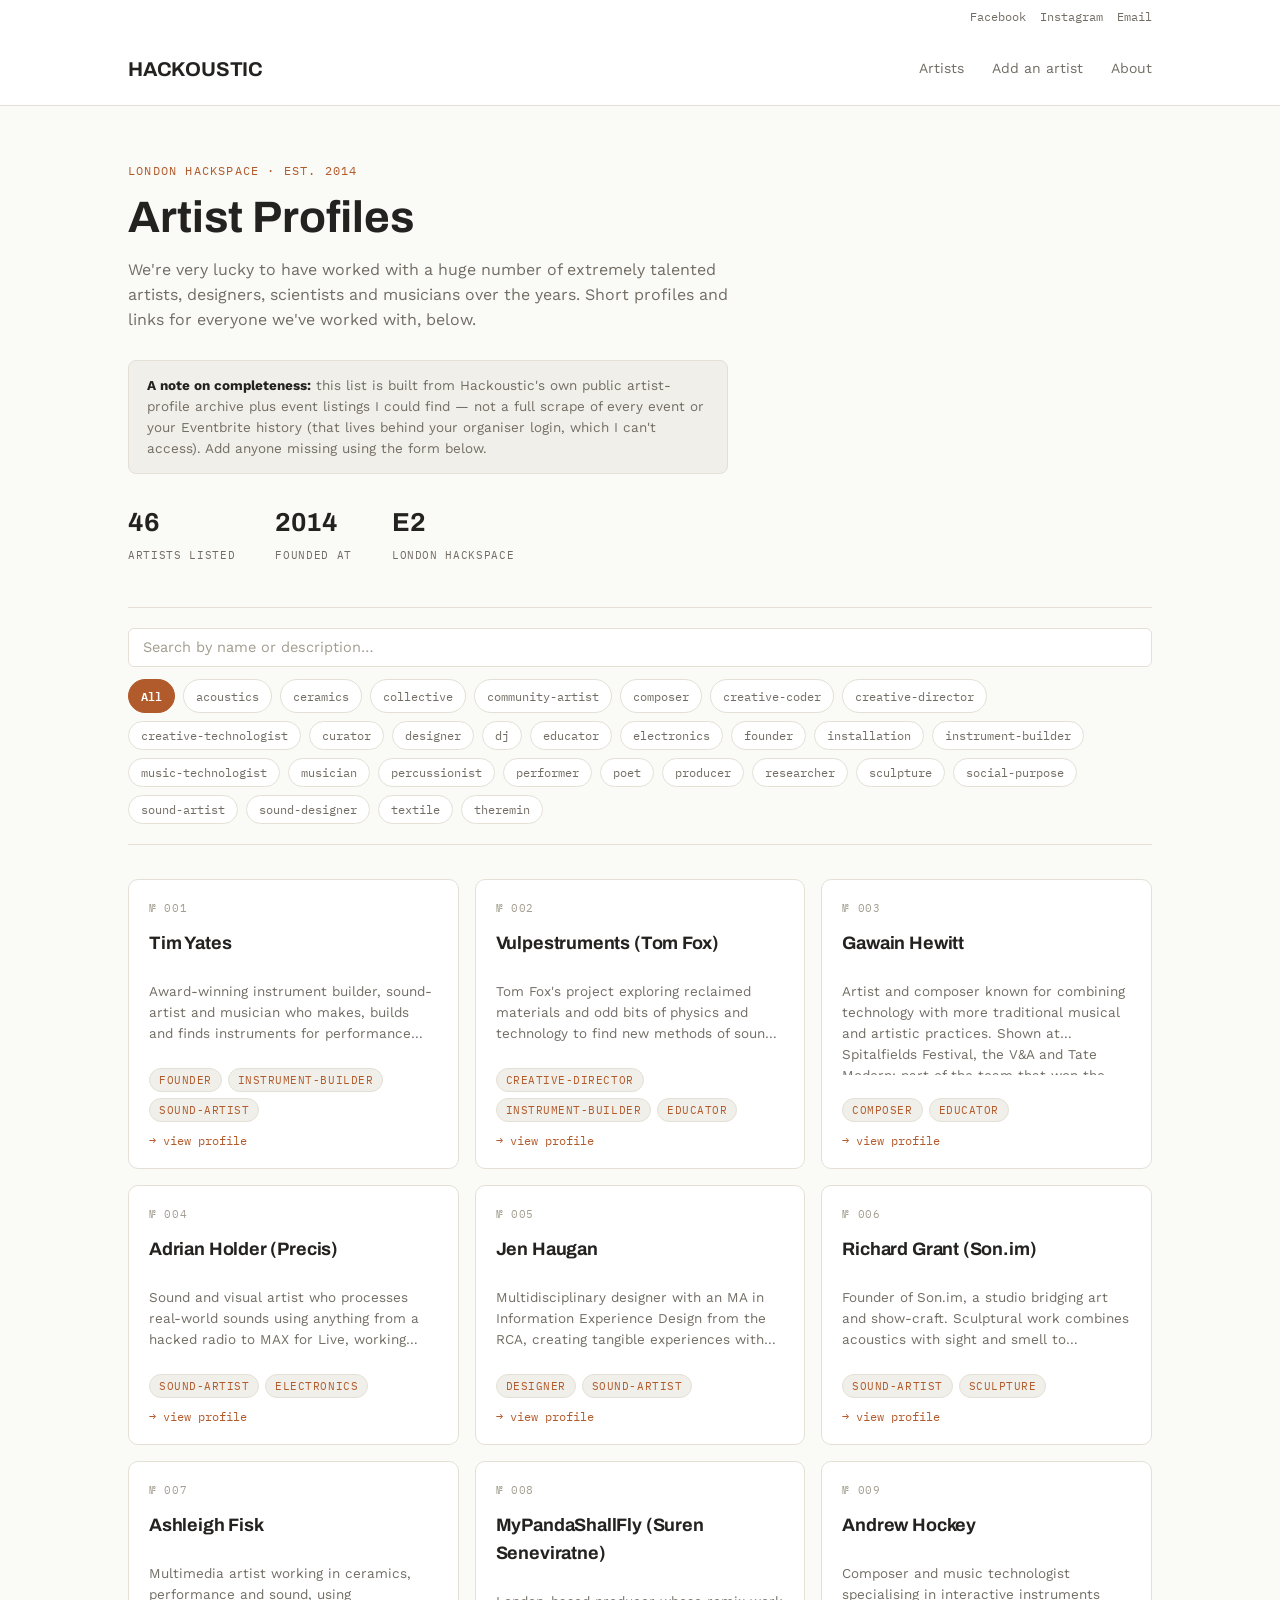
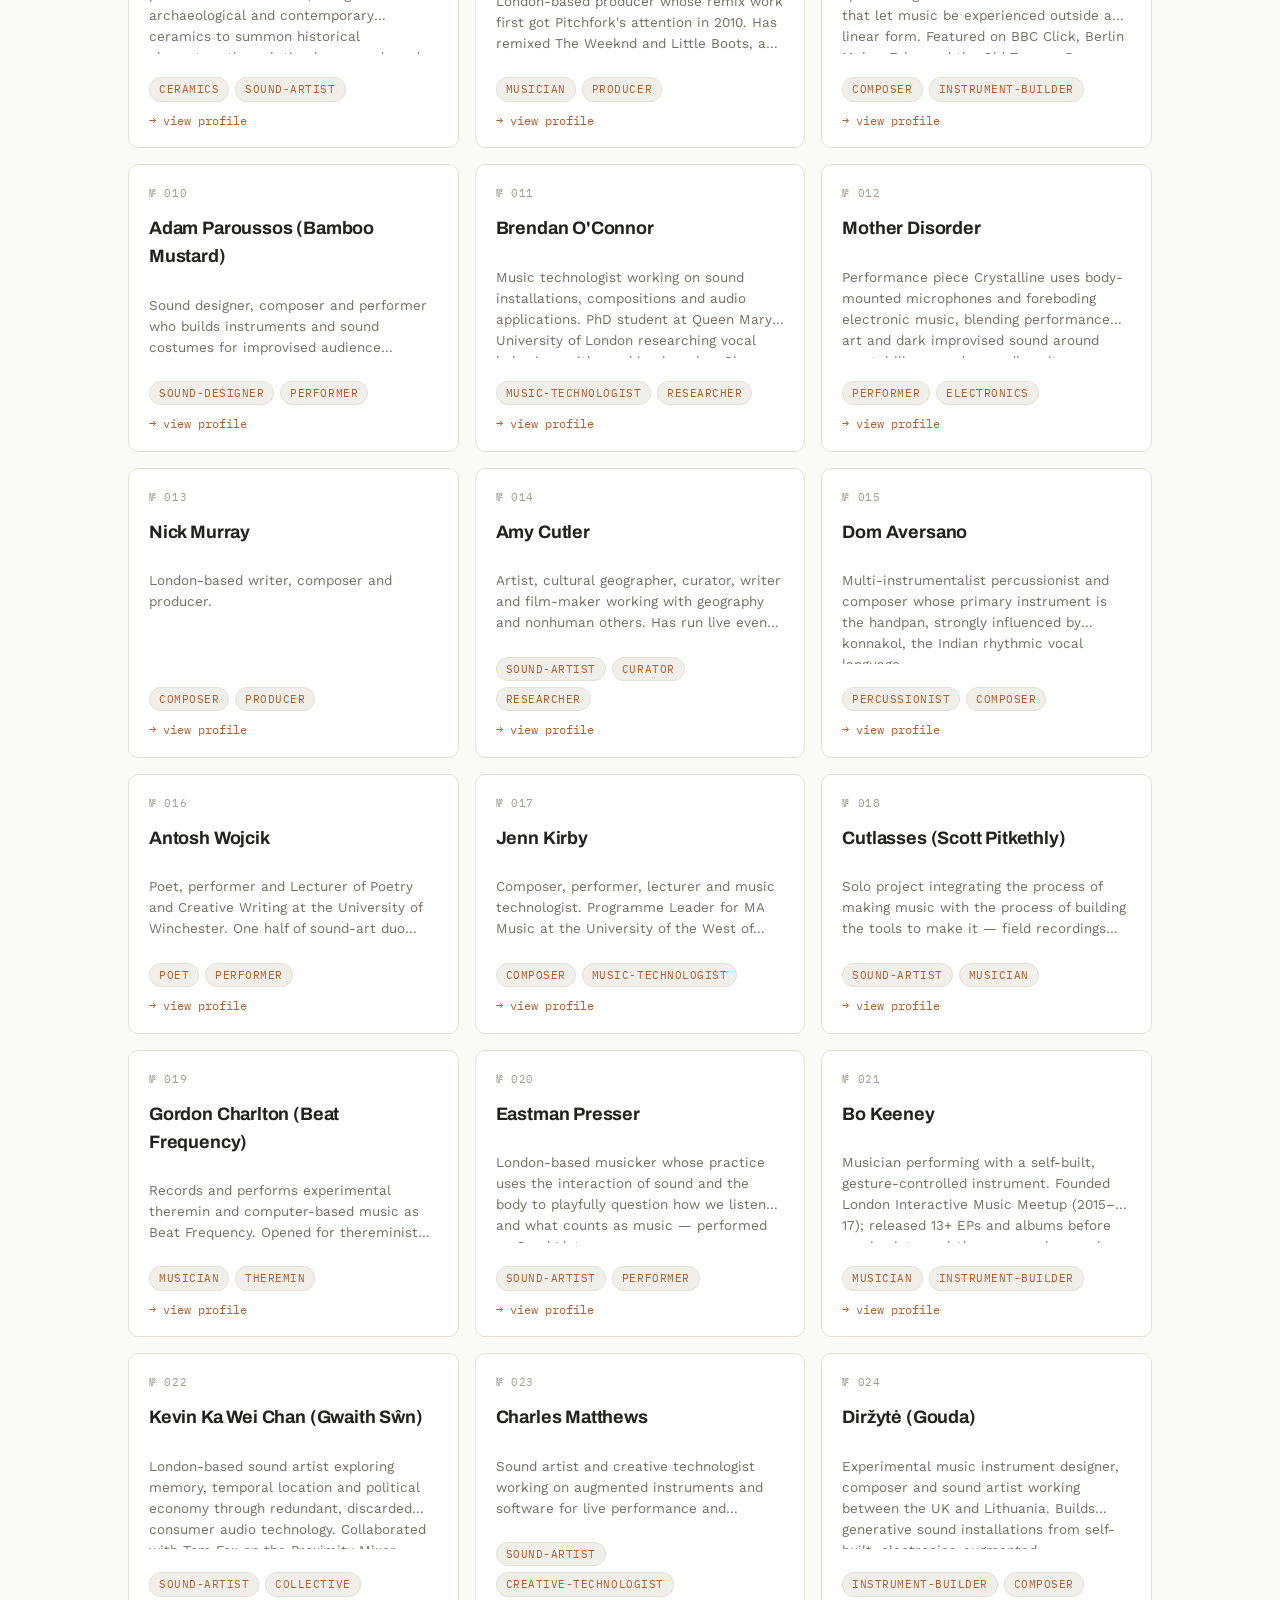
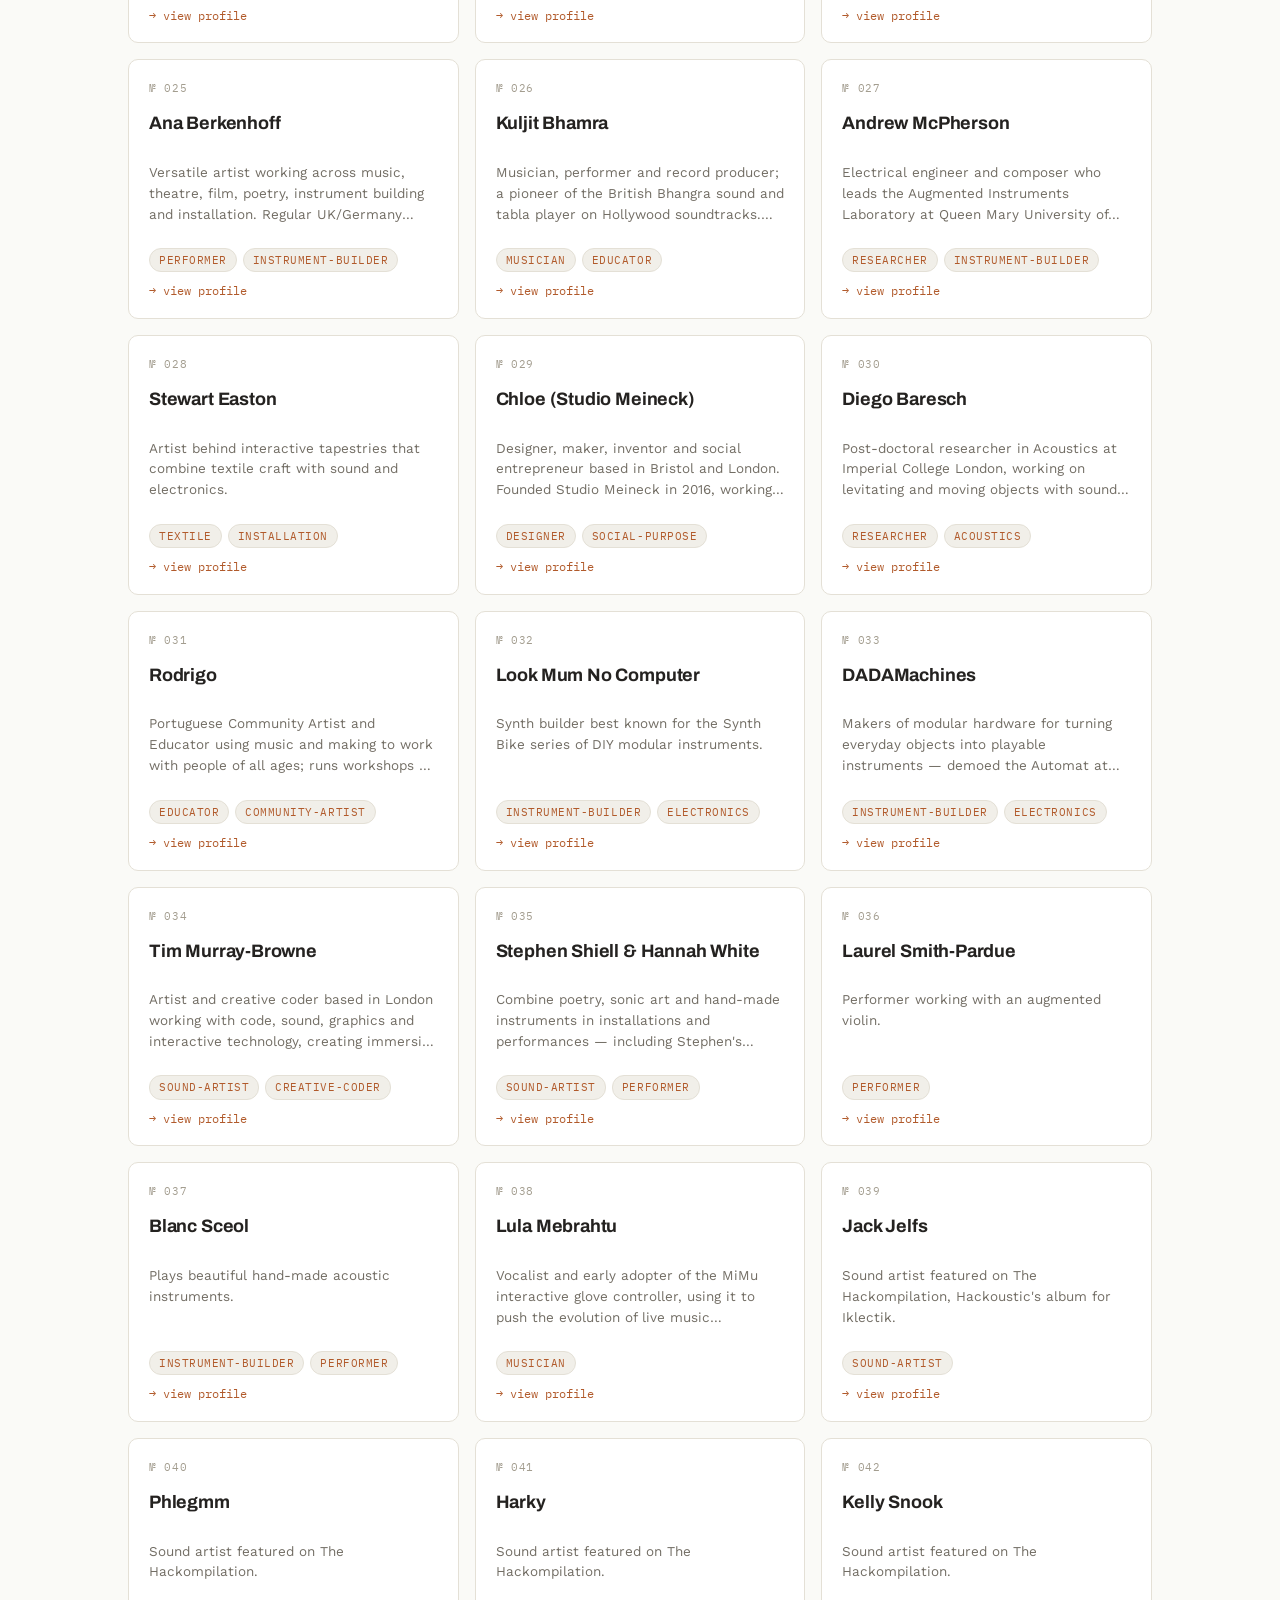
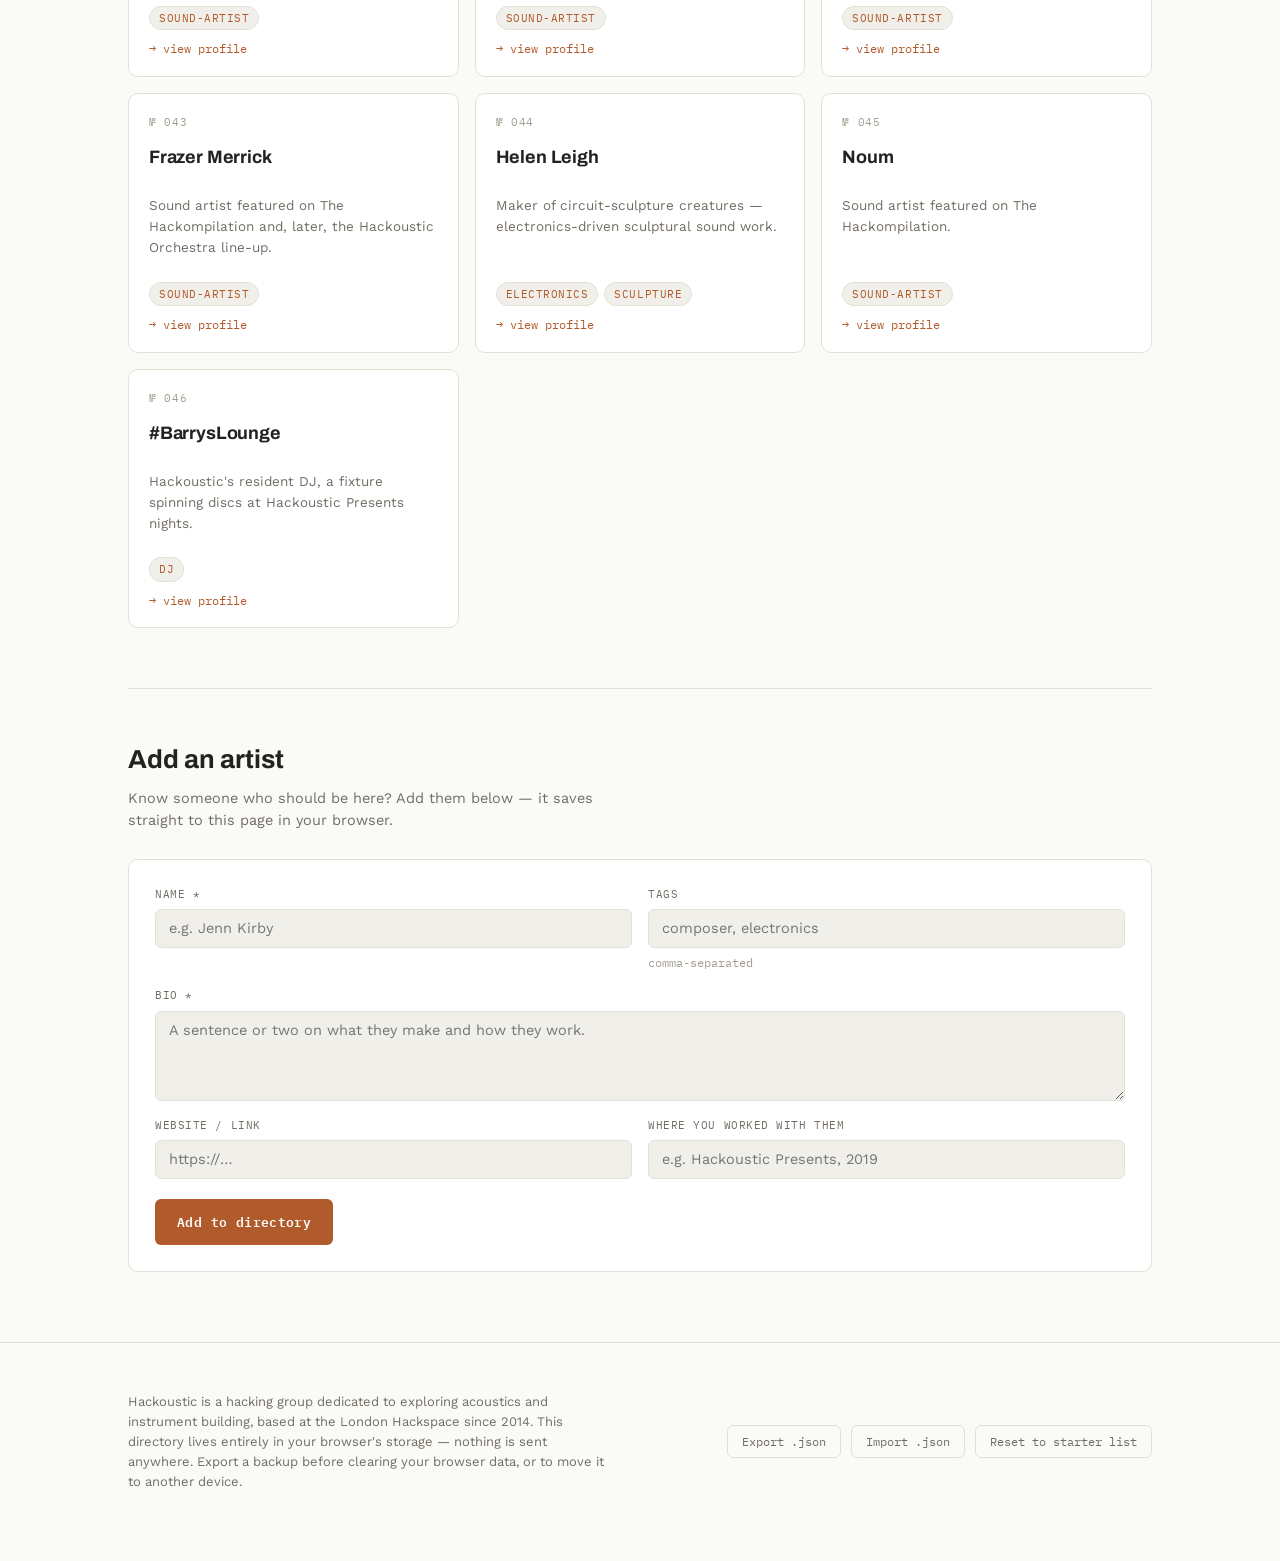
==== index.html @ f9c8cdb5 "Create index.html" ====
<!DOCTYPE html>
<html lang="en">
<head>
<meta charset="UTF-8">
<meta name="viewport" content="width=device-width, initial-scale=1.0">
<title>Hackoustic — Artist Directory</title>
<link rel="preconnect" href="https://fonts.googleapis.com">
<link rel="preconnect" href="https://fonts.gstatic.com" crossorigin>
<link href="https://fonts.googleapis.com/css2?family=Archivo:wght@500;600;700&family=IBM+Plex+Mono:wght@400;500;600&family=Work+Sans:wght@400;500;600&display=swap" rel="stylesheet">
<style>
  :root{
    --bg:#FAFAF7;
    --bg-alt:#F1EFE9;
    --card:#FFFFFF;
    --ink:#242220;
    --grey:#726D64;
    --line:#E4E0D6;
    --accent:#B15A2B;
    --accent-soft:#F1DFC9;
    --sans:'Work Sans', sans-serif;
    --head:'Archivo', sans-serif;
    --mono:'IBM Plex Mono', monospace;
  }
  *{box-sizing:border-box;}
  body{
    margin:0; background:var(--bg); color:var(--ink);
    font-family:var(--sans); line-height:1.55; -webkit-font-smoothing:antialiased;
  }
  a{color:var(--accent);}
  ::selection{background:var(--accent-soft);}
  :focus-visible{outline:2px solid var(--accent); outline-offset:2px;}
  .wrap{max-width:1080px; margin:0 auto; padding:0 28px;}

  /* ---- header, echoing hackoustic.org's plain top bar + nav ---- */
  header.site{border-bottom:1px solid var(--line); background:var(--card);}
  .nav{display:flex; align-items:center; justify-content:space-between; padding:20px 28px; max-width:1080px; margin:0 auto;}
  .wordmark{font-family:var(--head); font-weight:700; font-size:20px; letter-spacing:-0.01em; text-decoration:none; color:var(--ink);}
  .nav-links{display:flex; gap:28px; font-family:var(--sans); font-size:14px; color:var(--grey);}
  .nav-links a{color:var(--grey); text-decoration:none;}
  .nav-links a:hover{color:var(--accent);}
  .socials{display:flex; gap:14px; font-size:12.5px; font-family:var(--mono); color:var(--grey);}
  .socials a{color:var(--grey); text-decoration:none;}
  .socials a:hover{color:var(--accent);}
  .header-top{display:flex; justify-content:flex-end; gap:14px; padding:8px 28px; max-width:1080px; margin:0 auto; font-family:var(--mono); font-size:11.5px; color:var(--grey);}
  .header-top a{color:var(--grey); text-decoration:none;}
  .header-top a:hover{color:var(--accent);}

  /* ---- hero ---- */
  .hero{padding:56px 0 40px; border-bottom:1px solid var(--line);}
  .eyebrow{font-family:var(--mono); font-size:12px; letter-spacing:0.1em; text-transform:uppercase; color:var(--accent); margin:0 0 14px;}
  h1{font-family:var(--head); font-weight:700; font-size:clamp(30px,4.4vw,44px); line-height:1.08; margin:0 0 16px; max-width:680px;}
  .sub{max-width:600px; color:var(--grey); font-size:16px; margin:0 0 28px;}
  .note{
    background:var(--bg-alt); border:1px solid var(--line); border-radius:8px;
    padding:14px 18px; font-size:13.5px; color:var(--grey); max-width:600px;
  }
  .note b{color:var(--ink);}
  .stats{display:flex; gap:40px; margin-top:28px; flex-wrap:wrap;}
  .stat b{display:block; font-family:var(--head); font-size:26px; font-weight:700;}
  .stat span{font-family:var(--mono); font-size:11px; color:var(--grey); text-transform:uppercase; letter-spacing:.06em;}

  /* ---- controls ---- */
  .controls{
    display:flex; gap:12px; flex-wrap:wrap; align-items:center;
    padding:20px 0; position:sticky; top:0; background:var(--bg); z-index:30; border-bottom:1px solid var(--line);
  }
  input[type="search"]{
    flex:1 1 220px; background:var(--card); border:1px solid var(--line); color:var(--ink);
    padding:10px 14px; border-radius:6px; font-family:var(--sans); font-size:14.5px;
  }
  input[type="search"]::placeholder{color:#A39D8F;}
  .tagbar{display:flex; gap:8px; flex-wrap:wrap;}
  .tag-pill{
    font-family:var(--mono); font-size:12px; padding:6px 12px; border-radius:20px;
    background:var(--card); border:1px solid var(--line); color:var(--grey);
    cursor:pointer; transition:all .15s; white-space:nowrap;
  }
  .tag-pill:hover{border-color:var(--accent); color:var(--ink);}
  .tag-pill.active{background:var(--accent); border-color:var(--accent); color:#fff; font-weight:600;}

  /* ---- grid ---- */
  section.directory{padding:34px 0 60px;}
  .grid{display:grid; grid-template-columns:repeat(auto-fill,minmax(250px,1fr)); gap:16px;}
  .card{
    position:relative; background:var(--card); border:1px solid var(--line); border-radius:10px;
    padding:20px 20px 18px; display:flex; flex-direction:column; gap:10px; cursor:pointer;
    transition:border-color .15s, transform .15s;
    text-align:left;
  }
  .card:hover{border-color:var(--accent); transform:translateY(-2px);}
  .card .top-row{display:flex; justify-content:space-between; align-items:flex-start; gap:8px;}
  .card .socket{font-family:var(--mono); font-size:10.5px; color:#A39D8F; letter-spacing:.06em;}
  .card .del{
    background:none; border:none; color:#A39D8F; cursor:pointer; font-size:16px; line-height:1;
    padding:2px 6px; border-radius:4px; opacity:0; transition:opacity .15s, color .15s;
  }
  .card:hover .del{opacity:1;}
  .card .del:hover{color:#B0392F;}
  .card h3{font-family:var(--head); font-weight:700; font-size:18px; margin:0; letter-spacing:-0.01em;}
  .card .bio{color:var(--grey); font-size:13.5px; flex:1; overflow:hidden; display:-webkit-box; -webkit-line-clamp:3; -webkit-box-orient:vertical;}
  .card .tags{display:flex; flex-wrap:wrap; gap:6px;}
  .chip{
    font-family:var(--mono); font-size:10.5px; padding:3px 9px; border-radius:12px;
    background:var(--bg-alt); color:var(--accent); border:1px solid var(--line);
    text-transform:uppercase; letter-spacing:.05em;
  }
  .card .cta{font-family:var(--mono); font-size:11.5px; color:var(--accent);}
  .empty{
    grid-column:1/-1; text-align:center; padding:60px 20px; color:var(--grey);
    font-family:var(--mono); font-size:13.5px; border:1px dashed var(--line); border-radius:8px;
  }

  /* ---- modal ---- */
  .modal-backdrop{
    position:fixed; inset:0; background:rgba(36,34,32,0.55); display:none;
    align-items:flex-start; justify-content:center; padding:6vh 20px; z-index:100; overflow-y:auto;
  }
  .modal-backdrop.open{display:flex;}
  .modal{
    background:var(--card); border-radius:12px; max-width:560px; width:100%;
    padding:34px 34px 30px; position:relative; box-shadow:0 20px 60px rgba(0,0,0,0.25);
  }
  .modal-close{
    position:absolute; top:18px; right:18px; background:var(--bg-alt); border:1px solid var(--line);
    width:32px; height:32px; border-radius:50%; font-size:16px; cursor:pointer; color:var(--grey);
  }
  .modal-close:hover{color:var(--accent); border-color:var(--accent);}
  .modal .socket{font-family:var(--mono); font-size:11px; color:#A39D8F; letter-spacing:.06em;}
  .modal h2{font-family:var(--head); font-size:28px; margin:6px 0 4px;}
  .modal .event-line{font-family:var(--mono); font-size:12.5px; color:var(--accent); margin-bottom:14px;}
  .modal .tags{display:flex; flex-wrap:wrap; gap:6px; margin-bottom:16px;}
  .modal .bio-full{font-size:15px; color:#3C3934; margin-bottom:20px; white-space:pre-line;}
  .modal .links{display:flex; flex-direction:column; gap:8px;}
  .modal .links a{
    display:inline-flex; align-items:center; gap:8px; font-family:var(--mono); font-size:13px;
    color:var(--ink); text-decoration:none; padding:9px 12px; background:var(--bg-alt);
    border:1px solid var(--line); border-radius:6px;
  }
  .modal .links a:hover{border-color:var(--accent); color:var(--accent);}
  .modal .no-link{font-family:var(--mono); font-size:12.5px; color:#A39D8F;}

  /* ---- add form ---- */
  section.add{padding:50px 0 70px; border-top:1px solid var(--line);}
  h2.section-title{font-family:var(--head); font-weight:700; font-size:26px; margin:0 0 8px;}
  .section-sub{color:var(--grey); font-size:14.5px; margin:0 0 26px; max-width:520px;}
  form#add-form{
    display:grid; grid-template-columns:1fr 1fr; gap:16px; background:var(--card);
    border:1px solid var(--line); border-radius:10px; padding:26px;
  }
  .field{display:flex; flex-direction:column; gap:6px;}
  .field.full{grid-column:1/-1;}
  label{font-family:var(--mono); font-size:11px; letter-spacing:.05em; text-transform:uppercase; color:var(--grey);}
  input[type="text"], input[type="url"], textarea{
    background:var(--bg-alt); border:1px solid var(--line); color:var(--ink);
    padding:10px 13px; border-radius:6px; font-family:var(--sans); font-size:14.5px; resize:vertical;
  }
  textarea{min-height:90px;}
  .hint{font-size:11.5px; color:#A39D8F; font-family:var(--mono);}
  .actions{grid-column:1/-1; display:flex; gap:12px; align-items:center; margin-top:4px; flex-wrap:wrap;}
  button.primary{
    font-family:var(--mono); font-size:13px; font-weight:600; letter-spacing:.03em;
    background:var(--accent); color:#fff; border:none; padding:12px 22px; border-radius:6px; cursor:pointer;
  }
  button.primary:hover{background:#96491F;}
  #form-msg{font-family:var(--mono); font-size:12.5px; color:var(--accent);}

  footer{border-top:1px solid var(--line); padding:36px 0 56px;}
  .footer-row{display:flex; justify-content:space-between; align-items:center; gap:20px; flex-wrap:wrap;}
  .footer-about{max-width:480px; color:var(--grey); font-size:13px;}
  .footer-tools{display:flex; gap:10px; flex-wrap:wrap;}
  button.ghost{
    font-family:var(--mono); font-size:12px; background:transparent; color:var(--grey);
    border:1px solid var(--line); padding:8px 14px; border-radius:6px; cursor:pointer;
  }
  button.ghost:hover{color:var(--accent); border-color:var(--accent);}

  @media (max-width:640px){
    .nav-links, .header-top{display:none;}
    form#add-form{grid-template-columns:1fr;}
    .controls{position:static;}
  }
</style>
</head>
<body>

<header class="site">
  <div class="header-top">
    <a href="https://www.facebook.com/hackoustic/" target="_blank" rel="noopener">Facebook</a>
    <a href="https://www.instagram.com/hackoustic/" target="_blank" rel="noopener">Instagram</a>
    <a href="mailto:info@hackoustic.org">Email</a>
  </div>
  <div class="nav">
    <a class="wordmark" href="#top">HACKOUSTIC</a>
    <nav class="nav-links">
      <a href="#directory">Artists</a>
      <a href="#add">Add an artist</a>
      <a href="#about">About</a>
    </nav>
  </div>
</header>

<div class="wrap" id="top">
  <section class="hero">
    <p class="eyebrow">London Hackspace · Est. 2014</p>
    <h1>Artist Profiles</h1>
    <p class="sub">We're very lucky to have worked with a huge number of extremely talented artists, designers, scientists and musicians over the years. Short profiles and links for everyone we've worked with, below.</p>
    <div class="note"><b>A note on completeness:</b> this list is built from Hackoustic's own public artist-profile archive plus event listings I could find — not a full scrape of every event or your Eventbrite history (that lives behind your organiser login, which I can't access). Add anyone missing using the form below.</div>
    <div class="stats">
      <div class="stat"><b id="stat-count">0</b><span>Artists listed</span></div>
      <div class="stat"><b>2014</b><span>Founded at</span></div>
      <div class="stat"><b>E2</b><span>London Hackspace</span></div>
    </div>
  </section>

  <section class="controls">
    <input type="search" id="search" placeholder="Search by name or description…" aria-label="Search artists">
    <div class="tagbar" id="tagbar"></div>
  </section>

  <section class="directory" id="directory">
    <div class="grid" id="grid"></div>
  </section>

  <section class="add" id="add">
    <h2 class="section-title">Add an artist</h2>
    <p class="section-sub">Know someone who should be here? Add them below — it saves straight to this page in your browser.</p>
    <form id="add-form">
      <div class="field">
        <label for="f-name">Name *</label>
        <input type="text" id="f-name" required placeholder="e.g. Jenn Kirby">
      </div>
      <div class="field">
        <label for="f-tags">Tags</label>
        <input type="text" id="f-tags" placeholder="composer, electronics">
        <span class="hint">comma-separated</span>
      </div>
      <div class="field full">
        <label for="f-bio">Bio *</label>
        <textarea id="f-bio" required placeholder="A sentence or two on what they make and how they work."></textarea>
      </div>
      <div class="field">
        <label for="f-link">Website / link</label>
        <input type="url" id="f-link" placeholder="https://…">
      </div>
      <div class="field">
        <label for="f-event">Where you worked with them</label>
        <input type="text" id="f-event" placeholder="e.g. Hackoustic Presents, 2019">
      </div>
      <div class="actions">
        <button type="submit" class="primary">Add to directory</button>
        <span id="form-msg"></span>
      </div>
    </form>
  </section>
</div>

<footer id="about">
  <div class="wrap footer-row">
    <p class="footer-about">Hackoustic is a hacking group dedicated to exploring acoustics and instrument building, based at the London Hackspace since 2014. This directory lives entirely in your browser's storage — nothing is sent anywhere. Export a backup before clearing your browser data, or to move it to another device.</p>
    <div class="footer-tools">
      <button class="ghost" id="export-btn">Export .json</button>
      <button class="ghost" id="import-btn">Import .json</button>
      <input type="file" id="import-file" accept="application/json" style="display:none">
      <button class="ghost" id="reset-btn">Reset to starter list</button>
    </div>
  </div>
</footer>

<div class="modal-backdrop" id="modal-backdrop">
  <div class="modal" id="modal" role="dialog" aria-modal="true">
    <button class="modal-close" id="modal-close" aria-label="Close">&times;</button>
    <div id="modal-body"></div>
  </div>
</div>

<script>
  // ---------- seed data ----------
  // Primary source: hackoustic.org's own "Artist Profile" archive (23 profiles, with
  // links exactly as published there). Secondary: named artists from Hackoustic event
  // pages, the Hackompilation (Bandcamp), and public Eventbrite/Iklectik listings that
  // don't have a full hackoustic.org profile — bios kept short since no full profile exists.
  const SEED = [
    {name:"Tim Yates", tags:["founder","instrument-builder","sound-artist"], event:"Founder & Director, ongoing",
      bio:"Award-winning instrument builder, sound-artist and musician who makes, builds and finds instruments for performance and installation. Shown work at the Tate Modern, the V&A and Xi'an International Maker Faire. Runs the R&D programme at Drake Music and produces for Music Tech Fest.",
      links:[{label:"Website", url:"http://timyates.net/"},{label:"Twitter", url:"https://twitter.com/TimYatesSounds"}]},
    {name:"Vulpestruments (Tom Fox)", tags:["creative-director","instrument-builder","educator"], event:"Creative Director, ongoing",
      bio:"Tom Fox's project exploring reclaimed materials and odd bits of physics and technology to find new methods of sound creation and interaction. Shown at the Tate Modern, the V&A, the Royal College of Music and Art; runs workshops at UCA, LCC and Brighton University.",
      links:[{label:"Website", url:"https://vulpestruments.com/"},{label:"Twitter", url:"https://twitter.com/Vulpestruments"},{label:"Instagram", url:"https://www.instagram.com/vulpestruments/"}]},
    {name:"Gawain Hewitt", tags:["composer","educator"], event:"Hackoustic Presents, 2018",
      bio:"Artist and composer known for combining technology with more traditional musical and artistic practices. Shown at Spitalfields Festival, the V&A and Tate Modern; part of the team that won the European Space Agency prize at Music Tech Fest 2018 for a satellite-data sonification piece.",
      links:[{label:"Website", url:"http://gawainhewitt.co.uk/"},{label:"Twitter", url:"https://twitter.com/GawainHewitt"},{label:"Instagram", url:"https://www.instagram.com/gawainhewitt/"}]},
    {name:"Adrian Holder (Precis)", tags:["sound-artist","electronics"], event:"Artist Profile archive",
      bio:"Sound and visual artist who processes real-world sounds using anything from a hacked radio to MAX for Live, working across genres to convey the balance between audio and visual perception.",
      links:[]},
    {name:"Jen Haugan", tags:["designer","sound-artist"], event:"Artist Profile archive",
      bio:"Multidisciplinary designer with an MA in Information Experience Design from the RCA, creating tangible experiences with light and sound. Exhibited at Sónar+D and IRCAM. Runs design collective Studio Strohm.",
      links:[{label:"Website", url:"http://jenhaugan.com/"},{label:"Studio Strohm", url:"http://www.studiostrohm.com/"}]},
    {name:"Richard Grant (Son.im)", tags:["sound-artist","sculpture"], event:"Artist Profile archive",
      bio:"Founder of Son.im, a studio bridging art and show-craft. Sculptural work combines acoustics with sight and smell to encourage audience participation. Has worked with NASA, Disney and Abbey Road Studios.",
      links:[{label:"Website", url:"https://son.im/"}]},
    {name:"Ashleigh Fisk", tags:["ceramics","sound-artist"], event:"Hackoustic Presents, Nov 2018",
      bio:"Multimedia artist working in ceramics, performance and sound, using archaeological and contemporary ceramics to summon historical characters through timeless sounds and folkloric narrative.",
      links:[]},
    {name:"MyPandaShallFly (Suren Seneviratne)", tags:["musician","producer"], event:"Artist Profile archive",
      bio:"London-based producer whose remix work first got Pitchfork's attention in 2010. Has remixed The Weeknd and Little Boots, and played BBC Hackney Weekender, Outlook and Glade.",
      links:[{label:"Facebook", url:"https://www.facebook.com/mypandashallfly"},{label:"Twitter", url:"https://twitter.com/mypandashallfly"},{label:"Instagram", url:"https://www.instagram.com/mypandashallfly/"}]},
    {name:"Andrew Hockey", tags:["composer","instrument-builder"], event:"Artist Profile archive",
      bio:"Composer and music technologist specialising in interactive instruments that let music be experienced outside a linear form. Featured on BBC Click, Berlin Maker Faire and the Old Truman Brewery.",
      links:[{label:"Website", url:"https://www.andrewhockey.com/"},{label:"Instagram", url:"https://www.instagram.com/andrewrhockey/"}]},
    {name:"Adam Paroussos (Bamboo Mustard)", tags:["sound-designer","performer"], event:"Artist Profile archive",
      bio:"Sound designer, composer and performer who builds instruments and sound costumes for improvised audience performance. Runs multi-disciplinary event series Crossspace.",
      links:[{label:"Website", url:"https://adammk25.wixsite.com/adamparoussos/"},{label:"Instagram", url:"https://www.instagram.com/bamboo_mustard/"},{label:"YouTube", url:"https://www.youtube.com/channel/UCv9xaXYGZaypHWRJG5wNwIQ"}]},
    {name:"Brendan O'Connor", tags:["music-technologist","researcher"], event:"Artist Profile archive",
      bio:"Music technologist working on sound installations, compositions and audio applications. PhD student at Queen Mary University of London researching vocal behaviour with machine learning. Shown at Ars Electronica and We Are Robots.",
      links:[{label:"Website", url:"http://www.brendanoconnormusic.com/"}]},
    {name:"Mother Disorder", tags:["performer","electronics"], event:"Hackoustic Presents, June 2018",
      bio:"Performance piece Crystalline uses body-mounted microphones and foreboding electronic music, blending performance art and dark improvised sound around mental illness and neurodiversity.",
      links:[{label:"Website", url:"http://www.motherdisorder.co.uk/"},{label:"SoundCloud", url:"https://soundcloud.com/motherdisorder"},{label:"Facebook", url:"https://www.facebook.com/MotherDisorder/"}]},
    {name:"Nick Murray", tags:["composer","producer"], event:"Hackoustic Village, 2017",
      bio:"London-based writer, composer and producer.",
      links:[{label:"Website", url:"http://www.nickmurray.horse/"}]},
    {name:"Amy Cutler", tags:["sound-artist","curator","researcher"], event:"Artist Profile archive",
      bio:"Artist, cultural geographer, curator, writer and film-maker working with geography and nonhuman others. Has run live events with the BBC, Somerset House, Sheffield Doc/Fest, the Wellcome Trust, the Horniman Museum and Tate Modern.",
      links:[]},
    {name:"Dom Aversano", tags:["percussionist","composer"], event:"Hackoustic Village, 2017",
      bio:"Multi-instrumentalist percussionist and composer whose primary instrument is the handpan, strongly influenced by konnakol, the Indian rhythmic vocal language.",
      links:[{label:"Website", url:"https://www.domaversano.com/"}]},
    {name:"Antosh Wojcik", tags:["poet","performer"], event:"We Are Robots, 2017",
      bio:"Poet, performer and Lecturer of Poetry and Creative Writing at the University of Winchester. One half of sound-art duo Post Everything.",
      links:[]},
    {name:"Jenn Kirby", tags:["composer","music-technologist"], event:"Hackoustic Village, 2017",
      bio:"Composer, performer, lecturer and music technologist. Programme Leader for MA Music at the University of the West of Scotland; founder of the Swansea Laptop Orchestra and Vice-President of the Irish Sound, Science and Technology Association.",
      links:[{label:"Website", url:"http://www.jennkirby.com/"}]},
    {name:"Cutlasses (Scott Pitkethly)", tags:["sound-artist","musician"], event:"The Hackompilation, 2020",
      bio:"Solo project integrating the process of making music with the process of building the tools to make it — field recordings manipulated by DIY electronics, live guitar drones and cinematic melody.",
      links:[]},
    {name:"Gordon Charlton (Beat Frequency)", tags:["musician","theremin"], event:"Artist Profile archive",
      bio:"Records and performs experimental theremin and computer-based music as Beat Frequency. Opened for thereminist Lydia Kavina at the 2010 Ether Festival, Royal Festival Hall.",
      links:[]},
    {name:"Eastman Presser", tags:["sound-artist","performer"], event:"We Are Robots, 2017",
      bio:"London-based musicker whose practice uses the interaction of sound and the body to playfully question how we listen and what counts as music — performed as Good Listener.",
      links:[{label:"Blog", url:"https://goodlistenershow.wordpress.com/"}]},
    {name:"Bo Keeney", tags:["musician","instrument-builder"], event:"Hackoustic Village at We Are Robots",
      bio:"Musician performing with a self-built, gesture-controlled instrument. Founded London Interactive Music Meetup (2015–17); released 13+ EPs and albums before moving into real-time responsive music research.",
      links:[{label:"SoundCloud", url:"https://soundcloud.com/bokeeney"}]},
    {name:"Kevin Ka Wei Chan (Gwaith Sŵn)", tags:["sound-artist","collective"], event:"Hackoustic Presents, 2017",
      bio:"London-based sound artist exploring memory, temporal location and political economy through redundant, discarded consumer audio technology. Collaborated with Tom Fox on the Proximity Mixer installation as part of collective Gwaith Sŵn. Exhibited at LCC, Universität der Künste Berlin and Science Gallery London.",
      links:[{label:"Website", url:"https://kevinkaweichan.com/"}]},
    {name:"Charles Matthews", tags:["sound-artist","creative-technologist"], event:"Artist Profile archive",
      bio:"Sound artist and creative technologist working on augmented instruments and software for live performance and accessibility. Works with Drake Music and Hackoustic; teaches sonic arts at City Lit.",
      links:[{label:"Website", url:"http://ardisson.net/"},{label:"Instagram", url:"https://www.instagram.com/lightrecorders/"},{label:"Twitter", url:"https://twitter.com/matthewscharles"}]},
    {name:"Diržytė (Gouda)", tags:["instrument-builder","composer"], event:"Hackoustic Presents, April 2018",
      bio:"Experimental music instrument designer, composer and sound artist working between the UK and Lithuania. Builds generative sound installations from self-built, electronics-augmented instrumentation, examining Eurocentrism in musical culture.",
      links:[{label:"Performance video", url:"https://vimeo.com/233489258"}]},
    {name:"Ana Berkenhoff", tags:["performer","instrument-builder"], event:"Hackoustic Presents, April 2018",
      bio:"Versatile artist working across music, theatre, film, poetry, instrument building and installation. Regular UK/Germany performer, featured on Radio 3's Late Junction, BBC Introducing and Radiophrenia Glasgow.",
      links:[]},
    {name:"Kuljit Bhamra", tags:["musician","educator"], event:"Hackoustic Village, 2017",
      bio:"Musician, performer and record producer; a pioneer of the British Bhangra sound and tabla player on Hollywood soundtracks. Runs Keda Music, developing tools to make Indian drumming more accessible.",
      links:[]},
    {name:"Andrew McPherson", tags:["researcher","instrument-builder"], event:"Hackoustic Village, 2017",
      bio:"Electrical engineer and composer who leads the Augmented Instruments Laboratory at Queen Mary University of London, and created Bela, an open-source platform for ultra-low-latency audio and sensor processing.",
      links:[]},
    {name:"Stewart Easton", tags:["textile","installation"], event:"Hackoustic Village, 2017",
      bio:"Artist behind interactive tapestries that combine textile craft with sound and electronics.",
      links:[]},
    {name:"Chloe (Studio Meineck)", tags:["designer","social-purpose"], event:"Hackoustic Presents, May 2017",
      bio:"Designer, maker, inventor and social entrepreneur based in Bristol and London. Founded Studio Meineck in 2016, working at the intersection of technology, craft and design with a focus on inclusive design.",
      links:[]},
    {name:"Diego Baresch", tags:["researcher","acoustics"], event:"Hackoustic Presents, May 2017",
      bio:"Post-doctoral researcher in Acoustics at Imperial College London, working on levitating and moving objects with sound waves, with a view to potential new cancer treatments.",
      links:[]},
    {name:"Rodrigo", tags:["educator","community-artist"], event:"Hackoustic Presents, May 2017",
      bio:"Portuguese Community Artist and Educator using music and making to work with people of all ages; runs workshops on didgeridoo-making from upcycled materials.",
      links:[]},
    {name:"Look Mum No Computer", tags:["instrument-builder","electronics"], event:"Hackoustic Village, 2017",
      bio:"Synth builder best known for the Synth Bike series of DIY modular instruments.",
      links:[]},
    {name:"DADAMachines", tags:["instrument-builder","electronics"], event:"We Are Robots, 2017",
      bio:"Makers of modular hardware for turning everyday objects into playable instruments — demoed the Automat at Hackoustic's V&A appearance.",
      links:[]},
    {name:"Tim Murray-Browne", tags:["sound-artist","creative-coder"], event:"Hackoustic Presents, June 2018",
      bio:"Artist and creative coder based in London working with code, sound, graphics and interactive technology, creating immersive spaces for installation and live performance that respond to the movement of the body.",
      links:[]},
    {name:"Stephen Shiell & Hannah White", tags:["sound-artist","performer"], event:"Hackoustic Presents, June 2018",
      bio:"Combine poetry, sonic art and hand-made instruments in installations and performances — including Stephen's Ship's Opera, a live operatic concerto of ships' steam whistles, bells, horns and sirens.",
      links:[]},
    {name:"Laurel Smith-Pardue", tags:["performer"], event:"Hackoustic Presents, June 2018",
      bio:"Performer working with an augmented violin.",
      links:[]},
    {name:"Blanc Sceol", tags:["instrument-builder","performer"], event:"Hackoustic Presents, June 2018",
      bio:"Plays beautiful hand-made acoustic instruments.",
      links:[]},
    {name:"Lula Mebrahtu", tags:["musician"], event:"Hackoustic Presents, EFG London Jazz Festival 2021",
      bio:"Vocalist and early adopter of the MiMu interactive glove controller, using it to push the evolution of live music performance.",
      links:[{label:"Website", url:"https://www.lulamebrahtu.com/"}]},
    {name:"Jack Jelfs", tags:["sound-artist"], event:"The Hackompilation, 2020", bio:"Sound artist featured on The Hackompilation, Hackoustic's album for Iklectik.", links:[]},
    {name:"Phlegmm", tags:["sound-artist"], event:"The Hackompilation, 2020", bio:"Sound artist featured on The Hackompilation.", links:[]},
    {name:"Harky", tags:["sound-artist"], event:"The Hackompilation, 2020", bio:"Sound artist featured on The Hackompilation.", links:[]},
    {name:"Kelly Snook", tags:["sound-artist"], event:"The Hackompilation, 2020", bio:"Sound artist featured on The Hackompilation.", links:[]},
    {name:"Frazer Merrick", tags:["sound-artist"], event:"The Hackompilation, 2020 / Hackoustic Orchestra, 2024", bio:"Sound artist featured on The Hackompilation and, later, the Hackoustic Orchestra line-up.", links:[]},
    {name:"Helen Leigh", tags:["electronics","sculpture"], event:"The Hackompilation, 2020", bio:"Maker of circuit-sculpture creatures — electronics-driven sculptural sound work.", links:[]},
    {name:"Noum", tags:["sound-artist"], event:"The Hackompilation, 2020", bio:"Sound artist featured on The Hackompilation.", links:[]},
    {name:"#BarrysLounge", tags:["dj"], event:"Resident DJ, ongoing", bio:"Hackoustic's resident DJ, a fixture spinning discs at Hackoustic Presents nights.", links:[]}
  ];

  const STORAGE_KEY = "hackoustic-directory-v2";
  let artists = [];
  let activeTag = "all";

  function loadData(){
    try{
      const raw = localStorage.getItem(STORAGE_KEY);
      if(raw){ artists = JSON.parse(raw); return; }
    }catch(e){ /* fall through to seed */ }
    artists = SEED.map((a,i)=>({...a, id:"seed-"+i}));
    saveData();
  }
  function saveData(){
    try{ localStorage.setItem(STORAGE_KEY, JSON.stringify(artists)); }
    catch(e){ console.warn("Could not save to localStorage:", e); }
  }

  function allTags(){
    const s = new Set();
    artists.forEach(a=> (a.tags||[]).forEach(t=>s.add(t)));
    return [...s].sort();
  }

  function renderTagbar(){
    const bar = document.getElementById('tagbar');
    bar.innerHTML = "";
    const mk = (label, val)=>{
      const b = document.createElement('button');
      b.className = 'tag-pill' + (activeTag===val ? ' active':'');
      b.textContent = label; b.type = 'button';
      b.addEventListener('click', ()=>{ activeTag = val; render(); });
      return b;
    };
    bar.appendChild(mk('All', 'all'));
    allTags().forEach(t=> bar.appendChild(mk(t, t)));
  }

  function socketNo(i){ return "№ " + String(i+1).padStart(3,'0'); }

  function renderGrid(){
    const grid = document.getElementById('grid');
    const q = document.getElementById('search').value.trim().toLowerCase();
    const filtered = artists.filter(a=>{
      const matchesTag = activeTag==='all' || (a.tags||[]).includes(activeTag);
      const hay = (a.name+' '+a.bio+' '+(a.tags||[]).join(' ')).toLowerCase();
      const matchesQ = !q || hay.includes(q);
      return matchesTag && matchesQ;
    });

    grid.innerHTML = "";
    document.getElementById('stat-count').textContent = artists.length;

    if(filtered.length===0){
      const empty = document.createElement('div');
      empty.className = 'empty';
      empty.textContent = "No signals found. Try clearing filters, or add this artist yourself below.";
      grid.appendChild(empty);
      return;
    }

    filtered.forEach((a)=>{
      const idxInAll = artists.indexOf(a);
      const card = document.createElement('article');
      card.className = 'card';
      card.tabIndex = 0;
      card.setAttribute('role','button');
      card.setAttribute('aria-label', 'View profile for '+a.name);

      const top = document.createElement('div');
      top.className = 'top-row';
      const socket = document.createElement('span');
      socket.className = 'socket';
      socket.textContent = socketNo(idxInAll);
      const del = document.createElement('button');
      del.className = 'del';
      del.setAttribute('aria-label', 'Remove '+a.name);
      del.innerHTML = '&times;';
      del.addEventListener('click', (e)=>{
        e.stopPropagation();
        if(confirm('Remove "'+a.name+'" from the directory?')){
          artists = artists.filter(x=>x.id!==a.id);
          saveData(); render();
        }
      });
      top.appendChild(socket); top.appendChild(del);

      const h3 = document.createElement('h3');
      h3.textContent = a.name;

      const bio = document.createElement('p');
      bio.className = 'bio';
      bio.textContent = a.bio;

      const tagsWrap = document.createElement('div');
      tagsWrap.className = 'tags';
      (a.tags||[]).forEach(t=>{
        const chip = document.createElement('span');
        chip.className = 'chip'; chip.textContent = t;
        tagsWrap.appendChild(chip);
      });

      const cta = document.createElement('span');
      cta.className = 'cta';
      cta.textContent = '→ view profile';

      card.appendChild(top);
      card.appendChild(h3);
      card.appendChild(bio);
      card.appendChild(tagsWrap);
      card.appendChild(cta);

      const openHandler = ()=> openModal(a, idxInAll);
      card.addEventListener('click', openHandler);
      card.addEventListener('keydown', (e)=>{ if(e.key==='Enter' || e.key===' '){ e.preventDefault(); openHandler(); } });

      grid.appendChild(card);
    });
  }

  function openModal(a, idx){
    const body = document.getElementById('modal-body');
    body.innerHTML = "";

    const socket = document.createElement('div');
    socket.className = 'socket';
    socket.textContent = socketNo(idx);

    const h2 = document.createElement('h2');
    h2.textContent = a.name;

    body.appendChild(socket);
    body.appendChild(h2);

    if(a.event){
      const ev = document.createElement('div');
      ev.className = 'event-line';
      ev.textContent = a.event;
      body.appendChild(ev);
    }

    const tagsWrap = document.createElement('div');
    tagsWrap.className = 'tags';
    (a.tags||[]).forEach(t=>{
      const chip = document.createElement('span');
      chip.className = 'chip'; chip.textContent = t;
      tagsWrap.appendChild(chip);
    });
    body.appendChild(tagsWrap);

    const bio = document.createElement('p');
    bio.className = 'bio-full';
    bio.textContent = a.bio;
    body.appendChild(bio);

    const linksWrap = document.createElement('div');
    linksWrap.className = 'links';
    const links = a.links || (a.link ? [{label:'Website', url:a.link}] : []);
    if(links.length){
      links.forEach(l=>{
        const link = document.createElement('a');
        link.href = l.url; link.target = '_blank'; link.rel = 'noopener noreferrer';
        link.textContent = '→ ' + l.label;
        linksWrap.appendChild(link);
      });
    }else{
      const none = document.createElement('span');
      none.className = 'no-link';
      none.textContent = "No link on file yet — edit this artist to add one.";
      linksWrap.appendChild(none);
    }
    body.appendChild(linksWrap);

    document.getElementById('modal-backdrop').classList.add('open');
    document.getElementById('modal-close').focus();
  }

  function closeModal(){
    document.getElementById('modal-backdrop').classList.remove('open');
  }
  document.getElementById('modal-close').addEventListener('click', closeModal);
  document.getElementById('modal-backdrop').addEventListener('click', (e)=>{
    if(e.target.id === 'modal-backdrop') closeModal();
  });
  document.addEventListener('keydown', (e)=>{
    if(e.key === 'Escape') closeModal();
  });

  function render(){
    renderTagbar();
    renderGrid();
  }

  document.getElementById('search').addEventListener('input', render);

  document.getElementById('add-form').addEventListener('submit', (e)=>{
    e.preventDefault();
    const name = document.getElementById('f-name').value.trim();
    const bio = document.getElementById('f-bio').value.trim();
    const tagsRaw = document.getElementById('f-tags').value.trim();
    const link = document.getElementById('f-link').value.trim();
    const event = document.getElementById('f-event').value.trim();
    if(!name || !bio) return;

    const tags = tagsRaw ? tagsRaw.split(',').map(t=>t.trim().toLowerCase().replace(/\s+/g,'-')).filter(Boolean) : [];
    const links = link ? [{label:'Website', url: link}] : [];

    artists.push({ id: 'a-' + Date.now(), name, bio, tags, links, event });
    saveData(); render();

    e.target.reset();
    const msg = document.getElementById('form-msg');
    msg.textContent = "Added \"" + name + "\" to the directory.";
    setTimeout(()=> msg.textContent = "", 3500);
  });

  document.getElementById('export-btn').addEventListener('click', ()=>{
    const blob = new Blob([JSON.stringify(artists, null, 2)], {type:'application/json'});
    const url = URL.createObjectURL(blob);
    const a = document.createElement('a');
    a.href = url; a.download = 'hackoustic-directory.json';
    a.click();
    URL.revokeObjectURL(url);
  });

  document.getElementById('import-btn').addEventListener('click', ()=>{
    document.getElementById('import-file').click();
  });
  document.getElementById('import-file').addEventListener('change', (e)=>{
    const file = e.target.files[0];
    if(!file) return;
    const reader = new FileReader();
    reader.onload = (ev)=>{
      try{
        const data = JSON.parse(ev.target.result);
        if(Array.isArray(data)){
          artists = data.map((a,i)=>({ id: a.id || ('i-'+Date.now()+'-'+i), ...a }));
          saveData(); render();
          alert('Imported ' + artists.length + ' artists.');
        }else{
          alert("That file doesn't look like a directory export.");
        }
      }catch(err){
        alert('Could not read that file: ' + err.message);
      }
    };
    reader.readAsText(file);
    e.target.value = '';
  });

  document.getElementById('reset-btn').addEventListener('click', ()=>{
    if(confirm('Reset to the starter list? This replaces everything currently in the directory.')){
      artists = SEED.map((a,i)=>({...a, id:"seed-"+i}));
      saveData(); render();
    }
  });

  loadData();
  render();
</script>
</body>
</html>
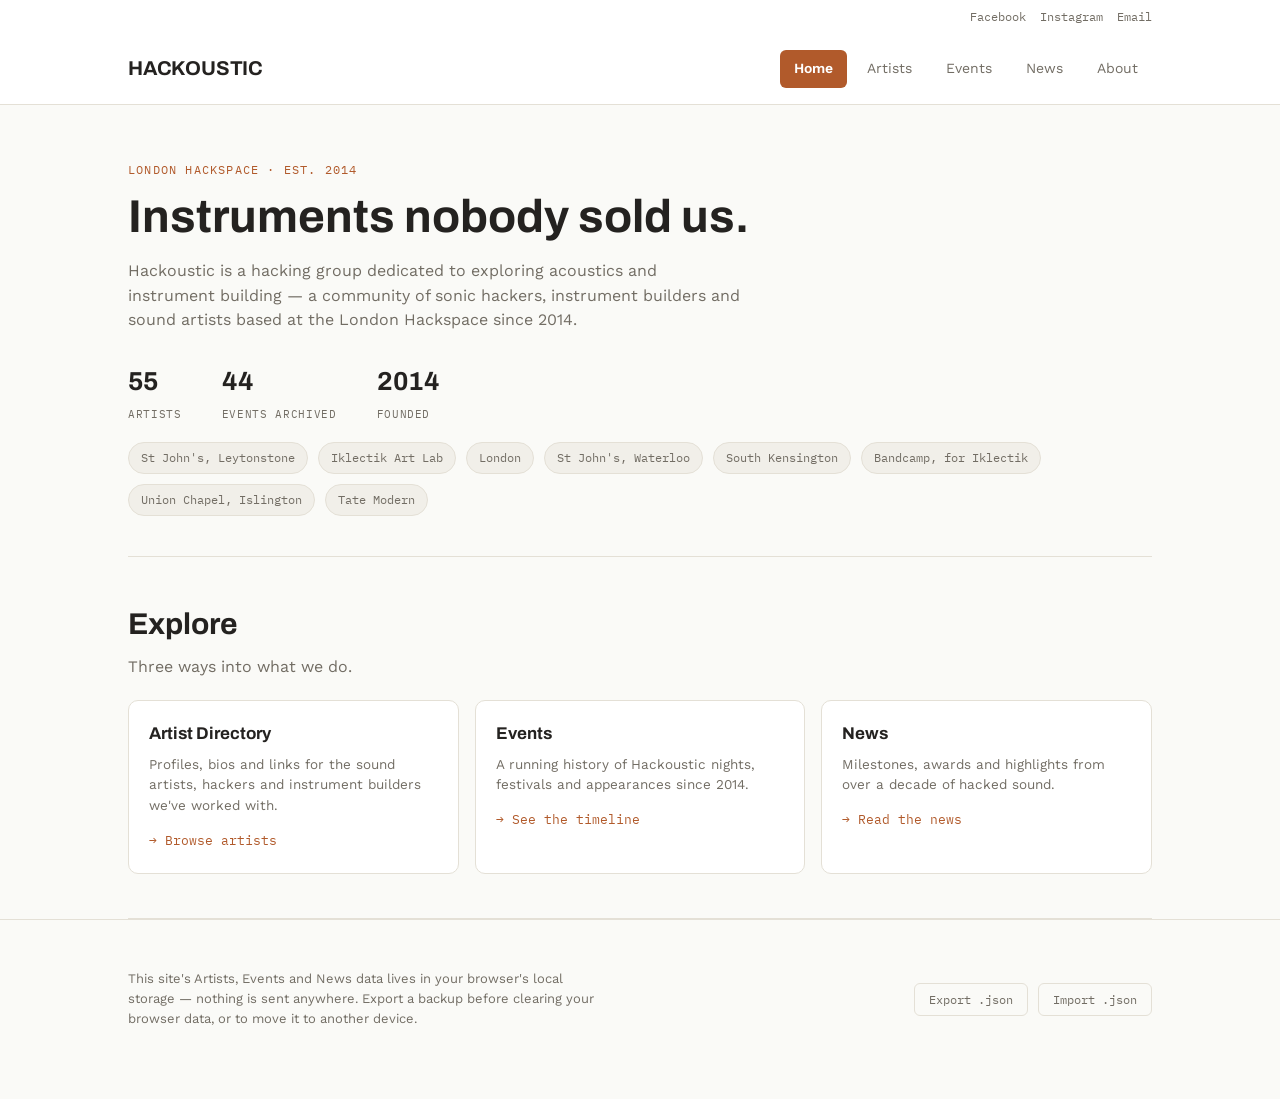
==== commit f3470f3d: "Update index.html" ====
--- a/index.html
+++ b/index.html
@@ -3,180 +3,180 @@
 <head>
 <meta charset="UTF-8">
 <meta name="viewport" content="width=device-width, initial-scale=1.0">
-<title>Hackoustic — Artist Directory</title>
+<title>Hackoustic — Sound, Hacked Open</title>
 <link rel="preconnect" href="https://fonts.googleapis.com">
 <link rel="preconnect" href="https://fonts.gstatic.com" crossorigin>
 <link href="https://fonts.googleapis.com/css2?family=Archivo:wght@500;600;700&family=IBM+Plex+Mono:wght@400;500;600&family=Work+Sans:wght@400;500;600&display=swap" rel="stylesheet">
 <style>
   :root{
-    --bg:#FAFAF7;
-    --bg-alt:#F1EFE9;
-    --card:#FFFFFF;
-    --ink:#242220;
-    --grey:#726D64;
-    --line:#E4E0D6;
-    --accent:#B15A2B;
-    --accent-soft:#F1DFC9;
-    --sans:'Work Sans', sans-serif;
-    --head:'Archivo', sans-serif;
-    --mono:'IBM Plex Mono', monospace;
+    --bg:#FAFAF7; --bg-alt:#F1EFE9; --card:#FFFFFF; --ink:#242220; --grey:#726D64;
+    --line:#E4E0D6; --accent:#B15A2B; --accent-soft:#F1DFC9; --muted2:#A39D8F;
+    --danger:#B0392F;
+    --sans:'Work Sans', sans-serif; --head:'Archivo', sans-serif; --mono:'IBM Plex Mono', monospace;
   }
   *{box-sizing:border-box;}
-  body{
-    margin:0; background:var(--bg); color:var(--ink);
-    font-family:var(--sans); line-height:1.55; -webkit-font-smoothing:antialiased;
-  }
+  body{margin:0; background:var(--bg); color:var(--ink); font-family:var(--sans); line-height:1.55; -webkit-font-smoothing:antialiased;}
   a{color:var(--accent);}
   ::selection{background:var(--accent-soft);}
   :focus-visible{outline:2px solid var(--accent); outline-offset:2px;}
   .wrap{max-width:1080px; margin:0 auto; padding:0 28px;}
-
-  /* ---- header, echoing hackoustic.org's plain top bar + nav ---- */
-  header.site{border-bottom:1px solid var(--line); background:var(--card);}
-  .nav{display:flex; align-items:center; justify-content:space-between; padding:20px 28px; max-width:1080px; margin:0 auto;}
-  .wordmark{font-family:var(--head); font-weight:700; font-size:20px; letter-spacing:-0.01em; text-decoration:none; color:var(--ink);}
-  .nav-links{display:flex; gap:28px; font-family:var(--sans); font-size:14px; color:var(--grey);}
-  .nav-links a{color:var(--grey); text-decoration:none;}
-  .nav-links a:hover{color:var(--accent);}
-  .socials{display:flex; gap:14px; font-size:12.5px; font-family:var(--mono); color:var(--grey);}
-  .socials a{color:var(--grey); text-decoration:none;}
-  .socials a:hover{color:var(--accent);}
+  img{max-width:100%; display:block;}
+  button{font-family:inherit;}
+
+  /* header */
+  header.site{border-bottom:1px solid var(--line); background:var(--card); position:sticky; top:0; z-index:50;}
   .header-top{display:flex; justify-content:flex-end; gap:14px; padding:8px 28px; max-width:1080px; margin:0 auto; font-family:var(--mono); font-size:11.5px; color:var(--grey);}
   .header-top a{color:var(--grey); text-decoration:none;}
   .header-top a:hover{color:var(--accent);}
-
-  /* ---- hero ---- */
+  .nav{display:flex; align-items:center; justify-content:space-between; padding:16px 28px; max-width:1080px; margin:0 auto; flex-wrap:wrap; gap:12px;}
+  .wordmark{font-family:var(--head); font-weight:700; font-size:20px; letter-spacing:-0.01em; text-decoration:none; color:var(--ink);}
+  .tabs{display:flex; gap:6px; flex-wrap:wrap;}
+  .tab-btn{
+    font-family:var(--sans); font-size:14px; color:var(--grey); background:none; border:none;
+    padding:8px 14px; border-radius:6px; cursor:pointer; text-decoration:none;
+  }
+  .tab-btn:hover{color:var(--ink); background:var(--bg-alt);}
+  .tab-btn.active{color:#fff; background:var(--accent); font-weight:600;}
+
+  main{min-height:60vh;}
+  section.tab-panel{display:none;}
+  section.tab-panel.active{display:block;}
+
+  /* hero / home */
   .hero{padding:56px 0 40px; border-bottom:1px solid var(--line);}
   .eyebrow{font-family:var(--mono); font-size:12px; letter-spacing:0.1em; text-transform:uppercase; color:var(--accent); margin:0 0 14px;}
-  h1{font-family:var(--head); font-weight:700; font-size:clamp(30px,4.4vw,44px); line-height:1.08; margin:0 0 16px; max-width:680px;}
-  .sub{max-width:600px; color:var(--grey); font-size:16px; margin:0 0 28px;}
-  .note{
-    background:var(--bg-alt); border:1px solid var(--line); border-radius:8px;
-    padding:14px 18px; font-size:13.5px; color:var(--grey); max-width:600px;
-  }
+  h1{font-family:var(--head); font-weight:700; font-size:clamp(30px,4.4vw,46px); line-height:1.08; margin:0 0 16px; max-width:700px;}
+  h2{font-family:var(--head); font-weight:700; font-size:clamp(24px,3vw,30px); margin:0 0 8px;}
+  .sub{max-width:620px; color:var(--grey); font-size:16px; margin:0 0 28px;}
+  .note{background:var(--bg-alt); border:1px solid var(--line); border-radius:8px; padding:14px 18px; font-size:13.5px; color:var(--grey); max-width:620px;}
   .note b{color:var(--ink);}
   .stats{display:flex; gap:40px; margin-top:28px; flex-wrap:wrap;}
   .stat b{display:block; font-family:var(--head); font-size:26px; font-weight:700;}
   .stat span{font-family:var(--mono); font-size:11px; color:var(--grey); text-transform:uppercase; letter-spacing:.06em;}
 
-  /* ---- controls ---- */
-  .controls{
-    display:flex; gap:12px; flex-wrap:wrap; align-items:center;
-    padding:20px 0; position:sticky; top:0; background:var(--bg); z-index:30; border-bottom:1px solid var(--line);
+  .home-section{padding:44px 0; border-bottom:1px solid var(--line);}
+  .home-grid{display:grid; grid-template-columns:repeat(3,1fr); gap:16px; margin-top:20px;}
+  .home-card{background:var(--card); border:1px solid var(--line); border-radius:10px; padding:20px;}
+  .home-card h3{font-family:var(--head); font-size:17px; margin:0 0 6px;}
+  .home-card p{font-size:13.5px; color:var(--grey); margin:0 0 12px;}
+  .home-card a.cta-link{font-family:var(--mono); font-size:12.5px; text-decoration:none;}
+  .venue-row{display:flex; gap:10px; flex-wrap:wrap; margin-top:16px;}
+  .venue-chip{font-family:var(--mono); font-size:11.5px; padding:6px 12px; border-radius:20px; background:var(--bg-alt); border:1px solid var(--line); color:var(--grey);}
+
+  /* controls (search/filter) shared */
+  .controls{display:flex; gap:12px; flex-wrap:wrap; align-items:center; padding:20px 0; position:sticky; top:57px; background:var(--bg); z-index:30; border-bottom:1px solid var(--line);}
+  input[type="search"], input[type="text"], input[type="url"], input[type="date"], input[type="password"], textarea, select{
+    background:var(--card); border:1px solid var(--line); color:var(--ink);
+    padding:10px 13px; border-radius:6px; font-family:var(--sans); font-size:14.5px; resize:vertical;
   }
-  input[type="search"]{
-    flex:1 1 220px; background:var(--card); border:1px solid var(--line); color:var(--ink);
-    padding:10px 14px; border-radius:6px; font-family:var(--sans); font-size:14.5px;
-  }
-  input[type="search"]::placeholder{color:#A39D8F;}
+  input[type="search"]{flex:1 1 220px;}
+  input::placeholder, textarea::placeholder{color:var(--muted2);}
   .tagbar{display:flex; gap:8px; flex-wrap:wrap;}
-  .tag-pill{
-    font-family:var(--mono); font-size:12px; padding:6px 12px; border-radius:20px;
-    background:var(--card); border:1px solid var(--line); color:var(--grey);
-    cursor:pointer; transition:all .15s; white-space:nowrap;
-  }
+  .tag-pill{font-family:var(--mono); font-size:12px; padding:6px 12px; border-radius:20px; background:var(--card); border:1px solid var(--line); color:var(--grey); cursor:pointer; transition:all .15s; white-space:nowrap;}
   .tag-pill:hover{border-color:var(--accent); color:var(--ink);}
   .tag-pill.active{background:var(--accent); border-color:var(--accent); color:#fff; font-weight:600;}
 
-  /* ---- grid ---- */
+  /* artist grid */
   section.directory{padding:34px 0 60px;}
   .grid{display:grid; grid-template-columns:repeat(auto-fill,minmax(250px,1fr)); gap:16px;}
-  .card{
-    position:relative; background:var(--card); border:1px solid var(--line); border-radius:10px;
-    padding:20px 20px 18px; display:flex; flex-direction:column; gap:10px; cursor:pointer;
-    transition:border-color .15s, transform .15s;
-    text-align:left;
-  }
+  .card{position:relative; background:var(--card); border:1px solid var(--line); border-radius:10px; overflow:hidden; display:flex; flex-direction:column; cursor:pointer; transition:border-color .15s, transform .15s; text-align:left;}
   .card:hover{border-color:var(--accent); transform:translateY(-2px);}
-  .card .top-row{display:flex; justify-content:space-between; align-items:flex-start; gap:8px;}
-  .card .socket{font-family:var(--mono); font-size:10.5px; color:#A39D8F; letter-spacing:.06em;}
-  .card .del{
-    background:none; border:none; color:#A39D8F; cursor:pointer; font-size:16px; line-height:1;
-    padding:2px 6px; border-radius:4px; opacity:0; transition:opacity .15s, color .15s;
-  }
-  .card:hover .del{opacity:1;}
-  .card .del:hover{color:#B0392F;}
-  .card h3{font-family:var(--head); font-weight:700; font-size:18px; margin:0; letter-spacing:-0.01em;}
-  .card .bio{color:var(--grey); font-size:13.5px; flex:1; overflow:hidden; display:-webkit-box; -webkit-line-clamp:3; -webkit-box-orient:vertical;}
-  .card .tags{display:flex; flex-wrap:wrap; gap:6px;}
-  .chip{
-    font-family:var(--mono); font-size:10.5px; padding:3px 9px; border-radius:12px;
-    background:var(--bg-alt); color:var(--accent); border:1px solid var(--line);
-    text-transform:uppercase; letter-spacing:.05em;
-  }
+  .card .thumb{width:100%; aspect-ratio:4/3; object-fit:cover; background:var(--bg-alt);}
+  .card .thumb-fallback{width:100%; aspect-ratio:4/3; background:var(--bg-alt); display:flex; align-items:center; justify-content:center; font-family:var(--head); font-size:32px; font-weight:700; color:var(--muted2);}
+  .card .body{padding:16px 18px 16px;}
+  .card .top-row{display:flex; justify-content:space-between; align-items:flex-start; gap:8px; margin-bottom:6px;}
+  .card .socket{font-family:var(--mono); font-size:10.5px; color:var(--muted2); letter-spacing:.06em;}
+  .card h3{font-family:var(--head); font-weight:700; font-size:17px; margin:0 0 8px; letter-spacing:-0.01em;}
+  .card .bio{color:var(--grey); font-size:13.5px; overflow:hidden; display:-webkit-box; -webkit-line-clamp:3; -webkit-box-orient:vertical; margin:0 0 10px;}
+  .card .tags{display:flex; flex-wrap:wrap; gap:6px; margin-bottom:8px;}
+  .chip{font-family:var(--mono); font-size:10.5px; padding:3px 9px; border-radius:12px; background:var(--bg-alt); color:var(--accent); border:1px solid var(--line); text-transform:uppercase; letter-spacing:.05em;}
   .card .cta{font-family:var(--mono); font-size:11.5px; color:var(--accent);}
-  .empty{
-    grid-column:1/-1; text-align:center; padding:60px 20px; color:var(--grey);
-    font-family:var(--mono); font-size:13.5px; border:1px dashed var(--line); border-radius:8px;
-  }
-
-  /* ---- modal ---- */
-  .modal-backdrop{
-    position:fixed; inset:0; background:rgba(36,34,32,0.55); display:none;
-    align-items:flex-start; justify-content:center; padding:6vh 20px; z-index:100; overflow-y:auto;
-  }
+  .empty{grid-column:1/-1; text-align:center; padding:60px 20px; color:var(--grey); font-family:var(--mono); font-size:13.5px; border:1px dashed var(--line); border-radius:8px;}
+
+  /* events + news lists */
+  .timeline{display:flex; flex-direction:column; gap:0; margin-top:10px;}
+  .tl-item{display:grid; grid-template-columns:120px 1fr; gap:20px; padding:20px 0; border-bottom:1px solid var(--line);}
+  .tl-date{font-family:var(--mono); font-size:12.5px; color:var(--accent); padding-top:2px;}
+  .tl-title{font-family:var(--head); font-weight:700; font-size:17px; margin:0 0 4px;}
+  .tl-venue{font-family:var(--mono); font-size:11.5px; color:var(--muted2); margin-bottom:6px;}
+  .tl-desc{font-size:14px; color:var(--grey); margin:0;}
+  .tl-link{font-family:var(--mono); font-size:12px; margin-top:6px; display:inline-block;}
+  @media(max-width:600px){ .tl-item{grid-template-columns:1fr;} }
+
+  .news-grid{display:grid; grid-template-columns:1fr 1fr; gap:16px; margin-top:10px;}
+  .news-card{background:var(--card); border:1px solid var(--line); border-radius:10px; padding:22px;}
+  .news-card .tl-date{margin-bottom:8px;}
+  .news-card h3{font-family:var(--head); font-size:18px; margin:0 0 8px;}
+  .news-card p{font-size:14px; color:var(--grey); margin:0 0 10px;}
+  @media(max-width:640px){ .news-grid{grid-template-columns:1fr;} }
+
+  /* modal (artist detail) */
+  .modal-backdrop{position:fixed; inset:0; background:rgba(36,34,32,0.55); display:none; align-items:flex-start; justify-content:center; padding:6vh 20px; z-index:100; overflow-y:auto;}
   .modal-backdrop.open{display:flex;}
-  .modal{
-    background:var(--card); border-radius:12px; max-width:560px; width:100%;
-    padding:34px 34px 30px; position:relative; box-shadow:0 20px 60px rgba(0,0,0,0.25);
-  }
-  .modal-close{
-    position:absolute; top:18px; right:18px; background:var(--bg-alt); border:1px solid var(--line);
-    width:32px; height:32px; border-radius:50%; font-size:16px; cursor:pointer; color:var(--grey);
-  }
+  .modal{background:var(--card); border-radius:12px; max-width:580px; width:100%; padding:0 0 30px; position:relative; box-shadow:0 20px 60px rgba(0,0,0,0.25); overflow:hidden;}
+  .modal-img{width:100%; aspect-ratio:16/9; object-fit:cover; background:var(--bg-alt);}
+  .modal-inner{padding:28px 34px 0;}
+  .modal-close{position:absolute; top:14px; right:14px; background:rgba(255,255,255,0.9); border:1px solid var(--line); width:32px; height:32px; border-radius:50%; font-size:16px; cursor:pointer; color:var(--grey); z-index:2;}
   .modal-close:hover{color:var(--accent); border-color:var(--accent);}
-  .modal .socket{font-family:var(--mono); font-size:11px; color:#A39D8F; letter-spacing:.06em;}
-  .modal h2{font-family:var(--head); font-size:28px; margin:6px 0 4px;}
+  .modal .socket{font-family:var(--mono); font-size:11px; color:var(--muted2); letter-spacing:.06em;}
+  .modal h2{font-family:var(--head); font-size:26px; margin:6px 0 4px;}
   .modal .event-line{font-family:var(--mono); font-size:12.5px; color:var(--accent); margin-bottom:14px;}
   .modal .tags{display:flex; flex-wrap:wrap; gap:6px; margin-bottom:16px;}
   .modal .bio-full{font-size:15px; color:#3C3934; margin-bottom:20px; white-space:pre-line;}
   .modal .links{display:flex; flex-direction:column; gap:8px;}
-  .modal .links a{
-    display:inline-flex; align-items:center; gap:8px; font-family:var(--mono); font-size:13px;
-    color:var(--ink); text-decoration:none; padding:9px 12px; background:var(--bg-alt);
-    border:1px solid var(--line); border-radius:6px;
-  }
+  .modal .links a{display:inline-flex; align-items:center; gap:8px; font-family:var(--mono); font-size:13px; color:var(--ink); text-decoration:none; padding:9px 12px; background:var(--bg-alt); border:1px solid var(--line); border-radius:6px;}
   .modal .links a:hover{border-color:var(--accent); color:var(--accent);}
-  .modal .no-link{font-family:var(--mono); font-size:12.5px; color:#A39D8F;}
-
-  /* ---- add form ---- */
-  section.add{padding:50px 0 70px; border-top:1px solid var(--line);}
-  h2.section-title{font-family:var(--head); font-weight:700; font-size:26px; margin:0 0 8px;}
-  .section-sub{color:var(--grey); font-size:14.5px; margin:0 0 26px; max-width:520px;}
-  form#add-form{
-    display:grid; grid-template-columns:1fr 1fr; gap:16px; background:var(--card);
-    border:1px solid var(--line); border-radius:10px; padding:26px;
-  }
-  .field{display:flex; flex-direction:column; gap:6px;}
-  .field.full{grid-column:1/-1;}
-  label{font-family:var(--mono); font-size:11px; letter-spacing:.05em; text-transform:uppercase; color:var(--grey);}
-  input[type="text"], input[type="url"], textarea{
-    background:var(--bg-alt); border:1px solid var(--line); color:var(--ink);
-    padding:10px 13px; border-radius:6px; font-family:var(--sans); font-size:14.5px; resize:vertical;
-  }
-  textarea{min-height:90px;}
-  .hint{font-size:11.5px; color:#A39D8F; font-family:var(--mono);}
-  .actions{grid-column:1/-1; display:flex; gap:12px; align-items:center; margin-top:4px; flex-wrap:wrap;}
-  button.primary{
-    font-family:var(--mono); font-size:13px; font-weight:600; letter-spacing:.03em;
-    background:var(--accent); color:#fff; border:none; padding:12px 22px; border-radius:6px; cursor:pointer;
-  }
-  button.primary:hover{background:#96491F;}
-  #form-msg{font-family:var(--mono); font-size:12.5px; color:var(--accent);}
+  .modal .no-link{font-family:var(--mono); font-size:12.5px; color:var(--muted2);}
+
+  /* about */
+  .about-body{max-width:680px; padding:44px 0 70px;}
+  .about-body p{font-size:15.5px; color:#3C3934;}
+  .founders{font-family:var(--mono); font-size:13px; color:var(--grey); margin-top:24px; padding-top:20px; border-top:1px solid var(--line);}
 
   footer{border-top:1px solid var(--line); padding:36px 0 56px;}
   .footer-row{display:flex; justify-content:space-between; align-items:center; gap:20px; flex-wrap:wrap;}
   .footer-about{max-width:480px; color:var(--grey); font-size:13px;}
   .footer-tools{display:flex; gap:10px; flex-wrap:wrap;}
-  button.ghost{
-    font-family:var(--mono); font-size:12px; background:transparent; color:var(--grey);
-    border:1px solid var(--line); padding:8px 14px; border-radius:6px; cursor:pointer;
-  }
+  button.ghost{font-family:var(--mono); font-size:12px; background:transparent; color:var(--grey); border:1px solid var(--line); padding:8px 14px; border-radius:6px; cursor:pointer;}
   button.ghost:hover{color:var(--accent); border-color:var(--accent);}
+  button.primary{font-family:var(--mono); font-size:13px; font-weight:600; letter-spacing:.03em; background:var(--accent); color:#fff; border:none; padding:12px 22px; border-radius:6px; cursor:pointer;}
+  button.primary:hover{background:#96491F;}
+  button.small-danger{font-family:var(--mono); font-size:11.5px; background:none; border:1px solid var(--line); color:var(--danger); padding:5px 10px; border-radius:5px; cursor:pointer;}
+  button.small-danger:hover{border-color:var(--danger); background:#FBEAE7;}
+  button.small{font-family:var(--mono); font-size:11.5px; background:none; border:1px solid var(--line); color:var(--grey); padding:5px 10px; border-radius:5px; cursor:pointer;}
+  button.small:hover{border-color:var(--accent); color:var(--accent);}
+
+  /* admin */
+  .admin-gate{max-width:420px; margin:80px auto; text-align:center; padding:40px; background:var(--card); border:1px solid var(--line); border-radius:12px;}
+  .admin-gate p{color:var(--grey); font-size:13.5px;}
+  .admin-gate input{width:100%; margin:16px 0; text-align:center;}
+  .admin-warning{background:#FBEAE7; border:1px solid #E9C4BC; color:#7A3327; border-radius:8px; padding:12px 16px; font-size:12.5px; margin-bottom:24px; font-family:var(--mono);}
+  .admin-tabs{display:flex; gap:8px; margin:24px 0; border-bottom:1px solid var(--line); padding-bottom:0;}
+  .admin-tab-btn{font-family:var(--mono); font-size:12.5px; padding:10px 16px; background:none; border:none; border-bottom:2px solid transparent; color:var(--grey); cursor:pointer;}
+  .admin-tab-btn.active{color:var(--accent); border-bottom-color:var(--accent); font-weight:600;}
+  .admin-panel{display:none;}
+  .admin-panel.active{display:block;}
+  form.admin-form{display:grid; grid-template-columns:1fr 1fr; gap:14px; background:var(--card); border:1px solid var(--line); border-radius:10px; padding:24px; margin-bottom:30px;}
+  .field{display:flex; flex-direction:column; gap:6px;}
+  .field.full{grid-column:1/-1;}
+  label{font-family:var(--mono); font-size:11px; letter-spacing:.05em; text-transform:uppercase; color:var(--grey);}
+  textarea{min-height:80px;}
+  .hint{font-size:11.5px; color:var(--muted2); font-family:var(--mono);}
+  .actions{grid-column:1/-1; display:flex; gap:12px; align-items:center; margin-top:4px; flex-wrap:wrap;}
+  #form-msg, .form-msg{font-family:var(--mono); font-size:12.5px; color:var(--accent);}
+  .image-input-row{display:flex; gap:10px; align-items:center; flex-wrap:wrap;}
+  .image-preview{width:90px; height:68px; object-fit:cover; border-radius:6px; border:1px solid var(--line); background:var(--bg-alt);}
+  .admin-list{display:flex; flex-direction:column; gap:10px;}
+  .admin-row{display:flex; justify-content:space-between; align-items:center; gap:14px; background:var(--card); border:1px solid var(--line); border-radius:8px; padding:12px 16px;}
+  .admin-row .info{font-size:13.5px;}
+  .admin-row .info b{font-family:var(--head);}
+  .admin-row .info span{display:block; font-family:var(--mono); font-size:11px; color:var(--muted2); margin-top:2px;}
+  .admin-row .row-actions{display:flex; gap:8px; flex-shrink:0;}
 
   @media (max-width:640px){
-    .nav-links, .header-top{display:none;}
-    form#add-form{grid-template-columns:1fr;}
+    .header-top{display:none;}
+    .home-grid{grid-template-columns:1fr;}
+    form.admin-form{grid-template-columns:1fr;}
     .controls{position:static;}
   }
 </style>
@@ -190,78 +190,120 @@
     <a href="mailto:info@hackoustic.org">Email</a>
   </div>
   <div class="nav">
-    <a class="wordmark" href="#top">HACKOUSTIC</a>
-    <nav class="nav-links">
-      <a href="#directory">Artists</a>
-      <a href="#add">Add an artist</a>
-      <a href="#about">About</a>
+    <a class="wordmark" href="#home">HACKOUSTIC</a>
+    <nav class="tabs">
+      <a class="tab-btn" data-tab="home" href="#home">Home</a>
+      <a class="tab-btn" data-tab="artists" href="#artists">Artists</a>
+      <a class="tab-btn" data-tab="events" href="#events">Events</a>
+      <a class="tab-btn" data-tab="news" href="#news">News</a>
+      <a class="tab-btn" data-tab="about" href="#about">About</a>
     </nav>
   </div>
 </header>
 
-<div class="wrap" id="top">
-  <section class="hero">
-    <p class="eyebrow">London Hackspace · Est. 2014</p>
-    <h1>Artist Profiles</h1>
-    <p class="sub">We're very lucky to have worked with a huge number of extremely talented artists, designers, scientists and musicians over the years. Short profiles and links for everyone we've worked with, below.</p>
-    <div class="note"><b>A note on completeness:</b> this list is built from Hackoustic's own public artist-profile archive plus event listings I could find — not a full scrape of every event or your Eventbrite history (that lives behind your organiser login, which I can't access). Add anyone missing using the form below.</div>
-    <div class="stats">
-      <div class="stat"><b id="stat-count">0</b><span>Artists listed</span></div>
-      <div class="stat"><b>2014</b><span>Founded at</span></div>
-      <div class="stat"><b>E2</b><span>London Hackspace</span></div>
+<main class="wrap">
+
+  <!-- HOME -->
+  <section class="tab-panel" id="panel-home">
+    <div class="hero">
+      <p class="eyebrow">London Hackspace · Est. 2014</p>
+      <h1>Instruments nobody sold us.</h1>
+      <p class="sub">Hackoustic is a hacking group dedicated to exploring acoustics and instrument building — a community of sonic hackers, instrument builders and sound artists based at the London Hackspace since 2014.</p>
+      <div class="stats">
+        <div class="stat"><b id="home-stat-artists">0</b><span>Artists</span></div>
+        <div class="stat"><b id="home-stat-events">0</b><span>Events archived</span></div>
+        <div class="stat"><b>2014</b><span>Founded</span></div>
+      </div>
+      <div class="venue-row" id="home-venues"></div>
+    </div>
+
+    <div class="home-section">
+      <h2>Explore</h2>
+      <p class="sub" style="margin-bottom:0;">Three ways into what we do.</p>
+      <div class="home-grid">
+        <div class="home-card">
+          <h3>Artist Directory</h3>
+          <p>Profiles, bios and links for the sound artists, hackers and instrument builders we've worked with.</p>
+          <a class="tab-btn cta-link" data-tab="artists" href="#artists" style="padding:0; color:var(--accent);">→ Browse artists</a>
+        </div>
+        <div class="home-card">
+          <h3>Events</h3>
+          <p>A running history of Hackoustic nights, festivals and appearances since 2014.</p>
+          <a class="tab-btn cta-link" data-tab="events" href="#events" style="padding:0; color:var(--accent);">→ See the timeline</a>
+        </div>
+        <div class="home-card">
+          <h3>News</h3>
+          <p>Milestones, awards and highlights from over a decade of hacked sound.</p>
+          <a class="tab-btn cta-link" data-tab="news" href="#news" style="padding:0; color:var(--accent);">→ Read the news</a>
+        </div>
+      </div>
     </div>
   </section>
 
-  <section class="controls">
-    <input type="search" id="search" placeholder="Search by name or description…" aria-label="Search artists">
-    <div class="tagbar" id="tagbar"></div>
+  <!-- ARTISTS -->
+  <section class="tab-panel" id="panel-artists">
+    <div class="hero" style="padding-top:40px;">
+      <p class="eyebrow">Artist Profiles</p>
+      <h1 style="font-size:clamp(28px,4vw,38px);">Who we've worked with</h1>
+      <p class="sub">We're very lucky to have worked with a huge number of extremely talented artists, designers, scientists and musicians over the years. Short profiles and links for everyone we've worked with, below.</p>
+      <div class="note"><b>A note on completeness:</b> compiled from Hackoustic's own artist archive plus public event listings — not a full scrape of every event or our Eventbrite history. Missing someone? It's added from the backend.</div>
+    </div>
+    <div class="controls">
+      <input type="search" id="artist-search" placeholder="Search by name or description…" aria-label="Search artists">
+      <div class="tagbar" id="artist-tagbar"></div>
+    </div>
+    <section class="directory"><div class="grid" id="artist-grid"></div></section>
   </section>
 
-  <section class="directory" id="directory">
-    <div class="grid" id="grid"></div>
+  <!-- EVENTS -->
+  <section class="tab-panel" id="panel-events">
+    <div class="hero" style="padding-top:40px;">
+      <p class="eyebrow">Since 2014</p>
+      <h1 style="font-size:clamp(28px,4vw,38px);">Event history</h1>
+      <p class="sub">Hackoustic Presents nights, festivals, Tate Modern and V&A appearances, and everything in between — newest first.</p>
+      <div class="note"><b>A note on sources:</b> built from Hackoustic's own published event posts. Full Eventbrite order history lives behind your organiser login, which I can't access — add anything missing from the backend.</div>
+    </div>
+    <div class="controls">
+      <input type="search" id="event-search" placeholder="Search events by title or venue…" aria-label="Search events">
+    </div>
+    <section class="directory"><div class="timeline" id="event-list"></div></section>
   </section>
 
-  <section class="add" id="add">
-    <h2 class="section-title">Add an artist</h2>
-    <p class="section-sub">Know someone who should be here? Add them below — it saves straight to this page in your browser.</p>
-    <form id="add-form">
-      <div class="field">
-        <label for="f-name">Name *</label>
-        <input type="text" id="f-name" required placeholder="e.g. Jenn Kirby">
-      </div>
-      <div class="field">
-        <label for="f-tags">Tags</label>
-        <input type="text" id="f-tags" placeholder="composer, electronics">
-        <span class="hint">comma-separated</span>
-      </div>
-      <div class="field full">
-        <label for="f-bio">Bio *</label>
-        <textarea id="f-bio" required placeholder="A sentence or two on what they make and how they work."></textarea>
-      </div>
-      <div class="field">
-        <label for="f-link">Website / link</label>
-        <input type="url" id="f-link" placeholder="https://…">
-      </div>
-      <div class="field">
-        <label for="f-event">Where you worked with them</label>
-        <input type="text" id="f-event" placeholder="e.g. Hackoustic Presents, 2019">
-      </div>
-      <div class="actions">
-        <button type="submit" class="primary">Add to directory</button>
-        <span id="form-msg"></span>
-      </div>
-    </form>
+  <!-- NEWS -->
+  <section class="tab-panel" id="panel-news">
+    <div class="hero" style="padding-top:40px;">
+      <p class="eyebrow">Milestones</p>
+      <h1 style="font-size:clamp(28px,4vw,38px);">News</h1>
+      <p class="sub">Awards, press mentions and moments worth remembering from over a decade of Hackoustic.</p>
+    </div>
+    <section class="directory"><div class="news-grid" id="news-grid"></div></section>
   </section>
-</div>
-
-<footer id="about">
+
+  <!-- ABOUT -->
+  <section class="tab-panel" id="panel-about">
+    <div class="about-body">
+      <p class="eyebrow">About</p>
+      <h1 style="font-size:clamp(28px,4vw,38px);">About Hackoustic</h1>
+      <p>Hackoustic is a hacking group dedicated to exploring acoustics and instrument building. We were formed in 2014 at the London Hackspace as a place to experiment with acoustic sound, physical interfaces and instrument building — anything involving more than a laptop, modular synth and speakers.</p>
+      <p>We run a host of different types of events related to acoustic hacking, including festivals, workshops and talks. We also appear as part of larger events and venues such as the Tate Modern, the V&A and Abbey Road Studios, as well as at our spiritual home, Iklectik.</p>
+      <p>Our goal is to provide a platform for sonic-hackers of all kinds, from musical instrument builders to sound-artists, to present their work to the public — as well as providing workshops and educational opportunities for anyone interested in learning more, from newbie hobbyist to seasoned professional.</p>
+      <p>Our group welcomes anyone, from any background, with any level of experience. If you have an idea for a brand new instrument but don't know where to start, you may find the ideal person to point you in the right direction. Get in touch and let us know what you're up to.</p>
+      <p class="founders">Hackoustic was founded by Tim Yates and Saif Bunni, and is now run by Tim Yates and Tom &amp; Steph Fox.</p>
+    </div>
+  </section>
+
+  <!-- ADMIN (unlinked from nav) -->
+  <section class="tab-panel" id="panel-admin"></section>
+
+</main>
+
+<footer id="site-footer">
   <div class="wrap footer-row">
-    <p class="footer-about">Hackoustic is a hacking group dedicated to exploring acoustics and instrument building, based at the London Hackspace since 2014. This directory lives entirely in your browser's storage — nothing is sent anywhere. Export a backup before clearing your browser data, or to move it to another device.</p>
+    <p class="footer-about">This site's Artists, Events and News data lives in your browser's local storage — nothing is sent anywhere. Export a backup before clearing your browser data, or to move it to another device.</p>
     <div class="footer-tools">
       <button class="ghost" id="export-btn">Export .json</button>
       <button class="ghost" id="import-btn">Import .json</button>
       <input type="file" id="import-file" accept="application/json" style="display:none">
-      <button class="ghost" id="reset-btn">Reset to starter list</button>
     </div>
   </div>
 </footer>
@@ -274,394 +316,850 @@
 </div>
 
 <script>
-  // ---------- seed data ----------
-  // Primary source: hackoustic.org's own "Artist Profile" archive (23 profiles, with
-  // links exactly as published there). Secondary: named artists from Hackoustic event
-  // pages, the Hackompilation (Bandcamp), and public Eventbrite/Iklectik listings that
-  // don't have a full hackoustic.org profile — bios kept short since no full profile exists.
-  const SEED = [
-    {name:"Tim Yates", tags:["founder","instrument-builder","sound-artist"], event:"Founder & Director, ongoing",
-      bio:"Award-winning instrument builder, sound-artist and musician who makes, builds and finds instruments for performance and installation. Shown work at the Tate Modern, the V&A and Xi'an International Maker Faire. Runs the R&D programme at Drake Music and produces for Music Tech Fest.",
-      links:[{label:"Website", url:"http://timyates.net/"},{label:"Twitter", url:"https://twitter.com/TimYatesSounds"}]},
-    {name:"Vulpestruments (Tom Fox)", tags:["creative-director","instrument-builder","educator"], event:"Creative Director, ongoing",
-      bio:"Tom Fox's project exploring reclaimed materials and odd bits of physics and technology to find new methods of sound creation and interaction. Shown at the Tate Modern, the V&A, the Royal College of Music and Art; runs workshops at UCA, LCC and Brighton University.",
-      links:[{label:"Website", url:"https://vulpestruments.com/"},{label:"Twitter", url:"https://twitter.com/Vulpestruments"},{label:"Instagram", url:"https://www.instagram.com/vulpestruments/"}]},
-    {name:"Gawain Hewitt", tags:["composer","educator"], event:"Hackoustic Presents, 2018",
-      bio:"Artist and composer known for combining technology with more traditional musical and artistic practices. Shown at Spitalfields Festival, the V&A and Tate Modern; part of the team that won the European Space Agency prize at Music Tech Fest 2018 for a satellite-data sonification piece.",
-      links:[{label:"Website", url:"http://gawainhewitt.co.uk/"},{label:"Twitter", url:"https://twitter.com/GawainHewitt"},{label:"Instagram", url:"https://www.instagram.com/gawainhewitt/"}]},
-    {name:"Adrian Holder (Precis)", tags:["sound-artist","electronics"], event:"Artist Profile archive",
-      bio:"Sound and visual artist who processes real-world sounds using anything from a hacked radio to MAX for Live, working across genres to convey the balance between audio and visual perception.",
-      links:[]},
-    {name:"Jen Haugan", tags:["designer","sound-artist"], event:"Artist Profile archive",
-      bio:"Multidisciplinary designer with an MA in Information Experience Design from the RCA, creating tangible experiences with light and sound. Exhibited at Sónar+D and IRCAM. Runs design collective Studio Strohm.",
-      links:[{label:"Website", url:"http://jenhaugan.com/"},{label:"Studio Strohm", url:"http://www.studiostrohm.com/"}]},
-    {name:"Richard Grant (Son.im)", tags:["sound-artist","sculpture"], event:"Artist Profile archive",
-      bio:"Founder of Son.im, a studio bridging art and show-craft. Sculptural work combines acoustics with sight and smell to encourage audience participation. Has worked with NASA, Disney and Abbey Road Studios.",
-      links:[{label:"Website", url:"https://son.im/"}]},
-    {name:"Ashleigh Fisk", tags:["ceramics","sound-artist"], event:"Hackoustic Presents, Nov 2018",
-      bio:"Multimedia artist working in ceramics, performance and sound, using archaeological and contemporary ceramics to summon historical characters through timeless sounds and folkloric narrative.",
-      links:[]},
-    {name:"MyPandaShallFly (Suren Seneviratne)", tags:["musician","producer"], event:"Artist Profile archive",
-      bio:"London-based producer whose remix work first got Pitchfork's attention in 2010. Has remixed The Weeknd and Little Boots, and played BBC Hackney Weekender, Outlook and Glade.",
-      links:[{label:"Facebook", url:"https://www.facebook.com/mypandashallfly"},{label:"Twitter", url:"https://twitter.com/mypandashallfly"},{label:"Instagram", url:"https://www.instagram.com/mypandashallfly/"}]},
-    {name:"Andrew Hockey", tags:["composer","instrument-builder"], event:"Artist Profile archive",
-      bio:"Composer and music technologist specialising in interactive instruments that let music be experienced outside a linear form. Featured on BBC Click, Berlin Maker Faire and the Old Truman Brewery.",
-      links:[{label:"Website", url:"https://www.andrewhockey.com/"},{label:"Instagram", url:"https://www.instagram.com/andrewrhockey/"}]},
-    {name:"Adam Paroussos (Bamboo Mustard)", tags:["sound-designer","performer"], event:"Artist Profile archive",
-      bio:"Sound designer, composer and performer who builds instruments and sound costumes for improvised audience performance. Runs multi-disciplinary event series Crossspace.",
-      links:[{label:"Website", url:"https://adammk25.wixsite.com/adamparoussos/"},{label:"Instagram", url:"https://www.instagram.com/bamboo_mustard/"},{label:"YouTube", url:"https://www.youtube.com/channel/UCv9xaXYGZaypHWRJG5wNwIQ"}]},
-    {name:"Brendan O'Connor", tags:["music-technologist","researcher"], event:"Artist Profile archive",
-      bio:"Music technologist working on sound installations, compositions and audio applications. PhD student at Queen Mary University of London researching vocal behaviour with machine learning. Shown at Ars Electronica and We Are Robots.",
-      links:[{label:"Website", url:"http://www.brendanoconnormusic.com/"}]},
-    {name:"Mother Disorder", tags:["performer","electronics"], event:"Hackoustic Presents, June 2018",
-      bio:"Performance piece Crystalline uses body-mounted microphones and foreboding electronic music, blending performance art and dark improvised sound around mental illness and neurodiversity.",
-      links:[{label:"Website", url:"http://www.motherdisorder.co.uk/"},{label:"SoundCloud", url:"https://soundcloud.com/motherdisorder"},{label:"Facebook", url:"https://www.facebook.com/MotherDisorder/"}]},
-    {name:"Nick Murray", tags:["composer","producer"], event:"Hackoustic Village, 2017",
-      bio:"London-based writer, composer and producer.",
-      links:[{label:"Website", url:"http://www.nickmurray.horse/"}]},
-    {name:"Amy Cutler", tags:["sound-artist","curator","researcher"], event:"Artist Profile archive",
-      bio:"Artist, cultural geographer, curator, writer and film-maker working with geography and nonhuman others. Has run live events with the BBC, Somerset House, Sheffield Doc/Fest, the Wellcome Trust, the Horniman Museum and Tate Modern.",
-      links:[]},
-    {name:"Dom Aversano", tags:["percussionist","composer"], event:"Hackoustic Village, 2017",
-      bio:"Multi-instrumentalist percussionist and composer whose primary instrument is the handpan, strongly influenced by konnakol, the Indian rhythmic vocal language.",
-      links:[{label:"Website", url:"https://www.domaversano.com/"}]},
-    {name:"Antosh Wojcik", tags:["poet","performer"], event:"We Are Robots, 2017",
-      bio:"Poet, performer and Lecturer of Poetry and Creative Writing at the University of Winchester. One half of sound-art duo Post Everything.",
-      links:[]},
-    {name:"Jenn Kirby", tags:["composer","music-technologist"], event:"Hackoustic Village, 2017",
-      bio:"Composer, performer, lecturer and music technologist. Programme Leader for MA Music at the University of the West of Scotland; founder of the Swansea Laptop Orchestra and Vice-President of the Irish Sound, Science and Technology Association.",
-      links:[{label:"Website", url:"http://www.jennkirby.com/"}]},
-    {name:"Cutlasses (Scott Pitkethly)", tags:["sound-artist","musician"], event:"The Hackompilation, 2020",
-      bio:"Solo project integrating the process of making music with the process of building the tools to make it — field recordings manipulated by DIY electronics, live guitar drones and cinematic melody.",
-      links:[]},
-    {name:"Gordon Charlton (Beat Frequency)", tags:["musician","theremin"], event:"Artist Profile archive",
-      bio:"Records and performs experimental theremin and computer-based music as Beat Frequency. Opened for thereminist Lydia Kavina at the 2010 Ether Festival, Royal Festival Hall.",
-      links:[]},
-    {name:"Eastman Presser", tags:["sound-artist","performer"], event:"We Are Robots, 2017",
-      bio:"London-based musicker whose practice uses the interaction of sound and the body to playfully question how we listen and what counts as music — performed as Good Listener.",
-      links:[{label:"Blog", url:"https://goodlistenershow.wordpress.com/"}]},
-    {name:"Bo Keeney", tags:["musician","instrument-builder"], event:"Hackoustic Village at We Are Robots",
-      bio:"Musician performing with a self-built, gesture-controlled instrument. Founded London Interactive Music Meetup (2015–17); released 13+ EPs and albums before moving into real-time responsive music research.",
-      links:[{label:"SoundCloud", url:"https://soundcloud.com/bokeeney"}]},
-    {name:"Kevin Ka Wei Chan (Gwaith Sŵn)", tags:["sound-artist","collective"], event:"Hackoustic Presents, 2017",
-      bio:"London-based sound artist exploring memory, temporal location and political economy through redundant, discarded consumer audio technology. Collaborated with Tom Fox on the Proximity Mixer installation as part of collective Gwaith Sŵn. Exhibited at LCC, Universität der Künste Berlin and Science Gallery London.",
-      links:[{label:"Website", url:"https://kevinkaweichan.com/"}]},
-    {name:"Charles Matthews", tags:["sound-artist","creative-technologist"], event:"Artist Profile archive",
-      bio:"Sound artist and creative technologist working on augmented instruments and software for live performance and accessibility. Works with Drake Music and Hackoustic; teaches sonic arts at City Lit.",
-      links:[{label:"Website", url:"http://ardisson.net/"},{label:"Instagram", url:"https://www.instagram.com/lightrecorders/"},{label:"Twitter", url:"https://twitter.com/matthewscharles"}]},
-    {name:"Diržytė (Gouda)", tags:["instrument-builder","composer"], event:"Hackoustic Presents, April 2018",
-      bio:"Experimental music instrument designer, composer and sound artist working between the UK and Lithuania. Builds generative sound installations from self-built, electronics-augmented instrumentation, examining Eurocentrism in musical culture.",
-      links:[{label:"Performance video", url:"https://vimeo.com/233489258"}]},
-    {name:"Ana Berkenhoff", tags:["performer","instrument-builder"], event:"Hackoustic Presents, April 2018",
-      bio:"Versatile artist working across music, theatre, film, poetry, instrument building and installation. Regular UK/Germany performer, featured on Radio 3's Late Junction, BBC Introducing and Radiophrenia Glasgow.",
-      links:[]},
-    {name:"Kuljit Bhamra", tags:["musician","educator"], event:"Hackoustic Village, 2017",
-      bio:"Musician, performer and record producer; a pioneer of the British Bhangra sound and tabla player on Hollywood soundtracks. Runs Keda Music, developing tools to make Indian drumming more accessible.",
-      links:[]},
-    {name:"Andrew McPherson", tags:["researcher","instrument-builder"], event:"Hackoustic Village, 2017",
-      bio:"Electrical engineer and composer who leads the Augmented Instruments Laboratory at Queen Mary University of London, and created Bela, an open-source platform for ultra-low-latency audio and sensor processing.",
-      links:[]},
-    {name:"Stewart Easton", tags:["textile","installation"], event:"Hackoustic Village, 2017",
-      bio:"Artist behind interactive tapestries that combine textile craft with sound and electronics.",
-      links:[]},
-    {name:"Chloe (Studio Meineck)", tags:["designer","social-purpose"], event:"Hackoustic Presents, May 2017",
-      bio:"Designer, maker, inventor and social entrepreneur based in Bristol and London. Founded Studio Meineck in 2016, working at the intersection of technology, craft and design with a focus on inclusive design.",
-      links:[]},
-    {name:"Diego Baresch", tags:["researcher","acoustics"], event:"Hackoustic Presents, May 2017",
-      bio:"Post-doctoral researcher in Acoustics at Imperial College London, working on levitating and moving objects with sound waves, with a view to potential new cancer treatments.",
-      links:[]},
-    {name:"Rodrigo", tags:["educator","community-artist"], event:"Hackoustic Presents, May 2017",
-      bio:"Portuguese Community Artist and Educator using music and making to work with people of all ages; runs workshops on didgeridoo-making from upcycled materials.",
-      links:[]},
-    {name:"Look Mum No Computer", tags:["instrument-builder","electronics"], event:"Hackoustic Village, 2017",
-      bio:"Synth builder best known for the Synth Bike series of DIY modular instruments.",
-      links:[]},
-    {name:"DADAMachines", tags:["instrument-builder","electronics"], event:"We Are Robots, 2017",
-      bio:"Makers of modular hardware for turning everyday objects into playable instruments — demoed the Automat at Hackoustic's V&A appearance.",
-      links:[]},
-    {name:"Tim Murray-Browne", tags:["sound-artist","creative-coder"], event:"Hackoustic Presents, June 2018",
-      bio:"Artist and creative coder based in London working with code, sound, graphics and interactive technology, creating immersive spaces for installation and live performance that respond to the movement of the body.",
-      links:[]},
-    {name:"Stephen Shiell & Hannah White", tags:["sound-artist","performer"], event:"Hackoustic Presents, June 2018",
-      bio:"Combine poetry, sonic art and hand-made instruments in installations and performances — including Stephen's Ship's Opera, a live operatic concerto of ships' steam whistles, bells, horns and sirens.",
-      links:[]},
-    {name:"Laurel Smith-Pardue", tags:["performer"], event:"Hackoustic Presents, June 2018",
-      bio:"Performer working with an augmented violin.",
-      links:[]},
-    {name:"Blanc Sceol", tags:["instrument-builder","performer"], event:"Hackoustic Presents, June 2018",
-      bio:"Plays beautiful hand-made acoustic instruments.",
-      links:[]},
-    {name:"Lula Mebrahtu", tags:["musician"], event:"Hackoustic Presents, EFG London Jazz Festival 2021",
-      bio:"Vocalist and early adopter of the MiMu interactive glove controller, using it to push the evolution of live music performance.",
-      links:[{label:"Website", url:"https://www.lulamebrahtu.com/"}]},
-    {name:"Jack Jelfs", tags:["sound-artist"], event:"The Hackompilation, 2020", bio:"Sound artist featured on The Hackompilation, Hackoustic's album for Iklectik.", links:[]},
-    {name:"Phlegmm", tags:["sound-artist"], event:"The Hackompilation, 2020", bio:"Sound artist featured on The Hackompilation.", links:[]},
-    {name:"Harky", tags:["sound-artist"], event:"The Hackompilation, 2020", bio:"Sound artist featured on The Hackompilation.", links:[]},
-    {name:"Kelly Snook", tags:["sound-artist"], event:"The Hackompilation, 2020", bio:"Sound artist featured on The Hackompilation.", links:[]},
-    {name:"Frazer Merrick", tags:["sound-artist"], event:"The Hackompilation, 2020 / Hackoustic Orchestra, 2024", bio:"Sound artist featured on The Hackompilation and, later, the Hackoustic Orchestra line-up.", links:[]},
-    {name:"Helen Leigh", tags:["electronics","sculpture"], event:"The Hackompilation, 2020", bio:"Maker of circuit-sculpture creatures — electronics-driven sculptural sound work.", links:[]},
-    {name:"Noum", tags:["sound-artist"], event:"The Hackompilation, 2020", bio:"Sound artist featured on The Hackompilation.", links:[]},
-    {name:"#BarrysLounge", tags:["dj"], event:"Resident DJ, ongoing", bio:"Hackoustic's resident DJ, a fixture spinning discs at Hackoustic Presents nights.", links:[]}
-  ];
-
-  const STORAGE_KEY = "hackoustic-directory-v2";
-  let artists = [];
-  let activeTag = "all";
-
-  function loadData(){
+/* =========================================================================
+   DATA
+   ========================================================================= */
+
+const ARTISTS_SEED = [
+  {name:"Tim Yates", tags:["founder","instrument-builder","sound-artist"], event:"Founder & Director, ongoing", image:"",
+    bio:"Award-winning instrument builder, sound-artist and musician who makes, builds and finds instruments for performance and installation. Shown work at the Tate Modern, the V&A and Xi'an International Maker Faire. Runs the R&D programme at Drake Music and produces for Music Tech Fest.",
+    links:[{label:"Website", url:"http://timyates.net/"},{label:"Twitter", url:"https://twitter.com/TimYatesSounds"}]},
+  {name:"Vulpestruments (Tom Fox)", tags:["founder","creative-director","instrument-builder","educator"], event:"Founder & Creative Director, ongoing", image:"",
+    bio:"Tom Fox's project exploring reclaimed materials and odd bits of physics and technology to find new methods of sound creation and interaction. Shown at the Tate Modern, the V&A, the Royal College of Music and Art; runs workshops at UCA, LCC and Brighton University.",
+    links:[{label:"Website", url:"https://vulpestruments.com/"},{label:"Twitter", url:"https://twitter.com/Vulpestruments"},{label:"Instagram", url:"https://www.instagram.com/vulpestruments/"}]},
+  {name:"Gawain Hewitt", tags:["composer","educator"], event:"Hackoustic Presents, 2017 & 2018", image:"",
+    bio:"Artist and composer known for combining technology with more traditional musical and artistic practices. Shown at Spitalfields Festival, the V&A and Tate Modern; part of the team that won the European Space Agency prize at Music Tech Fest 2018 for a satellite-data sonification piece.",
+    links:[{label:"Website", url:"http://gawainhewitt.co.uk/"},{label:"Twitter", url:"https://twitter.com/GawainHewitt"},{label:"Instagram", url:"https://www.instagram.com/gawainhewitt/"}]},
+  {name:"Adrian Holder (Precis)", tags:["sound-artist","electronics"], event:"Artist Profile archive", image:"",
+    bio:"Sound and visual artist who processes real-world sounds using anything from a hacked radio to MAX for Live, working across genres to convey the balance between audio and visual perception.",
+    links:[]},
+  {name:"Jen Haugan", tags:["designer","sound-artist"], event:"Hackoustic Presents, Aug 2017", image:"",
+    bio:"Multidisciplinary designer with an MA in Information Experience Design from the RCA, creating tangible experiences with light and sound. Exhibited at Sónar+D and IRCAM. Runs design collective Studio Strohm.",
+    links:[{label:"Website", url:"http://jenhaugan.com/"},{label:"Studio Strohm", url:"http://www.studiostrohm.com/"}]},
+  {name:"Richard Grant (Son.im)", tags:["sound-artist","sculpture"], event:"Artist Profile archive", image:"",
+    bio:"Founder of Son.im, a studio bridging art and show-craft. Sculptural work combines acoustics with sight and smell to encourage audience participation. Has worked with NASA, Disney and Abbey Road Studios.",
+    links:[{label:"Website", url:"https://son.im/"}]},
+  {name:"Ashleigh Fisk", tags:["ceramics","sound-artist"], event:"Hackoustic Presents, Nov 2018", image:"",
+    bio:"Multimedia artist working in ceramics, performance and sound, using archaeological and contemporary ceramics to summon historical characters through timeless sounds and folkloric narrative.",
+    links:[]},
+  {name:"MyPandaShallFly (Suren Seneviratne)", tags:["musician","producer"], event:"Artist Profile archive", image:"",
+    bio:"London-based producer whose remix work first got Pitchfork's attention in 2010. Has remixed The Weeknd and Little Boots, and played BBC Hackney Weekender, Outlook and Glade.",
+    links:[{label:"Facebook", url:"https://www.facebook.com/mypandashallfly"},{label:"Twitter", url:"https://twitter.com/mypandashallfly"},{label:"Instagram", url:"https://www.instagram.com/mypandashallfly/"}]},
+  {name:"Andrew Hockey", tags:["composer","instrument-builder"], event:"Artist Profile archive", image:"",
+    bio:"Composer and music technologist specialising in interactive instruments that let music be experienced outside a linear form. Featured on BBC Click, Berlin Maker Faire and the Old Truman Brewery.",
+    links:[{label:"Website", url:"https://www.andrewhockey.com/"},{label:"Instagram", url:"https://www.instagram.com/andrewrhockey/"}]},
+  {name:"Adam Paroussos (Bamboo Mustard)", tags:["sound-designer","performer"], event:"Hackoustic Presents, Nov 2018", image:"",
+    bio:"Sound designer, composer and performer who builds instruments and sound costumes for improvised audience performance. Runs multi-disciplinary event series Crossspace.",
+    links:[{label:"Website", url:"https://adammk25.wixsite.com/adamparoussos/"},{label:"Instagram", url:"https://www.instagram.com/bamboo_mustard/"},{label:"YouTube", url:"https://www.youtube.com/channel/UCv9xaXYGZaypHWRJG5wNwIQ"}]},
+  {name:"Brendan O'Connor", tags:["music-technologist","researcher"], event:"Artist Profile archive", image:"",
+    bio:"Music technologist working on sound installations, compositions and audio applications. PhD student at Queen Mary University of London researching vocal behaviour with machine learning. Shown at Ars Electronica and We Are Robots.",
+    links:[{label:"Website", url:"http://www.brendanoconnormusic.com/"}]},
+  {name:"Mother Disorder", tags:["performer","electronics"], event:"Hackoustic Presents, June 2018", image:"",
+    bio:"Performance piece Crystalline uses body-mounted microphones and foreboding electronic music, blending performance art and dark improvised sound around mental illness and neurodiversity.",
+    links:[{label:"Website", url:"http://www.motherdisorder.co.uk/"},{label:"SoundCloud", url:"https://soundcloud.com/motherdisorder"},{label:"Facebook", url:"https://www.facebook.com/MotherDisorder/"}]},
+  {name:"Nick Murray", tags:["composer","producer"], event:"Hackoustic Village, 2017", image:"",
+    bio:"London-based writer, composer and producer.",
+    links:[{label:"Website", url:"http://www.nickmurray.horse/"}]},
+  {name:"Amy Cutler", tags:["sound-artist","curator","researcher"], event:"Hackoustic Presents, Sept 2018 / Iklectik, 2021", image:"",
+    bio:"Artist, cultural geographer, curator, writer and film-maker working with geography and nonhuman others. Has run live events with the BBC, Somerset House, Sheffield Doc/Fest, the Wellcome Trust, the Horniman Museum and Tate Modern. Performs as RAVINE/MACHINE with Scott Pitkethly.",
+    links:[]},
+  {name:"Dom Aversano", tags:["percussionist","composer"], event:"Hackoustic Village, 2017 / Presents, Oct 2017", image:"",
+    bio:"Multi-instrumentalist percussionist and composer whose primary instrument is the handpan, strongly influenced by konnakol, the Indian rhythmic vocal language.",
+    links:[{label:"Website", url:"https://www.domaversano.com/"}]},
+  {name:"Antosh Wojcik", tags:["poet","performer"], event:"We Are Robots, 2017 / Presents, Aug 2017", image:"",
+    bio:"Poet, performer and Lecturer of Poetry and Creative Writing at the University of Winchester. One half of sound-art duo Post Everything.",
+    links:[]},
+  {name:"Jenn Kirby", tags:["composer","music-technologist"], event:"Hackoustic Village, 2017 / Presents, Aug 2017", image:"",
+    bio:"Composer, performer, lecturer and music technologist. Programme Leader for MA Music at the University of the West of Scotland; founder of the Swansea Laptop Orchestra and Vice-President of the Irish Sound, Science and Technology Association.",
+    links:[{label:"Website", url:"http://www.jennkirby.com/"}]},
+  {name:"Cutlasses (Scott Pitkethly)", tags:["sound-artist","musician"], event:"The Hackompilation, 2020 / Iklectik, 2021 (as RAVINE/MACHINE)", image:"",
+    bio:"Solo project integrating the process of making music with the process of building the tools to make it — field recordings manipulated by DIY electronics, live guitar drones and cinematic melody. Also performs as RAVINE/MACHINE with Amy Cutler.",
+    links:[]},
+  {name:"Gordon Charlton (Beat Frequency)", tags:["musician","theremin"], event:"Artist Profile archive", image:"",
+    bio:"Records and performs experimental theremin and computer-based music as Beat Frequency. Opened for thereminist Lydia Kavina at the 2010 Ether Festival, Royal Festival Hall.",
+    links:[]},
+  {name:"Eastman Presser", tags:["sound-artist","performer"], event:"We Are Robots, 2017", image:"",
+    bio:"London-based musicker whose practice uses the interaction of sound and the body to playfully question how we listen and what counts as music — performed as Good Listener.",
+    links:[{label:"Blog", url:"https://goodlistenershow.wordpress.com/"}]},
+  {name:"Bo Keeney", tags:["musician","instrument-builder"], event:"Hackoustic Village at We Are Robots", image:"",
+    bio:"Musician performing with a self-built, gesture-controlled instrument. Founded London Interactive Music Meetup (2015–17); released 13+ EPs and albums before moving into real-time responsive music research.",
+    links:[{label:"SoundCloud", url:"https://soundcloud.com/bokeeney"}]},
+  {name:"Kevin Ka Wei Chan (Gwaith Sŵn)", tags:["sound-artist","collective"], event:"Hackoustic Presents, 2017", image:"",
+    bio:"London-based sound artist exploring memory, temporal location and political economy through redundant, discarded consumer audio technology. Collaborated with Tom Fox on the Proximity Mixer installation as part of collective Gwaith Sŵn. Exhibited at LCC, Universität der Künste Berlin and Science Gallery London.",
+    links:[{label:"Website", url:"https://kevinkaweichan.com/"}]},
+  {name:"Charles Matthews", tags:["sound-artist","creative-technologist"], event:"Gamelan, Pringles and Toys, Nov 2015", image:"",
+    bio:"Sound artist and creative technologist working on augmented instruments and software for live performance and accessibility. Works with Drake Music and Hackoustic; teaches sonic arts at City Lit.",
+    links:[{label:"Website", url:"http://ardisson.net/"},{label:"Instagram", url:"https://www.instagram.com/lightrecorders/"},{label:"Twitter", url:"https://twitter.com/matthewscharles"}]},
+  {name:"Diržytė (Gouda)", tags:["instrument-builder","composer"], event:"Hackoustic Presents, April 2018", image:"",
+    bio:"Experimental music instrument designer, composer and sound artist working between the UK and Lithuania. Builds generative sound installations from self-built, electronics-augmented instrumentation, examining Eurocentrism in musical culture.",
+    links:[{label:"Performance video", url:"https://vimeo.com/233489258"}]},
+  {name:"Ana Berkenhoff", tags:["performer","instrument-builder"], event:"Hackoustic Presents, April 2018", image:"",
+    bio:"Versatile artist working across music, theatre, film, poetry, instrument building and installation. Regular UK/Germany performer, featured on Radio 3's Late Junction, BBC Introducing and Radiophrenia Glasgow.",
+    links:[]},
+  {name:"Kuljit Bhamra", tags:["musician","educator"], event:"Hackoustic Village 2017 / Presents, Oct 2017", image:"",
+    bio:"Musician, performer and record producer; a pioneer of the British Bhangra sound and tabla player on Hollywood soundtracks. Runs Keda Music, developing tools to make Indian drumming more accessible.",
+    links:[{label:"Website", url:"http://www.kuljitbhamra.com/"}]},
+  {name:"Andrew McPherson", tags:["researcher","instrument-builder"], event:"Hackoustic Village, 2017", image:"",
+    bio:"Electrical engineer and composer who leads the Augmented Instruments Laboratory at Queen Mary University of London, and created Bela, an open-source platform for ultra-low-latency audio and sensor processing.",
+    links:[]},
+  {name:"Stewart Easton", tags:["textile","installation"], event:"Hackoustic Village, 2017", image:"",
+    bio:"Artist behind interactive tapestries that combine textile craft with sound and electronics.",
+    links:[]},
+  {name:"Chloe Meineck", tags:["designer","social-purpose"], event:"Hackoustic Presents, May 2017", image:"",
+    bio:"Designer, maker, inventor and social entrepreneur based in Bristol and London. Founded Studio Meineck in 2016, working at the intersection of technology, craft and design — including Memory Boxes to support people with dementia.",
+    links:[{label:"Website", url:"http://chloemeineck.co.uk/"}]},
+  {name:"Diego Baresch", tags:["researcher","acoustics"], event:"Hackoustic Presents, May 2017", image:"",
+    bio:"Post-doctoral researcher in Acoustics at Imperial College London, working on levitating and moving objects with sound waves, with a view to potential new cancer treatments.",
+    links:[]},
+  {name:"Rodrigo Viterbo", tags:["educator","community-artist"], event:"Hackoustic Presents, May 2017", image:"",
+    bio:"Portuguese Community Artist and Educator using music and making to work with people of all ages; runs workshops on didgeridoo-making from upcycled materials, including toilet rolls.",
+    links:[{label:"Website", url:"http://www.rodrigoviterbo.com/"}]},
+  {name:"Look Mum No Computer", tags:["instrument-builder","electronics"], event:"Hackoustic Village, 2017", image:"", bio:"Synth builder best known for the Synth Bike series of DIY modular instruments.", links:[]},
+  {name:"DADAMachines", tags:["instrument-builder","electronics"], event:"We Are Robots 2017 / Showcase, Apr 2017", image:"",
+    bio:"Berlin-based studio led by Johannes Lohbihler making music machines accessible to everyone. Their Automat toolkit Kickstarter hit 600% funding around the time of Hackoustic's showcase at Machines Room.",
+    links:[{label:"Website", url:"http://dadamachines.com/en/"}]},
+  {name:"Tim Murray-Browne", tags:["sound-artist","creative-coder"], event:"Hackoustic Presents, June 2018", image:"",
+    bio:"Artist and creative coder based in London working with code, sound, graphics and interactive technology, creating immersive spaces for installation and live performance that respond to the movement of the body.",
+    links:[]},
+  {name:"Stephen Shiell", tags:["sound-artist","performer"], event:"Presents, Mar 2017 & June 2018", image:"",
+    bio:"Combines poetry, sonic art and hand-made instruments in installations and performances — including Ship's Opera, a live operatic concerto of ships' steam whistles, bells, horns and sirens on the VIC 96. Performs with Hannah White.",
+    links:[{label:"Website", url:"http://www.stephenshiell.co.uk"}]},
+  {name:"Laurel Smith-Pardue", tags:["performer"], event:"Hackoustic Presents, June 2018", image:"", bio:"Performer working with an augmented violin.", links:[]},
+  {name:"Blanc Sceol", tags:["instrument-builder","performer"], event:"Hackoustic Presents, June 2018", image:"", bio:"Plays beautiful hand-made acoustic instruments.", links:[]},
+  {name:"Lula Mebrahtu", tags:["musician"], event:"Daylight Music 339, EFG London Jazz Festival 2021", image:"",
+    bio:"Vocalist and early adopter of the MiMu interactive glove controller, using it to push the evolution of live music performance.",
+    links:[{label:"Website", url:"https://www.lulamebrahtu.com/"}]},
+  {name:"Jack Jelfs", tags:["sound-artist"], event:"Hacking Session, Apr 2016 / The Hackompilation, 2020", image:"",
+    bio:"Sound artist behind Stop / Start, an ensemble of sculptural units generating sound to perform a musical composition on an endless, never-exactly-repeating loop. Shown at The Conservatoire, Blackheath.", links:[]},
+  {name:"Phlegmm", tags:["sound-artist"], event:"The Hackompilation, 2020", image:"", bio:"Sound artist featured on The Hackompilation.", links:[]},
+  {name:"Harky", tags:["sound-artist"], event:"The Hackompilation, 2020", image:"", bio:"Sound artist featured on The Hackompilation.", links:[]},
+  {name:"Kelly Snook", tags:["sound-artist"], event:"The Hackompilation, 2020", image:"", bio:"Sound artist featured on The Hackompilation.", links:[]},
+  {name:"Frazer Merrick", tags:["sound-artist"], event:"The Hackompilation, 2020 / Hackoustic Orchestra, 2024", image:"", bio:"Sound artist featured on The Hackompilation and, later, the Hackoustic Orchestra line-up at Daylight Music 382.", links:[]},
+  {name:"Helen Leigh", tags:["electronics","sculpture"], event:"The Hackompilation, 2020", image:"", bio:"Maker of circuit-sculpture creatures — electronics-driven sculptural sound work.", links:[]},
+  {name:"Noum", tags:["sound-artist"], event:"The Hackompilation, 2020", image:"", bio:"Sound artist featured on The Hackompilation.", links:[]},
+  {name:"#BarrysLounge", tags:["dj"], event:"Resident DJ, ongoing", image:"", bio:"Hackoustic's resident DJ, a fixture spinning discs at Hackoustic Presents nights since at least 2017.", links:[{label:"Website", url:"http://www.barryslounge.co.uk/"}]},
+  {name:"Jacob Harrison", tags:["instrument-builder","researcher"], event:"Hackoustic Presents, Oct 2017", image:"", bio:"PhD researcher in accessible instrument design; showed his one-handed bass guitar at Hackoustic Presents.", links:[{label:"Blog", url:"https://jtfh.wordpress.com/"}]},
+  {name:"John Kelly", tags:["musician","accessibility"], event:"Hackoustic Presents, Aug 2017", image:"", bio:"Musician behind the Kellycaster, an accessible instrument developed with Drake Music and Gawain Hewitt.", links:[{label:"Website", url:"http://www.rockinpaddy.com"}]},
+  {name:"Tasos Stamou", tags:["instrument-builder","sound-artist"], event:"Gamelan, Pringles and Toys, Nov 2015", image:"", bio:"Sound artist and instrument builder who showed work at Hackoustic's early London Hackspace sessions.", links:[]},
+  {name:"Optonoise (Stan Lewry)", tags:["instrument-builder","electronics"], event:"Laser Synthesis, Jul 2016 / Optomodule, Feb 2016", image:"", bio:"Builders of the Epsilonograph and Optomodule — experimental laser-beam instruments for generating sound and visuals, shown at Music Tech Fest Berlin and the new Tate Modern wing opening.", links:[{label:"SoundCloud", url:"https://soundcloud.com/opto-noise"}]},
+  {name:"Blanca Regina & Matthias Kispert", tags:["sound-artist","educator"], event:"Material Studies, Jan 2016", image:"", bio:"Ran the Material Studies workshop exploring the spontaneous sound within matter.", links:[{label:"Website", url:"http://www.whiteemotion.com/"}]},
+  {name:"Craig Scott's Lobotomy", tags:["sound-artist"], event:"Iklectik, Oct 2021 / Presents, Feb 2022", image:"", bio:"Brings feedback mobiles and experimental sound installations to Hackoustic Presents nights.", links:[]},
+  {name:"Hannah Kemp-Welch", tags:["sound-artist","researcher"], event:"Iklectik, Oct 2021", image:"", bio:"Artist researching DIY antennas and radio receivers, showcased at Hackoustic's Iklectik night in October 2021.", links:[]},
+  {name:"Sarah Angliss", tags:["composer","instrument-builder"], event:"Hackoustic Presents, March 2023", image:"", bio:"Composer and roboticist working at the intersection of music, robotics and folklore, on the bill for Hackoustic's March 2023 Presents night.", links:[]},
+  {name:"Eevee Zayas", tags:["musician"], event:"Hackoustic Presents, March 2023", image:"", bio:"Musician featured on the March 2023 Hackoustic Presents line-up.", links:[]}
+];
+
+// Chronological (oldest → newest). Dates as published; some early posts only
+// give month/year. sourceUrl links back to the original hackoustic.org post.
+const EVENTS_SEED = [
+  {title:"Maker Faire", date:"15 Nov 2014", venue:"Elephant & Castle Mini Maker Faire", desc:"Hackoustic's early appearance at the Elephant & Castle Mini Maker Faire, meeting fellow makers and showing early projects including The Frame.", sourceUrl:"https://hackoustic.org/maker-faire-sat-15th-nov-2014/"},
+  {title:"Turbine Festival", date:"25 Jul 2015", venue:"Tate Modern", desc:"An estimated 28,000 people through Tate Modern's doors — the largest and most successful event Hackoustic had taken part in at the time.", sourceUrl:"https://hackoustic.org/turbine-festival-sat-25th-july-2015/"},
+  {title:"Maker Mile Gig", date:"21 Sep 2015", venue:"Limewharf, London Design Festival", desc:"Part of the London Design Festival 2015, presenting projects at Limewharf cultural innovation hub, supporting the Maker Mile's Open Mile night.", sourceUrl:"https://hackoustic.org/maker-mile-gig-monday-21st-september-2015/"},
+  {title:"Gamelan, Pringles and Toys", date:"29 Nov 2015", venue:"London Hackspace", desc:"Charles Matthews, Tom Fox and Tasos Stamou showed work and ran workshops to the biggest crowd yet at a Hackoustic session.", sourceUrl:"https://hackoustic.org/gamelan-pringles-and-toys-29th-november-2015/"},
+  {title:"Material Studies", date:"31 Jan 2016", venue:"London Hackspace", desc:"Blanca Regina and Matthias Kispert ran a Material Studies workshop — spontaneous explorations of the sound within matter.", sourceUrl:"https://hackoustic.org/31st-january-2016-material-studies/"},
+  {title:"The Optomodule", date:"28 Feb 2016", venue:"London Hackspace", desc:"Optonoise demonstrated the Optomodule, an experimental instrument using laser beams to generate sound and visuals.", sourceUrl:"https://hackoustic.org/sunday-28th-february-introducing-the-optomodule/"},
+  {title:"Jack Jelfs: Stop / Start", date:"24 Apr 2016", venue:"London Hackspace", desc:"Jack Jelfs demonstrated his sound-art installation Stop / Start, recently shown at The Conservatoire in Blackheath.", sourceUrl:"https://hackoustic.org/jack-jelfs-sunday-24th-april-2016/"},
+  {title:"Hackoustic Festival 2016", date:"Jun 2016", venue:"London", desc:"Hackoustic's first ever festival, showcasing the musicians and artists associated with the group.", sourceUrl:"https://hackoustic.org/hackoustic-festival-2016/"},
+  {title:"Laser Synthesis", date:"Jul 2016", venue:"London Hackspace", desc:"Stan Lewry of the Optosynth/Optonoise team demoed a new laser keyboard and laser mixing desk, fresh from Music Tech Fest Berlin.", sourceUrl:"https://hackoustic.org/laser-synthesis-july-2016/"},
+  {title:"Uniqlo Tate Late", date:"28 Oct 2016", venue:"Tate Modern", desc:"Hackoustic took over the entire Switch House with 13 different installations at the first ever Uniqlo Tate Late.", sourceUrl:"https://hackoustic.org/uniqlo-tate-late-28th-october-2016/"},
+  {title:"Hackoustic Presents: January 2017", date:"27 Jan 2017", venue:"London", desc:"A sell-out night of performances, talks, demonstrations and installations with a positive, enthusiastic crowd.", sourceUrl:"https://hackoustic.org/27th-january-2017-hackoustic-presents/"},
+  {title:"Hackoustic Presents: 24th March 2017", date:"24 Mar 2017", venue:"London", desc:"Featuring Stephen Shiell, Tim Yates, Nick Murray and Robert Blaauboer, with #BarrysLounge on the decks.", sourceUrl:"https://hackoustic.org/hackoustic-presents-24th-march-2017/"},
+  {title:"DADAMachines Showcase", date:"12 Apr 2017", venue:"Machines Room", desc:"An evening with Johannes Lohbihler of dadamachines, whose Automat toolkit Kickstarter was 600% funded by showcase night.", sourceUrl:"https://hackoustic.org/showcase-dada-machines-12th-april/"},
+  {title:"Hackoustic Presents: 27th May 2017", date:"27 May 2017", venue:"London", desc:"Acoustic circuit bending, dementia-support Memory Boxes, sound levitation and toilet-roll didgeridoos.", sourceUrl:"https://hackoustic.org/hackoustic-presents-27th-may-2017/"},
+  {title:"V&A Digital Design Drop-in", date:"24 Jun 2017", venue:"V&A Museum", desc:"Tom Fox (Vulpestruments) and Nick Murray showed projects, plus a demo of the DADAMachines Automat in the sculpture hall.", sourceUrl:"https://hackoustic.org/va-digital-design-drop-sat-24th-june-2017/"},
+  {title:"Hackoustic Presents: 5th August 2017", date:"5 Aug 2017", venue:"London", desc:"John Kelly & Gawain Hewitt with the Kellycaster, Jenn Kirby with repurposed controllers, Antosh Wojcik, Nick Murray and Jen Haugan.", sourceUrl:"https://hackoustic.org/hackoustic-presents-5th-august-2017/"},
+  {title:"Hackoustic Presents: 6th October 2017", date:"6 Oct 2017", venue:"London", desc:"Kuljit Bhamra demonstrating the Evolution of the Tabla Drum, Dom Aversano on hang-drum, Jacob Harrison's one-handed bass guitar.", sourceUrl:"https://hackoustic.org/hackoustic-presents-oct-2017/"},
+  {title:"Hackoustic Village at We Are Robots", date:"Nov 2017", venue:"Old Truman Brewery, Brick Lane", desc:"A four-day festival dedicated to the future of music, with sound-art installations, experimental instruments and sonic research on display.", sourceUrl:"https://hackoustic.org/hackoustic-village-at-we-are-robots/"},
+  {title:"Hackoustic Xmas Party", date:"Dec 2017", venue:"London", desc:"Annual Hackoustic Christmas celebration.", sourceUrl:"https://hackoustic.org/hackoustic-xmas-party-2017/"},
+  {title:"Hackoustic Presents: 21st April 2018", date:"21 Apr 2018", venue:"Iklectik Art Lab", desc:"Gouda Diržytė performing hand-made electro-acoustic instruments, and Ana Berkenhoff presenting instruments made with Yuri Landmann.", sourceUrl:"https://hackoustic.org/hackoustic-presents-21st-april-2018/"},
+  {title:"Hackoustic Presents: 23rd June 2018", date:"23 Jun 2018", venue:"London", desc:"Tim Murray-Browne, Mother Disorder, Laurel Smith-Pardue and Stephen Shiell & Hannah White.", sourceUrl:"https://hackoustic.org/hackoustic-presents-23rd-june-2018/"},
+  {title:"Hackoustic Presents: 14th September 2018", date:"14 Sep 2018", venue:"London", desc:"Amy Cutler with Sylvia Hallett, YOAF and Rita Evans, plus installations from Giacomo Lepri and Vulpestruments.", sourceUrl:"https://hackoustic.org/hackoustic-presents-14th-sept-2018/"},
+  {title:"Hackoustic Presents: November 2018", date:"Nov 2018", venue:"London", desc:"Featuring Ashleigh Fisk and Adam Paroussos (Bamboo Mustard), among others.", sourceUrl:"https://hackoustic.org/hackoustic-presents-nov-2018/"},
+  {title:"Abbey Road Hackathon", date:"Dec 2018", venue:"Abbey Road Studios", desc:"Hackoustic helped organise the first ever hackathon at the legendary Abbey Road Studios.", sourceUrl:"https://hackoustic.org/abbey-road-hackathon-december-2018/"},
+  {title:"Hackoustic Xmas Party", date:"Dec 2018", venue:"London", desc:"Annual Hackoustic Christmas celebration.", sourceUrl:"https://hackoustic.org/hackoustic-xmas-party/"},
+  {title:"Hackoustic Presents: February 2019", date:"2 Feb 2019", venue:"Iklectik Art Lab", desc:"The first Hackoustic Presents of 2019.", sourceUrl:"https://hackoustic.org/hackoustic-presents-feb-2019/"},
+  {title:"Hackoustic Presents: May 2019", date:"May 2019", venue:"London", desc:"Another Hackoustic Presents night of performances and installations.", sourceUrl:"https://hackoustic.org/hackoustic-presents-may-2019/"},
+  {title:"Hackoustic Presents: June 2019", date:"29 Jun 2019", venue:"Iklectik Art Lab", desc:"Hackoustic Presents at Iklectik.", sourceUrl:"https://hackoustic.org/hackoustic-presents-june-2019/"},
+  {title:"Hackoustic Presents: September 2019", date:"Sep 2019", venue:"London", desc:"Hackoustic Presents night.", sourceUrl:"https://hackoustic.org/hackoustic-presents-september-2019/"},
+  {title:"Tate Late", date:"29 Nov 2019", venue:"Tate Modern", desc:"Hackoustic curated an area for Tate Lates, with interactive installations and performances inspired by Nam June Paik.", sourceUrl:"https://hackoustic.org/tate-late-29th-november-2019/"},
+  {title:"The Hackoustic Orchestra @ Union Chapel", date:"14 Mar 2020", venue:"Union Chapel, Islington", desc:"Part of the Daylight Music concert series — pay-what-you-can, doors at noon.", sourceUrl:"https://hackoustic.org/the-hackoustic-orchestra-the-union-chapel/"},
+  {title:"The Hackompilation", date:"20 Mar 2020", venue:"Bandcamp, for Iklectik", desc:"A compilation album for Iklectik featuring Jack Jelfs, Phlegmm, Harky, Cutlasses, Kelly Snook, Jenn Kirby, Frazer Merrick, Helen Leigh, Dom Aversano and Noum.", sourceUrl:"https://hackoustic.bandcamp.com/"},
+  {title:"Hackoustic Presents", date:"Feb 2022", venue:"Iklectik Art Lab", desc:"A night of talks, demonstrations and performances with Kai Labs, Craig Scott's Lobotomy, Hugh Aynsley and Joseph Lyons.", sourceUrl:"https://hackoustic.org/hackoustic-presents-february/"},
+  {title:"Great Exhibition Road Festival", date:"2022", venue:"South Kensington", desc:"Hackoustic appearance at the Great Exhibition Road Festival.", sourceUrl:"https://hackoustic.org/home-great-exhibition-rd-festival/"},
+  {title:"Hackoustic Presents", date:"May 2022", venue:"London", desc:"Hackoustic Presents night.", sourceUrl:"https://hackoustic.org/post-2117-copy/"},
+  {title:"Hackoustic Festival", date:"Oct 2022", venue:"London", desc:"An all-day Hackoustic festival.", sourceUrl:"https://hackoustic.org/all-dayer-oct2022/"},
+  {title:"IKLECTIK presents, Hackoustic", date:"23 Oct 2021", venue:"Iklectik Art Lab", desc:"Amy Cutler & Scott Pitkethly as RAVINE/MACHINE, Craig Scott's Lobotomy's feedback mobiles, Hannah Kemp-Welch's DIY radio research, Vulpestruments and #BarrysLounge.", sourceUrl:"https://iklectikartlab.com/hackoustic-5/"},
+  {title:"Daylight Music 339 — EFG London Jazz Festival", date:"20 Nov 2021", venue:"St John's, Waterloo", desc:"Hackoustic presented as part of the EFG London Jazz Festival: Lula.xyz & Aby Vulliamy, Alya Al-Sultani & Gawain Hewitt, Tom Fox & Samuel Sharp.", sourceUrl:"https://www.eventbrite.com/e/dm-efg-london-jazz-festival-hackoustic-presents-tickets-166775149963"},
+  {title:"Hackoustic Christmas Party", date:"17 Dec 2022", venue:"Iklectik Art Lab", desc:"Interactive performances, new instruments and audience participation — with Lula Mebrahtu and Robin the Fog's Howlaround.", sourceUrl:"https://iklectikartlab.com/hackoustic-christmas-party-2/"},
+  {title:"Daylight Music — February 2023", date:"Feb 2023", venue:"London", desc:"Hackoustic as part of the Daylight Music series.", sourceUrl:"https://hackoustic.org/daylight-music-feb-2023/"},
+  {title:"Hackoustic Presents: March 2023", date:"25 Mar 2023", venue:"Iklectik Art Lab", desc:"Sarah Angliss, Kogg, Mode Collapse, Tom Fox, Tim Yates and Eevee Zayas.", sourceUrl:"https://hackoustic.org/hackoustic-presents-march-2023/"},
+  {title:"Hackoustic All Dayer", date:"17 Jun 2023", venue:"Iklectik Art Lab", desc:"A full-day Hackoustic event, 2pm–10:30pm.", sourceUrl:"https://hackoustic.org/hackoustic-all-dayer-june-2023/"},
+  {title:"Hackoustic Presents: November 2023", date:"11 Nov 2023", venue:"Iklectik Art Lab", desc:"An evening of live music and interactive sound installations exploring new ways to experience sound.", sourceUrl:"https://hackoustic.org/hackoustic-presents-nov-2023/"},
+  {title:"Daylight Music 382", date:"26 Oct 2024", venue:"St John's, Leytonstone", desc:"Frazer Merrick, KOGG and the Hackoustic Orchestra — an afternoon of play, performance and new sound.", sourceUrl:"https://hackoustic.org/daylight-music-382/"}
+].reverse(); // newest first for display
+
+const NEWS_SEED = [
+  {title:"Tim Yates wins International Sound Awards 2019", date:"2019", body:"Loopfree, an accessible wireless looper built with musician DJArthro and Vahakn Matossian of Human Instruments, won the International Sound Awards 2019 and the KTH Innovation Music Tech Award at Music Tech Fest 2018.", link:""},
+  {title:"First ever hackathon at Abbey Road Studios", date:"Dec 2018", body:"Hackoustic helped organise the first hackathon ever held at the legendary Abbey Road Studios — an unforgettable night for the group.", link:"https://hackoustic.org/abbey-road-hackathon-december-2018/"},
+  {title:"13 installations take over Tate Modern's Switch House", date:"Oct 2016", body:"At the first ever Uniqlo Tate Late, Hackoustic took over the entire Switch House with 13 different installations.", link:"https://hackoustic.org/uniqlo-tate-late-28th-october-2016/"},
+  {title:"28,000 through Tate Modern's doors at Turbine Festival", date:"Jul 2015", body:"Turbine Festival 2015 drew an estimated 28,000 visitors through Tate Modern — 8,000 more than a usual Saturday — making it Hackoustic's biggest event to date at the time.", link:"https://hackoustic.org/turbine-festival-sat-25th-july-2015/"},
+  {title:"The Hackompilation released for Iklectik", date:"Mar 2020", body:"Hackoustic released The Hackompilation, a compilation album for Iklectik featuring Jack Jelfs, Phlegmm, Harky, Cutlasses, Kelly Snook, Jenn Kirby, Frazer Merrick, Helen Leigh, Dom Aversano and Noum.", link:"https://hackoustic.bandcamp.com/"},
+  {title:"DADAMachines' Automat Kickstarter hits 600% funding", date:"Apr 2017", body:"At Hackoustic's showcase with dadamachines founder Johannes Lohbihler, the Automat toolkit's Kickstarter campaign was already 600% funded.", link:"https://hackoustic.org/showcase-dada-machines-12th-april/"}
+];
+
+/* =========================================================================
+   STORAGE
+   ========================================================================= */
+const KEYS = { artists:"hackoustic-artists-v3", events:"hackoustic-events-v3", news:"hackoustic-news-v3" };
+let artists = [], events = [], news = [];
+
+function loadAll(){
+  artists = loadOrSeed(KEYS.artists, ARTISTS_SEED);
+  events  = loadOrSeed(KEYS.events, EVENTS_SEED);
+  news    = loadOrSeed(KEYS.news, NEWS_SEED);
+}
+function loadOrSeed(key, seed){
+  try{
+    const raw = localStorage.getItem(key);
+    if(raw) return JSON.parse(raw);
+  }catch(e){}
+  const withIds = seed.map((x,i)=>({...x, id:key+"-"+i}));
+  try{ localStorage.setItem(key, JSON.stringify(withIds)); }catch(e){}
+  return withIds;
+}
+function save(key, arr){ try{ localStorage.setItem(key, JSON.stringify(arr)); }catch(e){ alert("Could not save — your browser storage may be full. Try removing a large image or exporting a backup."); } }
+function saveArtists(){ save(KEYS.artists, artists); }
+function saveEvents(){ save(KEYS.events, events); }
+function saveNews(){ save(KEYS.news, news); }
+
+/* =========================================================================
+   ROUTER
+   ========================================================================= */
+const PUBLIC_TABS = ["home","artists","events","news","about"];
+const ADMIN_ROUTE = "backstage-hq"; // unlinked from nav — bookmark this hash to reach the admin page
+
+function currentHash(){ return (location.hash || "#home").slice(1); }
+
+function route(){
+  const hash = currentHash();
+  if(hash === ADMIN_ROUTE){
+    showAdminGate();
+    return;
+  }
+  const tab = PUBLIC_TABS.includes(hash) ? hash : "home";
+  document.querySelectorAll(".tab-panel").forEach(p=>p.classList.remove("active"));
+  document.getElementById("panel-"+tab).classList.add("active");
+  document.querySelectorAll(".tab-btn[data-tab]").forEach(b=>{
+    b.classList.toggle("active", b.dataset.tab === tab);
+  });
+  window.scrollTo(0,0);
+}
+window.addEventListener("hashchange", route);
+
+/* =========================================================================
+   HOME
+   ========================================================================= */
+function renderHome(){
+  document.getElementById("home-stat-artists").textContent = artists.length;
+  document.getElementById("home-stat-events").textContent = events.length;
+  const venues = [...new Set(events.map(e=>e.venue).filter(Boolean))].slice(0,8);
+  const wrap = document.getElementById("home-venues");
+  wrap.innerHTML = "";
+  venues.forEach(v=>{
+    const chip = document.createElement("span");
+    chip.className = "venue-chip";
+    chip.textContent = v;
+    wrap.appendChild(chip);
+  });
+}
+
+/* =========================================================================
+   ARTISTS TAB
+   ========================================================================= */
+let activeArtistTag = "all";
+
+function artistTags(){
+  const s = new Set();
+  artists.forEach(a=> (a.tags||[]).forEach(t=>s.add(t)));
+  return [...s].sort();
+}
+function renderArtistTagbar(){
+  const bar = document.getElementById("artist-tagbar");
+  bar.innerHTML = "";
+  const mk = (label, val)=>{
+    const b = document.createElement("button");
+    b.className = "tag-pill" + (activeArtistTag===val ? " active":"");
+    b.textContent = label; b.type="button";
+    b.addEventListener("click", ()=>{ activeArtistTag = val; renderArtistGrid(); renderArtistTagbar(); });
+    return b;
+  };
+  bar.appendChild(mk("All","all"));
+  artistTags().forEach(t=>bar.appendChild(mk(t,t)));
+}
+function socketNo(i){ return "№ " + String(i+1).padStart(3,"0"); }
+
+function renderArtistGrid(){
+  const grid = document.getElementById("artist-grid");
+  const q = document.getElementById("artist-search").value.trim().toLowerCase();
+  const filtered = artists.filter(a=>{
+    const matchesTag = activeArtistTag==="all" || (a.tags||[]).includes(activeArtistTag);
+    const hay = (a.name+" "+a.bio+" "+(a.tags||[]).join(" ")).toLowerCase();
+    return matchesTag && (!q || hay.includes(q));
+  });
+  grid.innerHTML = "";
+  if(filtered.length===0){
+    grid.innerHTML = '<div class="empty">No signals found. Try clearing filters, or add this artist from the backend.</div>';
+    return;
+  }
+  filtered.forEach(a=>{
+    const idx = artists.indexOf(a);
+    const card = document.createElement("article");
+    card.className = "card"; card.tabIndex = 0; card.setAttribute("role","button");
+    card.setAttribute("aria-label","View profile for "+a.name);
+
+    if(a.image){
+      const img = document.createElement("img");
+      img.className = "thumb"; img.src = a.image; img.alt = a.name;
+      card.appendChild(img);
+    }else{
+      const fb = document.createElement("div");
+      fb.className = "thumb-fallback";
+      fb.textContent = a.name.trim().charAt(0).toUpperCase();
+      card.appendChild(fb);
+    }
+
+    const body = document.createElement("div");
+    body.className = "body";
+
+    const top = document.createElement("div");
+    top.className = "top-row";
+    const socket = document.createElement("span");
+    socket.className = "socket"; socket.textContent = socketNo(idx);
+    top.appendChild(socket);
+    body.appendChild(top);
+
+    const h3 = document.createElement("h3"); h3.textContent = a.name; body.appendChild(h3);
+    const bio = document.createElement("p"); bio.className = "bio"; bio.textContent = a.bio; body.appendChild(bio);
+
+    const tagsWrap = document.createElement("div"); tagsWrap.className = "tags";
+    (a.tags||[]).forEach(t=>{ const c=document.createElement("span"); c.className="chip"; c.textContent=t; tagsWrap.appendChild(c); });
+    body.appendChild(tagsWrap);
+
+    const cta = document.createElement("span"); cta.className = "cta"; cta.textContent = "→ view profile";
+    body.appendChild(cta);
+
+    card.appendChild(body);
+
+    const open = ()=> openArtistModal(a, idx);
+    card.addEventListener("click", open);
+    card.addEventListener("keydown", e=>{ if(e.key==="Enter"||e.key===" "){ e.preventDefault(); open(); } });
+    grid.appendChild(card);
+  });
+}
+
+function openArtistModal(a, idx){
+  const modal = document.getElementById("modal");
+  const body = document.getElementById("modal-body");
+  const existingImg = modal.querySelector(".modal-img");
+  if(existingImg) existingImg.remove();
+  body.innerHTML = "";
+
+  if(a.image){
+    const img = document.createElement("img");
+    img.className = "modal-img"; img.src = a.image; img.alt = a.name;
+    modal.insertBefore(img, modal.firstChild.nextSibling);
+  }
+
+  const inner = document.createElement("div");
+  inner.className = "modal-inner";
+
+  const socket = document.createElement("div"); socket.className="socket"; socket.textContent = socketNo(idx);
+  const h2 = document.createElement("h2"); h2.textContent = a.name;
+  inner.appendChild(socket); inner.appendChild(h2);
+
+  if(a.event){ const ev=document.createElement("div"); ev.className="event-line"; ev.textContent=a.event; inner.appendChild(ev); }
+
+  const tagsWrap = document.createElement("div"); tagsWrap.className="tags";
+  (a.tags||[]).forEach(t=>{ const c=document.createElement("span"); c.className="chip"; c.textContent=t; tagsWrap.appendChild(c); });
+  inner.appendChild(tagsWrap);
+
+  const bio = document.createElement("p"); bio.className="bio-full"; bio.textContent=a.bio;
+  inner.appendChild(bio);
+
+  const linksWrap = document.createElement("div"); linksWrap.className="links";
+  const links = a.links || [];
+  if(links.length){
+    links.forEach(l=>{
+      const link = document.createElement("a");
+      link.href=l.url; link.target="_blank"; link.rel="noopener noreferrer";
+      link.textContent = "→ " + l.label;
+      linksWrap.appendChild(link);
+    });
+  }else{
+    const none = document.createElement("span"); none.className="no-link";
+    none.textContent = "No link on file yet — add one from the backend.";
+    linksWrap.appendChild(none);
+  }
+  inner.appendChild(linksWrap);
+  body.appendChild(inner);
+
+  document.getElementById("modal-backdrop").classList.add("open");
+  document.getElementById("modal-close").focus();
+}
+function closeModal(){ document.getElementById("modal-backdrop").classList.remove("open"); }
+document.getElementById("modal-close").addEventListener("click", closeModal);
+document.getElementById("modal-backdrop").addEventListener("click", e=>{ if(e.target.id==="modal-backdrop") closeModal(); });
+document.addEventListener("keydown", e=>{ if(e.key==="Escape") closeModal(); });
+
+/* =========================================================================
+   EVENTS TAB
+   ========================================================================= */
+function renderEvents(){
+  const list = document.getElementById("event-list");
+  const q = document.getElementById("event-search").value.trim().toLowerCase();
+  const filtered = events.filter(e=>{
+    const hay = (e.title+" "+e.venue+" "+e.desc).toLowerCase();
+    return !q || hay.includes(q);
+  });
+  list.innerHTML = "";
+  if(filtered.length===0){
+    list.innerHTML = '<div class="empty">No events match that search.</div>';
+    return;
+  }
+  filtered.forEach(e=>{
+    const item = document.createElement("div");
+    item.className = "tl-item";
+    item.innerHTML = `
+      <div class="tl-date">${escapeHtml(e.date||"")}</div>
+      <div>
+        <div class="tl-title">${escapeHtml(e.title||"")}</div>
+        ${e.venue ? `<div class="tl-venue">${escapeHtml(e.venue)}</div>` : ""}
+        <p class="tl-desc">${escapeHtml(e.desc||"")}</p>
+        ${e.sourceUrl ? `<a class="tl-link" href="${escapeAttr(e.sourceUrl)}" target="_blank" rel="noopener noreferrer">→ source</a>` : ""}
+      </div>`;
+    list.appendChild(item);
+  });
+}
+function escapeHtml(str){ return String(str).replace(/[&<>"']/g, c=>({"&":"&amp;","<":"&lt;",">":"&gt;",'"':"&quot;","'":"&#39;"}[c])); }
+function escapeAttr(str){ return escapeHtml(str); }
+
+/* =========================================================================
+   NEWS TAB
+   ========================================================================= */
+function renderNews(){
+  const grid = document.getElementById("news-grid");
+  grid.innerHTML = "";
+  if(news.length===0){ grid.innerHTML = '<div class="empty">No news posted yet.</div>'; return; }
+  news.forEach(n=>{
+    const card = document.createElement("div");
+    card.className = "news-card";
+    card.innerHTML = `
+      <div class="tl-date">${escapeHtml(n.date||"")}</div>
+      <h3>${escapeHtml(n.title||"")}</h3>
+      <p>${escapeHtml(n.body||"")}</p>
+      ${n.link ? `<a class="tl-link" href="${escapeAttr(n.link)}" target="_blank" rel="noopener noreferrer">→ read more</a>` : ""}`;
+    grid.appendChild(card);
+  });
+}
+
+/* =========================================================================
+   NAV WIRING
+   ========================================================================= */
+document.querySelectorAll(".tab-btn[data-tab]").forEach(btn=>{
+  btn.addEventListener("click", ()=>{ /* let hashchange handle rendering */ });
+});
+document.getElementById("artist-search").addEventListener("input", renderArtistGrid);
+document.getElementById("event-search").addEventListener("input", renderEvents);
+
+/* =========================================================================
+   EXPORT / IMPORT (public footer — full backup of all three collections)
+   ========================================================================= */
+document.getElementById("export-btn").addEventListener("click", ()=>{
+  const payload = { artists, events, news, exportedAt: new Date().toISOString() };
+  const blob = new Blob([JSON.stringify(payload, null, 2)], {type:"application/json"});
+  const url = URL.createObjectURL(blob);
+  const a = document.createElement("a");
+  a.href = url; a.download = "hackoustic-site-backup.json"; a.click();
+  URL.revokeObjectURL(url);
+});
+document.getElementById("import-btn").addEventListener("click", ()=> document.getElementById("import-file").click());
+document.getElementById("import-file").addEventListener("change", e=>{
+  const file = e.target.files[0]; if(!file) return;
+  const reader = new FileReader();
+  reader.onload = ev=>{
     try{
-      const raw = localStorage.getItem(STORAGE_KEY);
-      if(raw){ artists = JSON.parse(raw); return; }
-    }catch(e){ /* fall through to seed */ }
-    artists = SEED.map((a,i)=>({...a, id:"seed-"+i}));
-    saveData();
+      const data = JSON.parse(ev.target.result);
+      if(data.artists) { artists = data.artists; saveArtists(); }
+      if(data.events)  { events  = data.events;  saveEvents(); }
+      if(data.news)    { news    = data.news;    saveNews(); }
+      renderArtistGrid(); renderArtistTagbar(); renderEvents(); renderNews(); renderHome();
+      alert("Backup imported.");
+    }catch(err){ alert("Could not read that file: " + err.message); }
+  };
+  reader.readAsText(file);
+  e.target.value = "";
+});
+
+/* =========================================================================
+   ADMIN (unlinked "secret" page)
+   ========================================================================= */
+const ADMIN_PASSPHRASE = "hackoustic-backstage"; // change this — see notes below
+let adminUnlocked = false;
+
+function showAdminGate(){
+  document.querySelectorAll(".tab-panel").forEach(p=>p.classList.remove("active"));
+  const panel = document.getElementById("panel-admin");
+  panel.classList.add("active");
+  document.querySelectorAll(".tab-btn[data-tab]").forEach(b=>b.classList.remove("active"));
+
+  if(sessionStorage.getItem("hackoustic-admin-ok") === "1"){
+    adminUnlocked = true;
+    renderAdmin();
+    return;
   }
-  function saveData(){
-    try{ localStorage.setItem(STORAGE_KEY, JSON.stringify(artists)); }
-    catch(e){ console.warn("Could not save to localStorage:", e); }
-  }
-
-  function allTags(){
-    const s = new Set();
-    artists.forEach(a=> (a.tags||[]).forEach(t=>s.add(t)));
-    return [...s].sort();
-  }
-
-  function renderTagbar(){
-    const bar = document.getElementById('tagbar');
-    bar.innerHTML = "";
-    const mk = (label, val)=>{
-      const b = document.createElement('button');
-      b.className = 'tag-pill' + (activeTag===val ? ' active':'');
-      b.textContent = label; b.type = 'button';
-      b.addEventListener('click', ()=>{ activeTag = val; render(); });
-      return b;
+  panel.innerHTML = `
+    <div class="admin-gate">
+      <p class="eyebrow">Backend</p>
+      <h2 style="font-size:22px;">Enter passphrase</h2>
+      <p>This page isn't linked anywhere on the site and only reachable by direct URL — but it isn't real security. Anyone who finds this link or reads the page source can get in. Don't put anything here you wouldn't want public.</p>
+      <input type="password" id="admin-pass-input" placeholder="Passphrase" autofocus>
+      <button class="primary" id="admin-pass-submit">Unlock</button>
+      <p id="admin-pass-error" style="color:var(--danger); font-family:var(--mono); font-size:12px; display:none;">Wrong passphrase.</p>
+    </div>`;
+  const submit = ()=>{
+    const val = document.getElementById("admin-pass-input").value;
+    if(val === ADMIN_PASSPHRASE){
+      sessionStorage.setItem("hackoustic-admin-ok","1");
+      adminUnlocked = true;
+      renderAdmin();
+    }else{
+      document.getElementById("admin-pass-error").style.display = "block";
+    }
+  };
+  document.getElementById("admin-pass-submit").addEventListener("click", submit);
+  document.getElementById("admin-pass-input").addEventListener("keydown", e=>{ if(e.key==="Enter") submit(); });
+}
+
+function renderAdmin(){
+  const panel = document.getElementById("panel-admin");
+  panel.innerHTML = `
+    <div class="hero" style="padding-top:40px; padding-bottom:0; border-bottom:none;">
+      <p class="eyebrow">Backend</p>
+      <h1 style="font-size:28px;">Manage the site</h1>
+      <div class="admin-warning">This page is reachable by anyone with the URL — it's hidden, not password-protected in any real sense. Treat the passphrase as a light deterrent, not a lock.</div>
+    </div>
+    <div class="admin-tabs">
+      <button class="admin-tab-btn active" data-admin-tab="artists">Artists</button>
+      <button class="admin-tab-btn" data-admin-tab="events">Events</button>
+      <button class="admin-tab-btn" data-admin-tab="news">News</button>
+    </div>
+    <div class="admin-panel active" id="admin-panel-artists"></div>
+    <div class="admin-panel" id="admin-panel-events"></div>
+    <div class="admin-panel" id="admin-panel-news"></div>
+  `;
+  document.querySelectorAll(".admin-tab-btn").forEach(btn=>{
+    btn.addEventListener("click", ()=>{
+      document.querySelectorAll(".admin-tab-btn").forEach(b=>b.classList.remove("active"));
+      btn.classList.add("active");
+      document.querySelectorAll(".admin-panel").forEach(p=>p.classList.remove("active"));
+      document.getElementById("admin-panel-"+btn.dataset.adminTab).classList.add("active");
+    });
+  });
+  renderAdminArtists();
+  renderAdminEvents();
+  renderAdminNews();
+}
+
+/* ---- image helper: resize/compress an uploaded file to a data URL ---- */
+function fileToCompressedDataUrl(file, maxDim=640, quality=0.82){
+  return new Promise((resolve, reject)=>{
+    const img = new Image();
+    const reader = new FileReader();
+    reader.onload = ()=>{
+      img.onload = ()=>{
+        let {width, height} = img;
+        if(width > height && width > maxDim){ height = Math.round(height * maxDim/width); width = maxDim; }
+        else if(height > maxDim){ width = Math.round(width * maxDim/height); height = maxDim; }
+        const canvas = document.createElement("canvas");
+        canvas.width = width; canvas.height = height;
+        canvas.getContext("2d").drawImage(img, 0, 0, width, height);
+        resolve(canvas.toDataURL("image/jpeg", quality));
+      };
+      img.onerror = reject;
+      img.src = reader.result;
     };
-    bar.appendChild(mk('All', 'all'));
-    allTags().forEach(t=> bar.appendChild(mk(t, t)));
-  }
-
-  function socketNo(i){ return "№ " + String(i+1).padStart(3,'0'); }
-
-  function renderGrid(){
-    const grid = document.getElementById('grid');
-    const q = document.getElementById('search').value.trim().toLowerCase();
-    const filtered = artists.filter(a=>{
-      const matchesTag = activeTag==='all' || (a.tags||[]).includes(activeTag);
-      const hay = (a.name+' '+a.bio+' '+(a.tags||[]).join(' ')).toLowerCase();
-      const matchesQ = !q || hay.includes(q);
-      return matchesTag && matchesQ;
+    reader.onerror = reject;
+    reader.readAsDataURL(file);
+  });
+}
+
+/* ---- Admin: Artists ---- */
+function renderAdminArtists(){
+  const el = document.getElementById("admin-panel-artists");
+  el.innerHTML = `
+    <h2 style="font-size:20px;">Add an artist</h2>
+    <form class="admin-form" id="artist-admin-form">
+      <div class="field"><label for="aa-name">Name *</label><input type="text" id="aa-name" required></div>
+      <div class="field"><label for="aa-tags">Tags</label><input type="text" id="aa-tags" placeholder="composer, electronics"><span class="hint">comma-separated</span></div>
+      <div class="field full"><label for="aa-bio">Bio *</label><textarea id="aa-bio" required></textarea></div>
+      <div class="field"><label for="aa-event">Where you worked with them</label><input type="text" id="aa-event"></div>
+      <div class="field"><label for="aa-link">Website / link label &amp; URL</label>
+        <div style="display:flex; gap:8px;">
+          <input type="text" id="aa-link-label" placeholder="Label (e.g. Website)" style="flex:1;">
+          <input type="url" id="aa-link-url" placeholder="https://…" style="flex:2;">
+        </div>
+        <span class="hint">You can add more links later by editing this artist's JSON via export/import.</span>
+      </div>
+      <div class="field full">
+        <label>Image</label>
+        <div class="image-input-row">
+          <input type="url" id="aa-image-url" placeholder="Paste an image URL…" style="flex:1;">
+          <span class="hint">or</span>
+          <input type="file" id="aa-image-file" accept="image/*">
+          <img class="image-preview" id="aa-image-preview" style="display:none;">
+        </div>
+      </div>
+      <div class="actions">
+        <button type="submit" class="primary">Add artist</button>
+        <span class="form-msg" id="aa-msg"></span>
+      </div>
+    </form>
+    <h2 style="font-size:20px;">Existing artists (${artists.length})</h2>
+    <div class="admin-list" id="admin-artist-list"></div>
+  `;
+
+  let pendingImage = "";
+  const preview = document.getElementById("aa-image-preview");
+  document.getElementById("aa-image-file").addEventListener("change", async (e)=>{
+    const file = e.target.files[0]; if(!file) return;
+    try{
+      pendingImage = await fileToCompressedDataUrl(file);
+      preview.src = pendingImage; preview.style.display = "block";
+      document.getElementById("aa-image-url").value = "";
+    }catch(err){ alert("Could not process that image."); }
+  });
+  document.getElementById("aa-image-url").addEventListener("input", (e)=>{
+    if(e.target.value.trim()){
+      pendingImage = "";
+      document.getElementById("aa-image-file").value = "";
+      preview.src = e.target.value.trim(); preview.style.display = "block";
+    }
+  });
+
+  document.getElementById("artist-admin-form").addEventListener("submit", (e)=>{
+    e.preventDefault();
+    const name = document.getElementById("aa-name").value.trim();
+    const bio = document.getElementById("aa-bio").value.trim();
+    if(!name || !bio) return;
+    const tags = document.getElementById("aa-tags").value.trim()
+      .split(",").map(t=>t.trim().toLowerCase().replace(/\s+/g,"-")).filter(Boolean);
+    const event = document.getElementById("aa-event").value.trim();
+    const linkLabel = document.getElementById("aa-link-label").value.trim() || "Website";
+    const linkUrl = document.getElementById("aa-link-url").value.trim();
+    const urlField = document.getElementById("aa-image-url").value.trim();
+    const image = pendingImage || urlField || "";
+
+    artists.push({
+      id: "a-"+Date.now(), name, bio, tags, event, image,
+      links: linkUrl ? [{label:linkLabel, url:linkUrl}] : []
     });
-
-    grid.innerHTML = "";
-    document.getElementById('stat-count').textContent = artists.length;
-
-    if(filtered.length===0){
-      const empty = document.createElement('div');
-      empty.className = 'empty';
-      empty.textContent = "No signals found. Try clearing filters, or add this artist yourself below.";
-      grid.appendChild(empty);
-      return;
-    }
-
-    filtered.forEach((a)=>{
-      const idxInAll = artists.indexOf(a);
-      const card = document.createElement('article');
-      card.className = 'card';
-      card.tabIndex = 0;
-      card.setAttribute('role','button');
-      card.setAttribute('aria-label', 'View profile for '+a.name);
-
-      const top = document.createElement('div');
-      top.className = 'top-row';
-      const socket = document.createElement('span');
-      socket.className = 'socket';
-      socket.textContent = socketNo(idxInAll);
-      const del = document.createElement('button');
-      del.className = 'del';
-      del.setAttribute('aria-label', 'Remove '+a.name);
-      del.innerHTML = '&times;';
-      del.addEventListener('click', (e)=>{
-        e.stopPropagation();
-        if(confirm('Remove "'+a.name+'" from the directory?')){
-          artists = artists.filter(x=>x.id!==a.id);
-          saveData(); render();
-        }
-      });
-      top.appendChild(socket); top.appendChild(del);
-
-      const h3 = document.createElement('h3');
-      h3.textContent = a.name;
-
-      const bio = document.createElement('p');
-      bio.className = 'bio';
-      bio.textContent = a.bio;
-
-      const tagsWrap = document.createElement('div');
-      tagsWrap.className = 'tags';
-      (a.tags||[]).forEach(t=>{
-        const chip = document.createElement('span');
-        chip.className = 'chip'; chip.textContent = t;
-        tagsWrap.appendChild(chip);
-      });
-
-      const cta = document.createElement('span');
-      cta.className = 'cta';
-      cta.textContent = '→ view profile';
-
-      card.appendChild(top);
-      card.appendChild(h3);
-      card.appendChild(bio);
-      card.appendChild(tagsWrap);
-      card.appendChild(cta);
-
-      const openHandler = ()=> openModal(a, idxInAll);
-      card.addEventListener('click', openHandler);
-      card.addEventListener('keydown', (e)=>{ if(e.key==='Enter' || e.key===' '){ e.preventDefault(); openHandler(); } });
-
-      grid.appendChild(card);
+    saveArtists();
+    document.getElementById("aa-msg").textContent = `Added "${name}".`;
+    renderAdminArtists();
+    renderArtistGrid(); renderArtistTagbar(); renderHome();
+  });
+
+  const list = document.getElementById("admin-artist-list");
+  list.innerHTML = "";
+  artists.forEach(a=>{
+    const row = document.createElement("div");
+    row.className = "admin-row";
+    row.innerHTML = `
+      <div class="info"><b>${escapeHtml(a.name)}</b><span>${escapeHtml((a.tags||[]).join(", "))}</span></div>
+      <div class="row-actions">
+        <button class="small" data-edit="${a.id}">Edit</button>
+        <button class="small-danger" data-del="${a.id}">Delete</button>
+      </div>`;
+    list.appendChild(row);
+  });
+  list.querySelectorAll("[data-del]").forEach(btn=>{
+    btn.addEventListener("click", ()=>{
+      const id = btn.dataset.del;
+      const a = artists.find(x=>x.id===id);
+      if(confirm(`Delete "${a.name}"?`)){
+        artists = artists.filter(x=>x.id!==id);
+        saveArtists(); renderAdminArtists(); renderArtistGrid(); renderArtistTagbar(); renderHome();
+      }
     });
-  }
-
-  function openModal(a, idx){
-    const body = document.getElementById('modal-body');
-    body.innerHTML = "";
-
-    const socket = document.createElement('div');
-    socket.className = 'socket';
-    socket.textContent = socketNo(idx);
-
-    const h2 = document.createElement('h2');
-    h2.textContent = a.name;
-
-    body.appendChild(socket);
-    body.appendChild(h2);
-
-    if(a.event){
-      const ev = document.createElement('div');
-      ev.className = 'event-line';
-      ev.textContent = a.event;
-      body.appendChild(ev);
-    }
-
-    const tagsWrap = document.createElement('div');
-    tagsWrap.className = 'tags';
-    (a.tags||[]).forEach(t=>{
-      const chip = document.createElement('span');
-      chip.className = 'chip'; chip.textContent = t;
-      tagsWrap.appendChild(chip);
+  });
+  list.querySelectorAll("[data-edit]").forEach(btn=>{
+    btn.addEventListener("click", ()=> openArtistEditor(btn.dataset.edit));
+  });
+}
+
+function openArtistEditor(id){
+  const a = artists.find(x=>x.id===id);
+  if(!a) return;
+  const el = document.getElementById("admin-panel-artists");
+  const editWrap = document.createElement("div");
+  editWrap.style.marginTop = "20px";
+  editWrap.innerHTML = `
+    <h2 style="font-size:20px;">Editing ${escapeHtml(a.name)}</h2>
+    <form class="admin-form" id="artist-edit-form">
+      <div class="field"><label>Name *</label><input type="text" id="ae-name" value="${escapeAttr(a.name)}" required></div>
+      <div class="field"><label>Tags</label><input type="text" id="ae-tags" value="${escapeAttr((a.tags||[]).join(", "))}"></div>
+      <div class="field full"><label>Bio *</label><textarea id="ae-bio" required>${escapeHtml(a.bio||"")}</textarea></div>
+      <div class="field"><label>Where you worked with them</label><input type="text" id="ae-event" value="${escapeAttr(a.event||"")}"></div>
+      <div class="field full">
+        <label>Image</label>
+        <div class="image-input-row">
+          <input type="url" id="ae-image-url" placeholder="Paste an image URL…" style="flex:1;" value="${a.image && !a.image.startsWith('data:') ? escapeAttr(a.image) : ''}">
+          <span class="hint">or</span>
+          <input type="file" id="ae-image-file" accept="image/*">
+          <img class="image-preview" id="ae-image-preview" style="${a.image? '':'display:none;'}" src="${a.image?escapeAttr(a.image):''}">
+        </div>
+      </div>
+      <div class="actions">
+        <button type="submit" class="primary">Save changes</button>
+        <button type="button" class="small" id="ae-cancel">Cancel</button>
+      </div>
+    </form>`;
+  el.appendChild(editWrap);
+  editWrap.scrollIntoView({behavior:"smooth"});
+
+  let pendingImage = a.image && a.image.startsWith("data:") ? a.image : "";
+  const preview = document.getElementById("ae-image-preview");
+  document.getElementById("ae-image-file").addEventListener("change", async (e)=>{
+    const file = e.target.files[0]; if(!file) return;
+    pendingImage = await fileToCompressedDataUrl(file);
+    preview.src = pendingImage; preview.style.display = "block";
+    document.getElementById("ae-image-url").value = "";
+  });
+  document.getElementById("ae-image-url").addEventListener("input", (e)=>{
+    if(e.target.value.trim()){ pendingImage = ""; preview.src = e.target.value.trim(); preview.style.display = "block"; }
+  });
+  document.getElementById("ae-cancel").addEventListener("click", ()=> editWrap.remove());
+
+  document.getElementById("artist-edit-form").addEventListener("submit", (e)=>{
+    e.preventDefault();
+    a.name = document.getElementById("ae-name").value.trim();
+    a.bio = document.getElementById("ae-bio").value.trim();
+    a.tags = document.getElementById("ae-tags").value.trim().split(",").map(t=>t.trim().toLowerCase().replace(/\s+/g,"-")).filter(Boolean);
+    a.event = document.getElementById("ae-event").value.trim();
+    const urlField = document.getElementById("ae-image-url").value.trim();
+    a.image = pendingImage || urlField || a.image || "";
+    saveArtists();
+    renderAdminArtists(); renderArtistGrid(); renderArtistTagbar(); renderHome();
+  });
+}
+
+/* ---- Admin: Events ---- */
+function renderAdminEvents(){
+  const el = document.getElementById("admin-panel-events");
+  el.innerHTML = `
+    <h2 style="font-size:20px;">Add an event</h2>
+    <form class="admin-form" id="event-admin-form">
+      <div class="field"><label for="ea-title">Title *</label><input type="text" id="ea-title" required></div>
+      <div class="field"><label for="ea-date">Date *</label><input type="text" id="ea-date" placeholder="e.g. 14 Sept 2026" required></div>
+      <div class="field"><label for="ea-venue">Venue</label><input type="text" id="ea-venue" placeholder="e.g. Iklectik Art Lab"></div>
+      <div class="field"><label for="ea-link">Ticket / source link</label><input type="url" id="ea-link" placeholder="https://…"></div>
+      <div class="field full"><label for="ea-desc">Description</label><textarea id="ea-desc"></textarea></div>
+      <div class="actions"><button type="submit" class="primary">Add event</button><span class="form-msg" id="ea-msg"></span></div>
+    </form>
+    <h2 style="font-size:20px;">Existing events (${events.length})</h2>
+    <div class="admin-list" id="admin-event-list"></div>
+  `;
+  document.getElementById("event-admin-form").addEventListener("submit", (e)=>{
+    e.preventDefault();
+    const title = document.getElementById("ea-title").value.trim();
+    const date = document.getElementById("ea-date").value.trim();
+    if(!title || !date) return;
+    events.unshift({
+      id: "e-"+Date.now(), title, date,
+      venue: document.getElementById("ea-venue").value.trim(),
+      sourceUrl: document.getElementById("ea-link").value.trim(),
+      desc: document.getElementById("ea-desc").value.trim()
     });
-    body.appendChild(tagsWrap);
-
-    const bio = document.createElement('p');
-    bio.className = 'bio-full';
-    bio.textContent = a.bio;
-    body.appendChild(bio);
-
-    const linksWrap = document.createElement('div');
-    linksWrap.className = 'links';
-    const links = a.links || (a.link ? [{label:'Website', url:a.link}] : []);
-    if(links.length){
-      links.forEach(l=>{
-        const link = document.createElement('a');
-        link.href = l.url; link.target = '_blank'; link.rel = 'noopener noreferrer';
-        link.textContent = '→ ' + l.label;
-        linksWrap.appendChild(link);
-      });
-    }else{
-      const none = document.createElement('span');
-      none.className = 'no-link';
-      none.textContent = "No link on file yet — edit this artist to add one.";
-      linksWrap.appendChild(none);
-    }
-    body.appendChild(linksWrap);
-
-    document.getElementById('modal-backdrop').classList.add('open');
-    document.getElementById('modal-close').focus();
-  }
-
-  function closeModal(){
-    document.getElementById('modal-backdrop').classList.remove('open');
-  }
-  document.getElementById('modal-close').addEventListener('click', closeModal);
-  document.getElementById('modal-backdrop').addEventListener('click', (e)=>{
-    if(e.target.id === 'modal-backdrop') closeModal();
-  });
-  document.addEventListener('keydown', (e)=>{
-    if(e.key === 'Escape') closeModal();
-  });
-
-  function render(){
-    renderTagbar();
-    renderGrid();
-  }
-
-  document.getElementById('search').addEventListener('input', render);
-
-  document.getElementById('add-form').addEventListener('submit', (e)=>{
+    saveEvents();
+    document.getElementById("ea-msg").textContent = `Added "${title}".`;
+    renderAdminEvents(); renderEvents(); renderHome();
+  });
+  const list = document.getElementById("admin-event-list");
+  list.innerHTML = "";
+  events.forEach(ev=>{
+    const row = document.createElement("div");
+    row.className = "admin-row";
+    row.innerHTML = `
+      <div class="info"><b>${escapeHtml(ev.title)}</b><span>${escapeHtml(ev.date)} · ${escapeHtml(ev.venue||"")}</span></div>
+      <div class="row-actions"><button class="small-danger" data-del="${ev.id}">Delete</button></div>`;
+    list.appendChild(row);
+  });
+  list.querySelectorAll("[data-del]").forEach(btn=>{
+    btn.addEventListener("click", ()=>{
+      if(confirm("Delete this event?")){
+        events = events.filter(x=>x.id!==btn.dataset.del);
+        saveEvents(); renderAdminEvents(); renderEvents(); renderHome();
+      }
+    });
+  });
+}
+
+/* ---- Admin: News ---- */
+function renderAdminNews(){
+  const el = document.getElementById("admin-panel-news");
+  el.innerHTML = `
+    <h2 style="font-size:20px;">Add a news post</h2>
+    <form class="admin-form" id="news-admin-form">
+      <div class="field"><label for="na-title">Title *</label><input type="text" id="na-title" required></div>
+      <div class="field"><label for="na-date">Date *</label><input type="text" id="na-date" placeholder="e.g. Sept 2026" required></div>
+      <div class="field full"><label for="na-body">Body *</label><textarea id="na-body" required></textarea></div>
+      <div class="field full"><label for="na-link">Link (optional)</label><input type="url" id="na-link" placeholder="https://…"></div>
+      <div class="actions"><button type="submit" class="primary">Add post</button><span class="form-msg" id="na-msg"></span></div>
+    </form>
+    <h2 style="font-size:20px;">Existing posts (${news.length})</h2>
+    <div class="admin-list" id="admin-news-list"></div>
+  `;
+  document.getElementById("news-admin-form").addEventListener("submit", (e)=>{
     e.preventDefault();
-    const name = document.getElementById('f-name').value.trim();
-    const bio = document.getElementById('f-bio').value.trim();
-    const tagsRaw = document.getElementById('f-tags').value.trim();
-    const link = document.getElementById('f-link').value.trim();
-    const event = document.getElementById('f-event').value.trim();
-    if(!name || !bio) return;
-
-    const tags = tagsRaw ? tagsRaw.split(',').map(t=>t.trim().toLowerCase().replace(/\s+/g,'-')).filter(Boolean) : [];
-    const links = link ? [{label:'Website', url: link}] : [];
-
-    artists.push({ id: 'a-' + Date.now(), name, bio, tags, links, event });
-    saveData(); render();
-
-    e.target.reset();
-    const msg = document.getElementById('form-msg');
-    msg.textContent = "Added \"" + name + "\" to the directory.";
-    setTimeout(()=> msg.textContent = "", 3500);
-  });
-
-  document.getElementById('export-btn').addEventListener('click', ()=>{
-    const blob = new Blob([JSON.stringify(artists, null, 2)], {type:'application/json'});
-    const url = URL.createObjectURL(blob);
-    const a = document.createElement('a');
-    a.href = url; a.download = 'hackoustic-directory.json';
-    a.click();
-    URL.revokeObjectURL(url);
-  });
-
-  document.getElementById('import-btn').addEventListener('click', ()=>{
-    document.getElementById('import-file').click();
-  });
-  document.getElementById('import-file').addEventListener('change', (e)=>{
-    const file = e.target.files[0];
-    if(!file) return;
-    const reader = new FileReader();
-    reader.onload = (ev)=>{
-      try{
-        const data = JSON.parse(ev.target.result);
-        if(Array.isArray(data)){
-          artists = data.map((a,i)=>({ id: a.id || ('i-'+Date.now()+'-'+i), ...a }));
-          saveData(); render();
-          alert('Imported ' + artists.length + ' artists.');
-        }else{
-          alert("That file doesn't look like a directory export.");
-        }
-      }catch(err){
-        alert('Could not read that file: ' + err.message);
+    const title = document.getElementById("na-title").value.trim();
+    const body = document.getElementById("na-body").value.trim();
+    const date = document.getElementById("na-date").value.trim();
+    if(!title || !body || !date) return;
+    news.unshift({ id:"n-"+Date.now(), title, date, body, link: document.getElementById("na-link").value.trim() });
+    saveNews();
+    document.getElementById("na-msg").textContent = `Added "${title}".`;
+    renderAdminNews(); renderNews();
+  });
+  const list = document.getElementById("admin-news-list");
+  list.innerHTML = "";
+  news.forEach(n=>{
+    const row = document.createElement("div");
+    row.className = "admin-row";
+    row.innerHTML = `
+      <div class="info"><b>${escapeHtml(n.title)}</b><span>${escapeHtml(n.date)}</span></div>
+      <div class="row-actions"><button class="small-danger" data-del="${n.id}">Delete</button></div>`;
+    list.appendChild(row);
+  });
+  list.querySelectorAll("[data-del]").forEach(btn=>{
+    btn.addEventListener("click", ()=>{
+      if(confirm("Delete this post?")){
+        news = news.filter(x=>x.id!==btn.dataset.del);
+        saveNews(); renderAdminNews(); renderNews();
       }
-    };
-    reader.readAsText(file);
-    e.target.value = '';
-  });
-
-  document.getElementById('reset-btn').addEventListener('click', ()=>{
-    if(confirm('Reset to the starter list? This replaces everything currently in the directory.')){
-      artists = SEED.map((a,i)=>({...a, id:"seed-"+i}));
-      saveData(); render();
-    }
-  });
-
-  loadData();
-  render();
+    });
+  });
+}
+
+/* =========================================================================
+   INIT
+   ========================================================================= */
+loadAll();
+renderHome();
+renderArtistTagbar();
+renderArtistGrid();
+renderEvents();
+renderNews();
+route();
 </script>
 </body>
 </html>
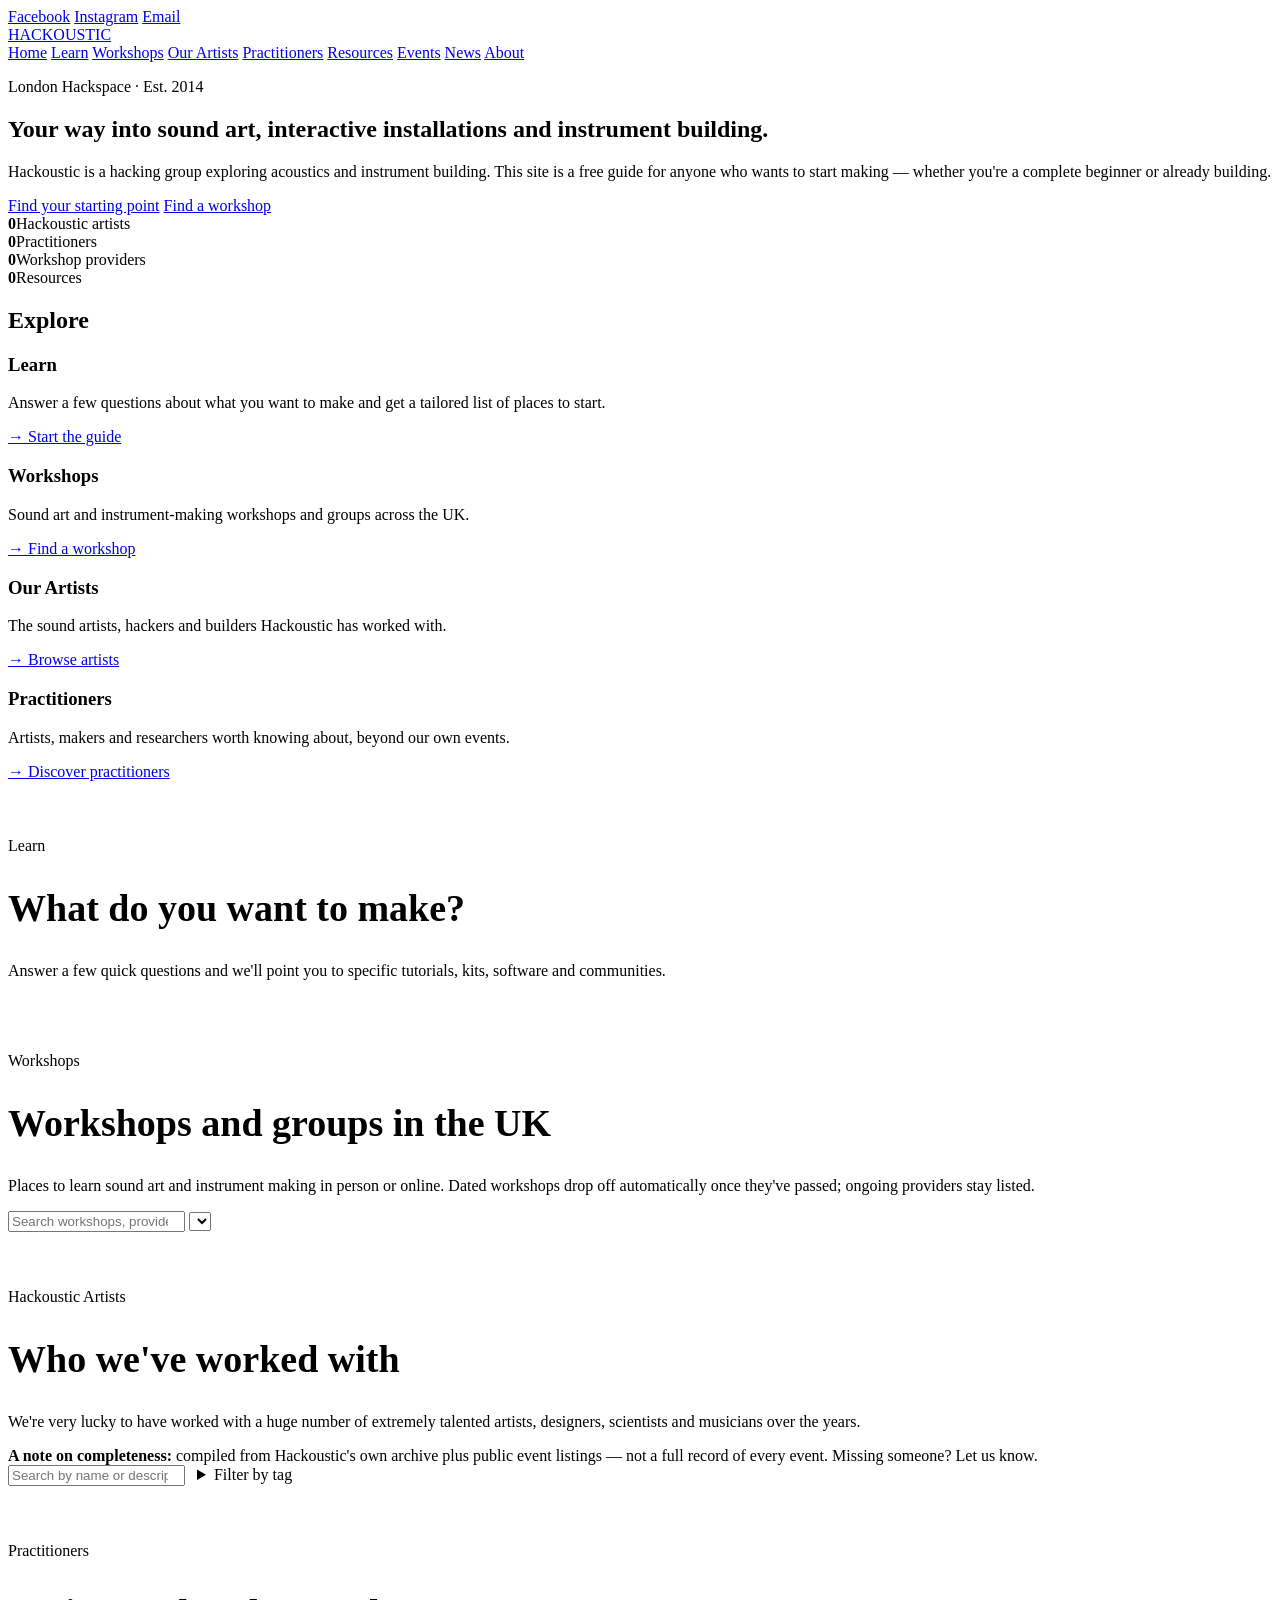
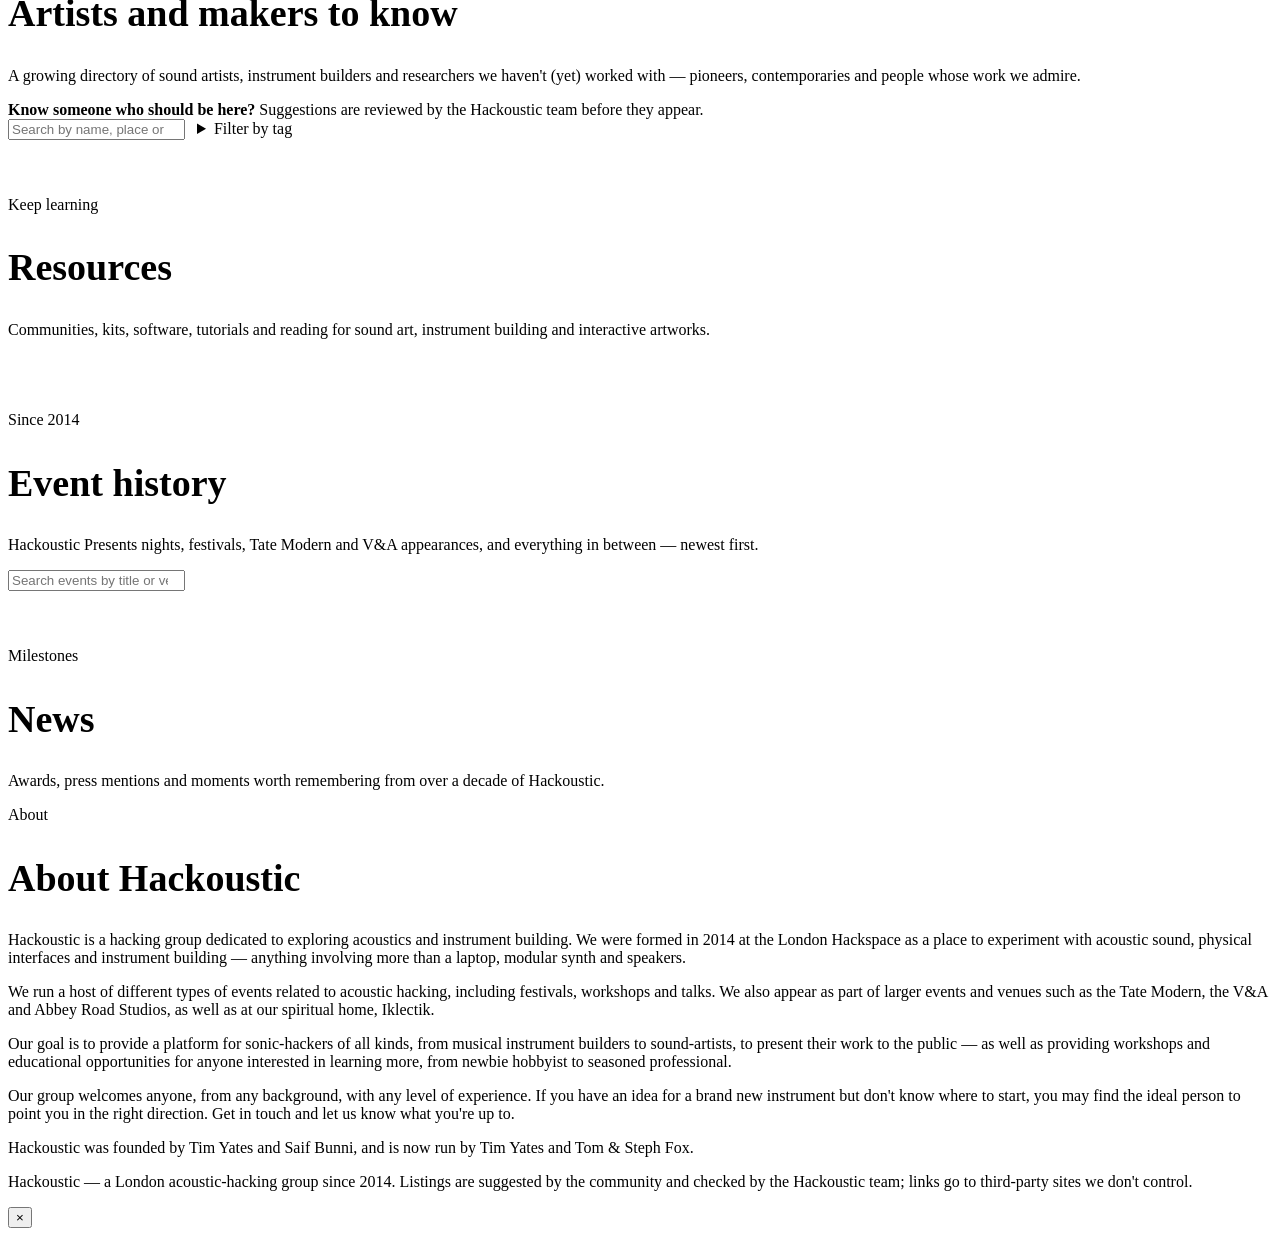
==== commit 6c4adbc6: "Add files via upload" ====
--- a/index.html
+++ b/index.html
@@ -4,182 +4,11 @@
 <meta charset="UTF-8">
 <meta name="viewport" content="width=device-width, initial-scale=1.0">
 <title>Hackoustic — Sound, Hacked Open</title>
+<meta name="description" content="Hackoustic: a London acoustic-hacking group. Artist directory, practitioners, workshops and a guide to getting into sound art, interactive installations and instrument building.">
 <link rel="preconnect" href="https://fonts.googleapis.com">
 <link rel="preconnect" href="https://fonts.gstatic.com" crossorigin>
 <link href="https://fonts.googleapis.com/css2?family=Archivo:wght@500;600;700&family=IBM+Plex+Mono:wght@400;500;600&family=Work+Sans:wght@400;500;600&display=swap" rel="stylesheet">
-<style>
-  :root{
-    --bg:#FAFAF7; --bg-alt:#F1EFE9; --card:#FFFFFF; --ink:#242220; --grey:#726D64;
-    --line:#E4E0D6; --accent:#B15A2B; --accent-soft:#F1DFC9; --muted2:#A39D8F;
-    --danger:#B0392F;
-    --sans:'Work Sans', sans-serif; --head:'Archivo', sans-serif; --mono:'IBM Plex Mono', monospace;
-  }
-  *{box-sizing:border-box;}
-  body{margin:0; background:var(--bg); color:var(--ink); font-family:var(--sans); line-height:1.55; -webkit-font-smoothing:antialiased;}
-  a{color:var(--accent);}
-  ::selection{background:var(--accent-soft);}
-  :focus-visible{outline:2px solid var(--accent); outline-offset:2px;}
-  .wrap{max-width:1080px; margin:0 auto; padding:0 28px;}
-  img{max-width:100%; display:block;}
-  button{font-family:inherit;}
-
-  /* header */
-  header.site{border-bottom:1px solid var(--line); background:var(--card); position:sticky; top:0; z-index:50;}
-  .header-top{display:flex; justify-content:flex-end; gap:14px; padding:8px 28px; max-width:1080px; margin:0 auto; font-family:var(--mono); font-size:11.5px; color:var(--grey);}
-  .header-top a{color:var(--grey); text-decoration:none;}
-  .header-top a:hover{color:var(--accent);}
-  .nav{display:flex; align-items:center; justify-content:space-between; padding:16px 28px; max-width:1080px; margin:0 auto; flex-wrap:wrap; gap:12px;}
-  .wordmark{font-family:var(--head); font-weight:700; font-size:20px; letter-spacing:-0.01em; text-decoration:none; color:var(--ink);}
-  .tabs{display:flex; gap:6px; flex-wrap:wrap;}
-  .tab-btn{
-    font-family:var(--sans); font-size:14px; color:var(--grey); background:none; border:none;
-    padding:8px 14px; border-radius:6px; cursor:pointer; text-decoration:none;
-  }
-  .tab-btn:hover{color:var(--ink); background:var(--bg-alt);}
-  .tab-btn.active{color:#fff; background:var(--accent); font-weight:600;}
-
-  main{min-height:60vh;}
-  section.tab-panel{display:none;}
-  section.tab-panel.active{display:block;}
-
-  /* hero / home */
-  .hero{padding:56px 0 40px; border-bottom:1px solid var(--line);}
-  .eyebrow{font-family:var(--mono); font-size:12px; letter-spacing:0.1em; text-transform:uppercase; color:var(--accent); margin:0 0 14px;}
-  h1{font-family:var(--head); font-weight:700; font-size:clamp(30px,4.4vw,46px); line-height:1.08; margin:0 0 16px; max-width:700px;}
-  h2{font-family:var(--head); font-weight:700; font-size:clamp(24px,3vw,30px); margin:0 0 8px;}
-  .sub{max-width:620px; color:var(--grey); font-size:16px; margin:0 0 28px;}
-  .note{background:var(--bg-alt); border:1px solid var(--line); border-radius:8px; padding:14px 18px; font-size:13.5px; color:var(--grey); max-width:620px;}
-  .note b{color:var(--ink);}
-  .stats{display:flex; gap:40px; margin-top:28px; flex-wrap:wrap;}
-  .stat b{display:block; font-family:var(--head); font-size:26px; font-weight:700;}
-  .stat span{font-family:var(--mono); font-size:11px; color:var(--grey); text-transform:uppercase; letter-spacing:.06em;}
-
-  .home-section{padding:44px 0; border-bottom:1px solid var(--line);}
-  .home-grid{display:grid; grid-template-columns:repeat(3,1fr); gap:16px; margin-top:20px;}
-  .home-card{background:var(--card); border:1px solid var(--line); border-radius:10px; padding:20px;}
-  .home-card h3{font-family:var(--head); font-size:17px; margin:0 0 6px;}
-  .home-card p{font-size:13.5px; color:var(--grey); margin:0 0 12px;}
-  .home-card a.cta-link{font-family:var(--mono); font-size:12.5px; text-decoration:none;}
-  .venue-row{display:flex; gap:10px; flex-wrap:wrap; margin-top:16px;}
-  .venue-chip{font-family:var(--mono); font-size:11.5px; padding:6px 12px; border-radius:20px; background:var(--bg-alt); border:1px solid var(--line); color:var(--grey);}
-
-  /* controls (search/filter) shared */
-  .controls{display:flex; gap:12px; flex-wrap:wrap; align-items:center; padding:20px 0; position:sticky; top:57px; background:var(--bg); z-index:30; border-bottom:1px solid var(--line);}
-  input[type="search"], input[type="text"], input[type="url"], input[type="date"], input[type="password"], textarea, select{
-    background:var(--card); border:1px solid var(--line); color:var(--ink);
-    padding:10px 13px; border-radius:6px; font-family:var(--sans); font-size:14.5px; resize:vertical;
-  }
-  input[type="search"]{flex:1 1 220px;}
-  input::placeholder, textarea::placeholder{color:var(--muted2);}
-  .tagbar{display:flex; gap:8px; flex-wrap:wrap;}
-  .tag-pill{font-family:var(--mono); font-size:12px; padding:6px 12px; border-radius:20px; background:var(--card); border:1px solid var(--line); color:var(--grey); cursor:pointer; transition:all .15s; white-space:nowrap;}
-  .tag-pill:hover{border-color:var(--accent); color:var(--ink);}
-  .tag-pill.active{background:var(--accent); border-color:var(--accent); color:#fff; font-weight:600;}
-
-  /* artist grid */
-  section.directory{padding:34px 0 60px;}
-  .grid{display:grid; grid-template-columns:repeat(auto-fill,minmax(250px,1fr)); gap:16px;}
-  .card{position:relative; background:var(--card); border:1px solid var(--line); border-radius:10px; overflow:hidden; display:flex; flex-direction:column; cursor:pointer; transition:border-color .15s, transform .15s; text-align:left;}
-  .card:hover{border-color:var(--accent); transform:translateY(-2px);}
-  .card .thumb{width:100%; aspect-ratio:4/3; object-fit:cover; background:var(--bg-alt);}
-  .card .thumb-fallback{width:100%; aspect-ratio:4/3; background:var(--bg-alt); display:flex; align-items:center; justify-content:center; font-family:var(--head); font-size:32px; font-weight:700; color:var(--muted2);}
-  .card .body{padding:16px 18px 16px;}
-  .card .top-row{display:flex; justify-content:space-between; align-items:flex-start; gap:8px; margin-bottom:6px;}
-  .card .socket{font-family:var(--mono); font-size:10.5px; color:var(--muted2); letter-spacing:.06em;}
-  .card h3{font-family:var(--head); font-weight:700; font-size:17px; margin:0 0 8px; letter-spacing:-0.01em;}
-  .card .bio{color:var(--grey); font-size:13.5px; overflow:hidden; display:-webkit-box; -webkit-line-clamp:3; -webkit-box-orient:vertical; margin:0 0 10px;}
-  .card .tags{display:flex; flex-wrap:wrap; gap:6px; margin-bottom:8px;}
-  .chip{font-family:var(--mono); font-size:10.5px; padding:3px 9px; border-radius:12px; background:var(--bg-alt); color:var(--accent); border:1px solid var(--line); text-transform:uppercase; letter-spacing:.05em;}
-  .card .cta{font-family:var(--mono); font-size:11.5px; color:var(--accent);}
-  .empty{grid-column:1/-1; text-align:center; padding:60px 20px; color:var(--grey); font-family:var(--mono); font-size:13.5px; border:1px dashed var(--line); border-radius:8px;}
-
-  /* events + news lists */
-  .timeline{display:flex; flex-direction:column; gap:0; margin-top:10px;}
-  .tl-item{display:grid; grid-template-columns:120px 1fr; gap:20px; padding:20px 0; border-bottom:1px solid var(--line);}
-  .tl-date{font-family:var(--mono); font-size:12.5px; color:var(--accent); padding-top:2px;}
-  .tl-title{font-family:var(--head); font-weight:700; font-size:17px; margin:0 0 4px;}
-  .tl-venue{font-family:var(--mono); font-size:11.5px; color:var(--muted2); margin-bottom:6px;}
-  .tl-desc{font-size:14px; color:var(--grey); margin:0;}
-  .tl-link{font-family:var(--mono); font-size:12px; margin-top:6px; display:inline-block;}
-  @media(max-width:600px){ .tl-item{grid-template-columns:1fr;} }
-
-  .news-grid{display:grid; grid-template-columns:1fr 1fr; gap:16px; margin-top:10px;}
-  .news-card{background:var(--card); border:1px solid var(--line); border-radius:10px; padding:22px;}
-  .news-card .tl-date{margin-bottom:8px;}
-  .news-card h3{font-family:var(--head); font-size:18px; margin:0 0 8px;}
-  .news-card p{font-size:14px; color:var(--grey); margin:0 0 10px;}
-  @media(max-width:640px){ .news-grid{grid-template-columns:1fr;} }
-
-  /* modal (artist detail) */
-  .modal-backdrop{position:fixed; inset:0; background:rgba(36,34,32,0.55); display:none; align-items:flex-start; justify-content:center; padding:6vh 20px; z-index:100; overflow-y:auto;}
-  .modal-backdrop.open{display:flex;}
-  .modal{background:var(--card); border-radius:12px; max-width:580px; width:100%; padding:0 0 30px; position:relative; box-shadow:0 20px 60px rgba(0,0,0,0.25); overflow:hidden;}
-  .modal-img{width:100%; aspect-ratio:16/9; object-fit:cover; background:var(--bg-alt);}
-  .modal-inner{padding:28px 34px 0;}
-  .modal-close{position:absolute; top:14px; right:14px; background:rgba(255,255,255,0.9); border:1px solid var(--line); width:32px; height:32px; border-radius:50%; font-size:16px; cursor:pointer; color:var(--grey); z-index:2;}
-  .modal-close:hover{color:var(--accent); border-color:var(--accent);}
-  .modal .socket{font-family:var(--mono); font-size:11px; color:var(--muted2); letter-spacing:.06em;}
-  .modal h2{font-family:var(--head); font-size:26px; margin:6px 0 4px;}
-  .modal .event-line{font-family:var(--mono); font-size:12.5px; color:var(--accent); margin-bottom:14px;}
-  .modal .tags{display:flex; flex-wrap:wrap; gap:6px; margin-bottom:16px;}
-  .modal .bio-full{font-size:15px; color:#3C3934; margin-bottom:20px; white-space:pre-line;}
-  .modal .links{display:flex; flex-direction:column; gap:8px;}
-  .modal .links a{display:inline-flex; align-items:center; gap:8px; font-family:var(--mono); font-size:13px; color:var(--ink); text-decoration:none; padding:9px 12px; background:var(--bg-alt); border:1px solid var(--line); border-radius:6px;}
-  .modal .links a:hover{border-color:var(--accent); color:var(--accent);}
-  .modal .no-link{font-family:var(--mono); font-size:12.5px; color:var(--muted2);}
-
-  /* about */
-  .about-body{max-width:680px; padding:44px 0 70px;}
-  .about-body p{font-size:15.5px; color:#3C3934;}
-  .founders{font-family:var(--mono); font-size:13px; color:var(--grey); margin-top:24px; padding-top:20px; border-top:1px solid var(--line);}
-
-  footer{border-top:1px solid var(--line); padding:36px 0 56px;}
-  .footer-row{display:flex; justify-content:space-between; align-items:center; gap:20px; flex-wrap:wrap;}
-  .footer-about{max-width:480px; color:var(--grey); font-size:13px;}
-  .footer-tools{display:flex; gap:10px; flex-wrap:wrap;}
-  button.ghost{font-family:var(--mono); font-size:12px; background:transparent; color:var(--grey); border:1px solid var(--line); padding:8px 14px; border-radius:6px; cursor:pointer;}
-  button.ghost:hover{color:var(--accent); border-color:var(--accent);}
-  button.primary{font-family:var(--mono); font-size:13px; font-weight:600; letter-spacing:.03em; background:var(--accent); color:#fff; border:none; padding:12px 22px; border-radius:6px; cursor:pointer;}
-  button.primary:hover{background:#96491F;}
-  button.small-danger{font-family:var(--mono); font-size:11.5px; background:none; border:1px solid var(--line); color:var(--danger); padding:5px 10px; border-radius:5px; cursor:pointer;}
-  button.small-danger:hover{border-color:var(--danger); background:#FBEAE7;}
-  button.small{font-family:var(--mono); font-size:11.5px; background:none; border:1px solid var(--line); color:var(--grey); padding:5px 10px; border-radius:5px; cursor:pointer;}
-  button.small:hover{border-color:var(--accent); color:var(--accent);}
-
-  /* admin */
-  .admin-gate{max-width:420px; margin:80px auto; text-align:center; padding:40px; background:var(--card); border:1px solid var(--line); border-radius:12px;}
-  .admin-gate p{color:var(--grey); font-size:13.5px;}
-  .admin-gate input{width:100%; margin:16px 0; text-align:center;}
-  .admin-warning{background:#FBEAE7; border:1px solid #E9C4BC; color:#7A3327; border-radius:8px; padding:12px 16px; font-size:12.5px; margin-bottom:24px; font-family:var(--mono);}
-  .admin-tabs{display:flex; gap:8px; margin:24px 0; border-bottom:1px solid var(--line); padding-bottom:0;}
-  .admin-tab-btn{font-family:var(--mono); font-size:12.5px; padding:10px 16px; background:none; border:none; border-bottom:2px solid transparent; color:var(--grey); cursor:pointer;}
-  .admin-tab-btn.active{color:var(--accent); border-bottom-color:var(--accent); font-weight:600;}
-  .admin-panel{display:none;}
-  .admin-panel.active{display:block;}
-  form.admin-form{display:grid; grid-template-columns:1fr 1fr; gap:14px; background:var(--card); border:1px solid var(--line); border-radius:10px; padding:24px; margin-bottom:30px;}
-  .field{display:flex; flex-direction:column; gap:6px;}
-  .field.full{grid-column:1/-1;}
-  label{font-family:var(--mono); font-size:11px; letter-spacing:.05em; text-transform:uppercase; color:var(--grey);}
-  textarea{min-height:80px;}
-  .hint{font-size:11.5px; color:var(--muted2); font-family:var(--mono);}
-  .actions{grid-column:1/-1; display:flex; gap:12px; align-items:center; margin-top:4px; flex-wrap:wrap;}
-  #form-msg, .form-msg{font-family:var(--mono); font-size:12.5px; color:var(--accent);}
-  .image-input-row{display:flex; gap:10px; align-items:center; flex-wrap:wrap;}
-  .image-preview{width:90px; height:68px; object-fit:cover; border-radius:6px; border:1px solid var(--line); background:var(--bg-alt);}
-  .admin-list{display:flex; flex-direction:column; gap:10px;}
-  .admin-row{display:flex; justify-content:space-between; align-items:center; gap:14px; background:var(--card); border:1px solid var(--line); border-radius:8px; padding:12px 16px;}
-  .admin-row .info{font-size:13.5px;}
-  .admin-row .info b{font-family:var(--head);}
-  .admin-row .info span{display:block; font-family:var(--mono); font-size:11px; color:var(--muted2); margin-top:2px;}
-  .admin-row .row-actions{display:flex; gap:8px; flex-shrink:0;}
-
-  @media (max-width:640px){
-    .header-top{display:none;}
-    .home-grid{grid-template-columns:1fr;}
-    form.admin-form{grid-template-columns:1fr;}
-    .controls{position:static;}
-  }
-</style>
+<link rel="stylesheet" href="css/style.css">
 </head>
 <body>
 
@@ -193,7 +22,11 @@
     <a class="wordmark" href="#home">HACKOUSTIC</a>
     <nav class="tabs">
       <a class="tab-btn" data-tab="home" href="#home">Home</a>
-      <a class="tab-btn" data-tab="artists" href="#artists">Artists</a>
+      <a class="tab-btn" data-tab="learn" href="#learn">Learn</a>
+      <a class="tab-btn" data-tab="workshops" href="#workshops">Workshops</a>
+      <a class="tab-btn" data-tab="artists" href="#artists">Our Artists</a>
+      <a class="tab-btn" data-tab="practitioners" href="#practitioners">Practitioners</a>
+      <a class="tab-btn" data-tab="resources" href="#resources">Resources</a>
       <a class="tab-btn" data-tab="events" href="#events">Events</a>
       <a class="tab-btn" data-tab="news" href="#news">News</a>
       <a class="tab-btn" data-tab="about" href="#about">About</a>
@@ -203,73 +36,111 @@
 
 <main class="wrap">
 
-  <!-- HOME -->
   <section class="tab-panel" id="panel-home">
     <div class="hero">
       <p class="eyebrow">London Hackspace · Est. 2014</p>
-      <h1>Instruments nobody sold us.</h1>
-      <p class="sub">Hackoustic is a hacking group dedicated to exploring acoustics and instrument building — a community of sonic hackers, instrument builders and sound artists based at the London Hackspace since 2014.</p>
+      <h1>Your way into sound art, interactive installations and instrument building.</h1>
+      <p class="sub">Hackoustic is a hacking group exploring acoustics and instrument building. This site is a free guide for anyone who wants to start making — whether you're a complete beginner or already building.</p>
+      <div class="submit-bar">
+        <a class="btn" href="#learn">Find your starting point</a>
+        <a class="btn outline" href="#workshops">Find a workshop</a>
+      </div>
       <div class="stats">
-        <div class="stat"><b id="home-stat-artists">0</b><span>Artists</span></div>
-        <div class="stat"><b id="home-stat-events">0</b><span>Events archived</span></div>
-        <div class="stat"><b>2014</b><span>Founded</span></div>
+        <div class="stat"><b id="stat-artists">0</b><span>Hackoustic artists</span></div>
+        <div class="stat"><b id="stat-practitioners">0</b><span>Practitioners</span></div>
+        <div class="stat"><b id="stat-workshops">0</b><span>Workshop providers</span></div>
+        <div class="stat"><b id="stat-resources">0</b><span>Resources</span></div>
       </div>
-      <div class="venue-row" id="home-venues"></div>
     </div>
-
     <div class="home-section">
       <h2>Explore</h2>
-      <p class="sub" style="margin-bottom:0;">Three ways into what we do.</p>
-      <div class="home-grid">
-        <div class="home-card">
-          <h3>Artist Directory</h3>
-          <p>Profiles, bios and links for the sound artists, hackers and instrument builders we've worked with.</p>
-          <a class="tab-btn cta-link" data-tab="artists" href="#artists" style="padding:0; color:var(--accent);">→ Browse artists</a>
-        </div>
-        <div class="home-card">
-          <h3>Events</h3>
-          <p>A running history of Hackoustic nights, festivals and appearances since 2014.</p>
-          <a class="tab-btn cta-link" data-tab="events" href="#events" style="padding:0; color:var(--accent);">→ See the timeline</a>
-        </div>
-        <div class="home-card">
-          <h3>News</h3>
-          <p>Milestones, awards and highlights from over a decade of hacked sound.</p>
-          <a class="tab-btn cta-link" data-tab="news" href="#news" style="padding:0; color:var(--accent);">→ Read the news</a>
-        </div>
+      <div class="home-grid" id="home-grid">
+        <div class="home-card"><h3>Learn</h3><p>Answer a few questions about what you want to make and get a tailored list of places to start.</p><a class="cta-link" href="#learn">→ Start the guide</a></div>
+        <div class="home-card"><h3>Workshops</h3><p>Sound art and instrument-making workshops and groups across the UK.</p><a class="cta-link" href="#workshops">→ Find a workshop</a></div>
+        <div class="home-card"><h3>Our Artists</h3><p>The sound artists, hackers and builders Hackoustic has worked with.</p><a class="cta-link" href="#artists">→ Browse artists</a></div>
+        <div class="home-card"><h3>Practitioners</h3><p>Artists, makers and researchers worth knowing about, beyond our own events.</p><a class="cta-link" href="#practitioners">→ Discover practitioners</a></div>
       </div>
     </div>
   </section>
 
-  <!-- ARTISTS -->
+  <section class="tab-panel" id="panel-learn">
+    <div class="hero" style="padding-top:40px;">
+      <p class="eyebrow">Learn</p>
+      <h1 style="font-size:clamp(28px,4vw,38px);">What do you want to make?</h1>
+      <p class="sub">Answer a few quick questions and we'll point you to specific tutorials, kits, software and communities.</p>
+    </div>
+    <div class="flow" id="flow"></div>
+  </section>
+
+  <section class="tab-panel" id="panel-workshops">
+    <div class="hero" style="padding-top:40px;">
+      <p class="eyebrow">Workshops</p>
+      <h1 style="font-size:clamp(28px,4vw,38px);">Workshops and groups in the UK</h1>
+      <p class="sub">Places to learn sound art and instrument making in person or online. Dated workshops drop off automatically once they've passed; ongoing providers stay listed.</p>
+      <div class="submit-bar" id="submit-workshop"></div>
+    </div>
+    <div class="controls">
+      <input type="search" id="ws-search" placeholder="Search workshops, providers or places…" aria-label="Search workshops">
+      <select id="ws-region" class="filter" aria-label="Filter by region"></select>
+    </div>
+    <section class="directory"><div id="ws-list"></div></section>
+  </section>
+
   <section class="tab-panel" id="panel-artists">
     <div class="hero" style="padding-top:40px;">
-      <p class="eyebrow">Artist Profiles</p>
+      <p class="eyebrow">Hackoustic Artists</p>
       <h1 style="font-size:clamp(28px,4vw,38px);">Who we've worked with</h1>
-      <p class="sub">We're very lucky to have worked with a huge number of extremely talented artists, designers, scientists and musicians over the years. Short profiles and links for everyone we've worked with, below.</p>
-      <div class="note"><b>A note on completeness:</b> compiled from Hackoustic's own artist archive plus public event listings — not a full scrape of every event or our Eventbrite history. Missing someone? It's added from the backend.</div>
+      <p class="sub">We're very lucky to have worked with a huge number of extremely talented artists, designers, scientists and musicians over the years.</p>
+      <div class="note"><b>A note on completeness:</b> compiled from Hackoustic's own archive plus public event listings — not a full record of every event. Missing someone? Let us know.</div>
     </div>
-    <div class="controls">
-      <input type="search" id="artist-search" placeholder="Search by name or description…" aria-label="Search artists">
-      <div class="tagbar" id="artist-tagbar"></div>
+    <div class="controls" style="flex-direction:column; align-items:stretch;">
+      <div style="display:flex; gap:12px; flex-wrap:wrap; align-items:center;">
+        <input type="search" id="artist-search" placeholder="Search by name or description…" aria-label="Search artists">
+        <details class="tag-details"><summary>Filter by tag</summary><div class="tagbar" id="artist-tagbar"></div></details>
+      </div>
+      <div id="artist-active" class="active-tag-line" style="display:none;"></div>
     </div>
     <section class="directory"><div class="grid" id="artist-grid"></div></section>
   </section>
 
-  <!-- EVENTS -->
+  <section class="tab-panel" id="panel-practitioners">
+    <div class="hero" style="padding-top:40px;">
+      <p class="eyebrow">Practitioners</p>
+      <h1 style="font-size:clamp(28px,4vw,38px);">Artists and makers to know</h1>
+      <p class="sub">A growing directory of sound artists, instrument builders and researchers we haven't (yet) worked with — pioneers, contemporaries and people whose work we admire.</p>
+      <div class="note"><b>Know someone who should be here?</b> Suggestions are reviewed by the Hackoustic team before they appear.</div>
+      <div class="submit-bar" id="submit-practitioner"></div>
+    </div>
+    <div class="controls" style="flex-direction:column; align-items:stretch;">
+      <div style="display:flex; gap:12px; flex-wrap:wrap; align-items:center;">
+        <input type="search" id="prac-search" placeholder="Search by name, place or description…" aria-label="Search practitioners">
+        <details class="tag-details"><summary>Filter by tag</summary><div class="tagbar" id="prac-tagbar"></div></details>
+      </div>
+      <div id="prac-active" class="active-tag-line" style="display:none;"></div>
+    </div>
+    <section class="directory"><div class="grid" id="prac-grid"></div></section>
+  </section>
+
+  <section class="tab-panel" id="panel-resources">
+    <div class="hero" style="padding-top:40px;">
+      <p class="eyebrow">Keep learning</p>
+      <h1 style="font-size:clamp(28px,4vw,38px);">Resources</h1>
+      <p class="sub">Communities, kits, software, tutorials and reading for sound art, instrument building and interactive artworks.</p>
+      <div class="submit-bar" id="submit-resource"></div>
+    </div>
+    <section class="directory"><div id="resources-list"></div></section>
+  </section>
+
   <section class="tab-panel" id="panel-events">
     <div class="hero" style="padding-top:40px;">
       <p class="eyebrow">Since 2014</p>
       <h1 style="font-size:clamp(28px,4vw,38px);">Event history</h1>
-      <p class="sub">Hackoustic Presents nights, festivals, Tate Modern and V&A appearances, and everything in between — newest first.</p>
-      <div class="note"><b>A note on sources:</b> built from Hackoustic's own published event posts. Full Eventbrite order history lives behind your organiser login, which I can't access — add anything missing from the backend.</div>
+      <p class="sub">Hackoustic Presents nights, festivals, Tate Modern and V&amp;A appearances, and everything in between — newest first.</p>
     </div>
-    <div class="controls">
-      <input type="search" id="event-search" placeholder="Search events by title or venue…" aria-label="Search events">
-    </div>
+    <div class="controls"><input type="search" id="event-search" placeholder="Search events by title or venue…" aria-label="Search events"></div>
     <section class="directory"><div class="timeline" id="event-list"></div></section>
   </section>
 
-  <!-- NEWS -->
   <section class="tab-panel" id="panel-news">
     <div class="hero" style="padding-top:40px;">
       <p class="eyebrow">Milestones</p>
@@ -279,887 +150,32 @@
     <section class="directory"><div class="news-grid" id="news-grid"></div></section>
   </section>
 
-  <!-- ABOUT -->
   <section class="tab-panel" id="panel-about">
     <div class="about-body">
       <p class="eyebrow">About</p>
       <h1 style="font-size:clamp(28px,4vw,38px);">About Hackoustic</h1>
       <p>Hackoustic is a hacking group dedicated to exploring acoustics and instrument building. We were formed in 2014 at the London Hackspace as a place to experiment with acoustic sound, physical interfaces and instrument building — anything involving more than a laptop, modular synth and speakers.</p>
-      <p>We run a host of different types of events related to acoustic hacking, including festivals, workshops and talks. We also appear as part of larger events and venues such as the Tate Modern, the V&A and Abbey Road Studios, as well as at our spiritual home, Iklectik.</p>
+      <p>We run a host of different types of events related to acoustic hacking, including festivals, workshops and talks. We also appear as part of larger events and venues such as the Tate Modern, the V&amp;A and Abbey Road Studios, as well as at our spiritual home, Iklectik.</p>
       <p>Our goal is to provide a platform for sonic-hackers of all kinds, from musical instrument builders to sound-artists, to present their work to the public — as well as providing workshops and educational opportunities for anyone interested in learning more, from newbie hobbyist to seasoned professional.</p>
       <p>Our group welcomes anyone, from any background, with any level of experience. If you have an idea for a brand new instrument but don't know where to start, you may find the ideal person to point you in the right direction. Get in touch and let us know what you're up to.</p>
       <p class="founders">Hackoustic was founded by Tim Yates and Saif Bunni, and is now run by Tim Yates and Tom &amp; Steph Fox.</p>
     </div>
   </section>
-
-  <!-- ADMIN (unlinked from nav) -->
-  <section class="tab-panel" id="panel-admin"></section>
-
 </main>
 
-<footer id="site-footer">
+<footer>
   <div class="wrap footer-row">
-    <p class="footer-about">This site's Artists, Events and News data lives in your browser's local storage — nothing is sent anywhere. Export a backup before clearing your browser data, or to move it to another device.</p>
-    <div class="footer-tools">
-      <button class="ghost" id="export-btn">Export .json</button>
-      <button class="ghost" id="import-btn">Import .json</button>
-      <input type="file" id="import-file" accept="application/json" style="display:none">
-    </div>
+    <p class="footer-about">Hackoustic — a London acoustic-hacking group since 2014. Listings are suggested by the community and checked by the Hackoustic team; links go to third-party sites we don't control.</p>
   </div>
 </footer>
 
 <div class="modal-backdrop" id="modal-backdrop">
-  <div class="modal" id="modal" role="dialog" aria-modal="true">
+  <div class="modal" role="dialog" aria-modal="true">
     <button class="modal-close" id="modal-close" aria-label="Close">&times;</button>
     <div id="modal-body"></div>
   </div>
 </div>
 
-<script>
-/* =========================================================================
-   DATA
-   ========================================================================= */
-
-const ARTISTS_SEED = [
-  {name:"Tim Yates", tags:["founder","instrument-builder","sound-artist"], event:"Founder & Director, ongoing", image:"",
-    bio:"Award-winning instrument builder, sound-artist and musician who makes, builds and finds instruments for performance and installation. Shown work at the Tate Modern, the V&A and Xi'an International Maker Faire. Runs the R&D programme at Drake Music and produces for Music Tech Fest.",
-    links:[{label:"Website", url:"http://timyates.net/"},{label:"Twitter", url:"https://twitter.com/TimYatesSounds"}]},
-  {name:"Vulpestruments (Tom Fox)", tags:["founder","creative-director","instrument-builder","educator"], event:"Founder & Creative Director, ongoing", image:"",
-    bio:"Tom Fox's project exploring reclaimed materials and odd bits of physics and technology to find new methods of sound creation and interaction. Shown at the Tate Modern, the V&A, the Royal College of Music and Art; runs workshops at UCA, LCC and Brighton University.",
-    links:[{label:"Website", url:"https://vulpestruments.com/"},{label:"Twitter", url:"https://twitter.com/Vulpestruments"},{label:"Instagram", url:"https://www.instagram.com/vulpestruments/"}]},
-  {name:"Gawain Hewitt", tags:["composer","educator"], event:"Hackoustic Presents, 2017 & 2018", image:"",
-    bio:"Artist and composer known for combining technology with more traditional musical and artistic practices. Shown at Spitalfields Festival, the V&A and Tate Modern; part of the team that won the European Space Agency prize at Music Tech Fest 2018 for a satellite-data sonification piece.",
-    links:[{label:"Website", url:"http://gawainhewitt.co.uk/"},{label:"Twitter", url:"https://twitter.com/GawainHewitt"},{label:"Instagram", url:"https://www.instagram.com/gawainhewitt/"}]},
-  {name:"Adrian Holder (Precis)", tags:["sound-artist","electronics"], event:"Artist Profile archive", image:"",
-    bio:"Sound and visual artist who processes real-world sounds using anything from a hacked radio to MAX for Live, working across genres to convey the balance between audio and visual perception.",
-    links:[]},
-  {name:"Jen Haugan", tags:["designer","sound-artist"], event:"Hackoustic Presents, Aug 2017", image:"",
-    bio:"Multidisciplinary designer with an MA in Information Experience Design from the RCA, creating tangible experiences with light and sound. Exhibited at Sónar+D and IRCAM. Runs design collective Studio Strohm.",
-    links:[{label:"Website", url:"http://jenhaugan.com/"},{label:"Studio Strohm", url:"http://www.studiostrohm.com/"}]},
-  {name:"Richard Grant (Son.im)", tags:["sound-artist","sculpture"], event:"Artist Profile archive", image:"",
-    bio:"Founder of Son.im, a studio bridging art and show-craft. Sculptural work combines acoustics with sight and smell to encourage audience participation. Has worked with NASA, Disney and Abbey Road Studios.",
-    links:[{label:"Website", url:"https://son.im/"}]},
-  {name:"Ashleigh Fisk", tags:["ceramics","sound-artist"], event:"Hackoustic Presents, Nov 2018", image:"",
-    bio:"Multimedia artist working in ceramics, performance and sound, using archaeological and contemporary ceramics to summon historical characters through timeless sounds and folkloric narrative.",
-    links:[]},
-  {name:"MyPandaShallFly (Suren Seneviratne)", tags:["musician","producer"], event:"Artist Profile archive", image:"",
-    bio:"London-based producer whose remix work first got Pitchfork's attention in 2010. Has remixed The Weeknd and Little Boots, and played BBC Hackney Weekender, Outlook and Glade.",
-    links:[{label:"Facebook", url:"https://www.facebook.com/mypandashallfly"},{label:"Twitter", url:"https://twitter.com/mypandashallfly"},{label:"Instagram", url:"https://www.instagram.com/mypandashallfly/"}]},
-  {name:"Andrew Hockey", tags:["composer","instrument-builder"], event:"Artist Profile archive", image:"",
-    bio:"Composer and music technologist specialising in interactive instruments that let music be experienced outside a linear form. Featured on BBC Click, Berlin Maker Faire and the Old Truman Brewery.",
-    links:[{label:"Website", url:"https://www.andrewhockey.com/"},{label:"Instagram", url:"https://www.instagram.com/andrewrhockey/"}]},
-  {name:"Adam Paroussos (Bamboo Mustard)", tags:["sound-designer","performer"], event:"Hackoustic Presents, Nov 2018", image:"",
-    bio:"Sound designer, composer and performer who builds instruments and sound costumes for improvised audience performance. Runs multi-disciplinary event series Crossspace.",
-    links:[{label:"Website", url:"https://adammk25.wixsite.com/adamparoussos/"},{label:"Instagram", url:"https://www.instagram.com/bamboo_mustard/"},{label:"YouTube", url:"https://www.youtube.com/channel/UCv9xaXYGZaypHWRJG5wNwIQ"}]},
-  {name:"Brendan O'Connor", tags:["music-technologist","researcher"], event:"Artist Profile archive", image:"",
-    bio:"Music technologist working on sound installations, compositions and audio applications. PhD student at Queen Mary University of London researching vocal behaviour with machine learning. Shown at Ars Electronica and We Are Robots.",
-    links:[{label:"Website", url:"http://www.brendanoconnormusic.com/"}]},
-  {name:"Mother Disorder", tags:["performer","electronics"], event:"Hackoustic Presents, June 2018", image:"",
-    bio:"Performance piece Crystalline uses body-mounted microphones and foreboding electronic music, blending performance art and dark improvised sound around mental illness and neurodiversity.",
-    links:[{label:"Website", url:"http://www.motherdisorder.co.uk/"},{label:"SoundCloud", url:"https://soundcloud.com/motherdisorder"},{label:"Facebook", url:"https://www.facebook.com/MotherDisorder/"}]},
-  {name:"Nick Murray", tags:["composer","producer"], event:"Hackoustic Village, 2017", image:"",
-    bio:"London-based writer, composer and producer.",
-    links:[{label:"Website", url:"http://www.nickmurray.horse/"}]},
-  {name:"Amy Cutler", tags:["sound-artist","curator","researcher"], event:"Hackoustic Presents, Sept 2018 / Iklectik, 2021", image:"",
-    bio:"Artist, cultural geographer, curator, writer and film-maker working with geography and nonhuman others. Has run live events with the BBC, Somerset House, Sheffield Doc/Fest, the Wellcome Trust, the Horniman Museum and Tate Modern. Performs as RAVINE/MACHINE with Scott Pitkethly.",
-    links:[]},
-  {name:"Dom Aversano", tags:["percussionist","composer"], event:"Hackoustic Village, 2017 / Presents, Oct 2017", image:"",
-    bio:"Multi-instrumentalist percussionist and composer whose primary instrument is the handpan, strongly influenced by konnakol, the Indian rhythmic vocal language.",
-    links:[{label:"Website", url:"https://www.domaversano.com/"}]},
-  {name:"Antosh Wojcik", tags:["poet","performer"], event:"We Are Robots, 2017 / Presents, Aug 2017", image:"",
-    bio:"Poet, performer and Lecturer of Poetry and Creative Writing at the University of Winchester. One half of sound-art duo Post Everything.",
-    links:[]},
-  {name:"Jenn Kirby", tags:["composer","music-technologist"], event:"Hackoustic Village, 2017 / Presents, Aug 2017", image:"",
-    bio:"Composer, performer, lecturer and music technologist. Programme Leader for MA Music at the University of the West of Scotland; founder of the Swansea Laptop Orchestra and Vice-President of the Irish Sound, Science and Technology Association.",
-    links:[{label:"Website", url:"http://www.jennkirby.com/"}]},
-  {name:"Cutlasses (Scott Pitkethly)", tags:["sound-artist","musician"], event:"The Hackompilation, 2020 / Iklectik, 2021 (as RAVINE/MACHINE)", image:"",
-    bio:"Solo project integrating the process of making music with the process of building the tools to make it — field recordings manipulated by DIY electronics, live guitar drones and cinematic melody. Also performs as RAVINE/MACHINE with Amy Cutler.",
-    links:[]},
-  {name:"Gordon Charlton (Beat Frequency)", tags:["musician","theremin"], event:"Artist Profile archive", image:"",
-    bio:"Records and performs experimental theremin and computer-based music as Beat Frequency. Opened for thereminist Lydia Kavina at the 2010 Ether Festival, Royal Festival Hall.",
-    links:[]},
-  {name:"Eastman Presser", tags:["sound-artist","performer"], event:"We Are Robots, 2017", image:"",
-    bio:"London-based musicker whose practice uses the interaction of sound and the body to playfully question how we listen and what counts as music — performed as Good Listener.",
-    links:[{label:"Blog", url:"https://goodlistenershow.wordpress.com/"}]},
-  {name:"Bo Keeney", tags:["musician","instrument-builder"], event:"Hackoustic Village at We Are Robots", image:"",
-    bio:"Musician performing with a self-built, gesture-controlled instrument. Founded London Interactive Music Meetup (2015–17); released 13+ EPs and albums before moving into real-time responsive music research.",
-    links:[{label:"SoundCloud", url:"https://soundcloud.com/bokeeney"}]},
-  {name:"Kevin Ka Wei Chan (Gwaith Sŵn)", tags:["sound-artist","collective"], event:"Hackoustic Presents, 2017", image:"",
-    bio:"London-based sound artist exploring memory, temporal location and political economy through redundant, discarded consumer audio technology. Collaborated with Tom Fox on the Proximity Mixer installation as part of collective Gwaith Sŵn. Exhibited at LCC, Universität der Künste Berlin and Science Gallery London.",
-    links:[{label:"Website", url:"https://kevinkaweichan.com/"}]},
-  {name:"Charles Matthews", tags:["sound-artist","creative-technologist"], event:"Gamelan, Pringles and Toys, Nov 2015", image:"",
-    bio:"Sound artist and creative technologist working on augmented instruments and software for live performance and accessibility. Works with Drake Music and Hackoustic; teaches sonic arts at City Lit.",
-    links:[{label:"Website", url:"http://ardisson.net/"},{label:"Instagram", url:"https://www.instagram.com/lightrecorders/"},{label:"Twitter", url:"https://twitter.com/matthewscharles"}]},
-  {name:"Diržytė (Gouda)", tags:["instrument-builder","composer"], event:"Hackoustic Presents, April 2018", image:"",
-    bio:"Experimental music instrument designer, composer and sound artist working between the UK and Lithuania. Builds generative sound installations from self-built, electronics-augmented instrumentation, examining Eurocentrism in musical culture.",
-    links:[{label:"Performance video", url:"https://vimeo.com/233489258"}]},
-  {name:"Ana Berkenhoff", tags:["performer","instrument-builder"], event:"Hackoustic Presents, April 2018", image:"",
-    bio:"Versatile artist working across music, theatre, film, poetry, instrument building and installation. Regular UK/Germany performer, featured on Radio 3's Late Junction, BBC Introducing and Radiophrenia Glasgow.",
-    links:[]},
-  {name:"Kuljit Bhamra", tags:["musician","educator"], event:"Hackoustic Village 2017 / Presents, Oct 2017", image:"",
-    bio:"Musician, performer and record producer; a pioneer of the British Bhangra sound and tabla player on Hollywood soundtracks. Runs Keda Music, developing tools to make Indian drumming more accessible.",
-    links:[{label:"Website", url:"http://www.kuljitbhamra.com/"}]},
-  {name:"Andrew McPherson", tags:["researcher","instrument-builder"], event:"Hackoustic Village, 2017", image:"",
-    bio:"Electrical engineer and composer who leads the Augmented Instruments Laboratory at Queen Mary University of London, and created Bela, an open-source platform for ultra-low-latency audio and sensor processing.",
-    links:[]},
-  {name:"Stewart Easton", tags:["textile","installation"], event:"Hackoustic Village, 2017", image:"",
-    bio:"Artist behind interactive tapestries that combine textile craft with sound and electronics.",
-    links:[]},
-  {name:"Chloe Meineck", tags:["designer","social-purpose"], event:"Hackoustic Presents, May 2017", image:"",
-    bio:"Designer, maker, inventor and social entrepreneur based in Bristol and London. Founded Studio Meineck in 2016, working at the intersection of technology, craft and design — including Memory Boxes to support people with dementia.",
-    links:[{label:"Website", url:"http://chloemeineck.co.uk/"}]},
-  {name:"Diego Baresch", tags:["researcher","acoustics"], event:"Hackoustic Presents, May 2017", image:"",
-    bio:"Post-doctoral researcher in Acoustics at Imperial College London, working on levitating and moving objects with sound waves, with a view to potential new cancer treatments.",
-    links:[]},
-  {name:"Rodrigo Viterbo", tags:["educator","community-artist"], event:"Hackoustic Presents, May 2017", image:"",
-    bio:"Portuguese Community Artist and Educator using music and making to work with people of all ages; runs workshops on didgeridoo-making from upcycled materials, including toilet rolls.",
-    links:[{label:"Website", url:"http://www.rodrigoviterbo.com/"}]},
-  {name:"Look Mum No Computer", tags:["instrument-builder","electronics"], event:"Hackoustic Village, 2017", image:"", bio:"Synth builder best known for the Synth Bike series of DIY modular instruments.", links:[]},
-  {name:"DADAMachines", tags:["instrument-builder","electronics"], event:"We Are Robots 2017 / Showcase, Apr 2017", image:"",
-    bio:"Berlin-based studio led by Johannes Lohbihler making music machines accessible to everyone. Their Automat toolkit Kickstarter hit 600% funding around the time of Hackoustic's showcase at Machines Room.",
-    links:[{label:"Website", url:"http://dadamachines.com/en/"}]},
-  {name:"Tim Murray-Browne", tags:["sound-artist","creative-coder"], event:"Hackoustic Presents, June 2018", image:"",
-    bio:"Artist and creative coder based in London working with code, sound, graphics and interactive technology, creating immersive spaces for installation and live performance that respond to the movement of the body.",
-    links:[]},
-  {name:"Stephen Shiell", tags:["sound-artist","performer"], event:"Presents, Mar 2017 & June 2018", image:"",
-    bio:"Combines poetry, sonic art and hand-made instruments in installations and performances — including Ship's Opera, a live operatic concerto of ships' steam whistles, bells, horns and sirens on the VIC 96. Performs with Hannah White.",
-    links:[{label:"Website", url:"http://www.stephenshiell.co.uk"}]},
-  {name:"Laurel Smith-Pardue", tags:["performer"], event:"Hackoustic Presents, June 2018", image:"", bio:"Performer working with an augmented violin.", links:[]},
-  {name:"Blanc Sceol", tags:["instrument-builder","performer"], event:"Hackoustic Presents, June 2018", image:"", bio:"Plays beautiful hand-made acoustic instruments.", links:[]},
-  {name:"Lula Mebrahtu", tags:["musician"], event:"Daylight Music 339, EFG London Jazz Festival 2021", image:"",
-    bio:"Vocalist and early adopter of the MiMu interactive glove controller, using it to push the evolution of live music performance.",
-    links:[{label:"Website", url:"https://www.lulamebrahtu.com/"}]},
-  {name:"Jack Jelfs", tags:["sound-artist"], event:"Hacking Session, Apr 2016 / The Hackompilation, 2020", image:"",
-    bio:"Sound artist behind Stop / Start, an ensemble of sculptural units generating sound to perform a musical composition on an endless, never-exactly-repeating loop. Shown at The Conservatoire, Blackheath.", links:[]},
-  {name:"Phlegmm", tags:["sound-artist"], event:"The Hackompilation, 2020", image:"", bio:"Sound artist featured on The Hackompilation.", links:[]},
-  {name:"Harky", tags:["sound-artist"], event:"The Hackompilation, 2020", image:"", bio:"Sound artist featured on The Hackompilation.", links:[]},
-  {name:"Kelly Snook", tags:["sound-artist"], event:"The Hackompilation, 2020", image:"", bio:"Sound artist featured on The Hackompilation.", links:[]},
-  {name:"Frazer Merrick", tags:["sound-artist"], event:"The Hackompilation, 2020 / Hackoustic Orchestra, 2024", image:"", bio:"Sound artist featured on The Hackompilation and, later, the Hackoustic Orchestra line-up at Daylight Music 382.", links:[]},
-  {name:"Helen Leigh", tags:["electronics","sculpture"], event:"The Hackompilation, 2020", image:"", bio:"Maker of circuit-sculpture creatures — electronics-driven sculptural sound work.", links:[]},
-  {name:"Noum", tags:["sound-artist"], event:"The Hackompilation, 2020", image:"", bio:"Sound artist featured on The Hackompilation.", links:[]},
-  {name:"#BarrysLounge", tags:["dj"], event:"Resident DJ, ongoing", image:"", bio:"Hackoustic's resident DJ, a fixture spinning discs at Hackoustic Presents nights since at least 2017.", links:[{label:"Website", url:"http://www.barryslounge.co.uk/"}]},
-  {name:"Jacob Harrison", tags:["instrument-builder","researcher"], event:"Hackoustic Presents, Oct 2017", image:"", bio:"PhD researcher in accessible instrument design; showed his one-handed bass guitar at Hackoustic Presents.", links:[{label:"Blog", url:"https://jtfh.wordpress.com/"}]},
-  {name:"John Kelly", tags:["musician","accessibility"], event:"Hackoustic Presents, Aug 2017", image:"", bio:"Musician behind the Kellycaster, an accessible instrument developed with Drake Music and Gawain Hewitt.", links:[{label:"Website", url:"http://www.rockinpaddy.com"}]},
-  {name:"Tasos Stamou", tags:["instrument-builder","sound-artist"], event:"Gamelan, Pringles and Toys, Nov 2015", image:"", bio:"Sound artist and instrument builder who showed work at Hackoustic's early London Hackspace sessions.", links:[]},
-  {name:"Optonoise (Stan Lewry)", tags:["instrument-builder","electronics"], event:"Laser Synthesis, Jul 2016 / Optomodule, Feb 2016", image:"", bio:"Builders of the Epsilonograph and Optomodule — experimental laser-beam instruments for generating sound and visuals, shown at Music Tech Fest Berlin and the new Tate Modern wing opening.", links:[{label:"SoundCloud", url:"https://soundcloud.com/opto-noise"}]},
-  {name:"Blanca Regina & Matthias Kispert", tags:["sound-artist","educator"], event:"Material Studies, Jan 2016", image:"", bio:"Ran the Material Studies workshop exploring the spontaneous sound within matter.", links:[{label:"Website", url:"http://www.whiteemotion.com/"}]},
-  {name:"Craig Scott's Lobotomy", tags:["sound-artist"], event:"Iklectik, Oct 2021 / Presents, Feb 2022", image:"", bio:"Brings feedback mobiles and experimental sound installations to Hackoustic Presents nights.", links:[]},
-  {name:"Hannah Kemp-Welch", tags:["sound-artist","researcher"], event:"Iklectik, Oct 2021", image:"", bio:"Artist researching DIY antennas and radio receivers, showcased at Hackoustic's Iklectik night in October 2021.", links:[]},
-  {name:"Sarah Angliss", tags:["composer","instrument-builder"], event:"Hackoustic Presents, March 2023", image:"", bio:"Composer and roboticist working at the intersection of music, robotics and folklore, on the bill for Hackoustic's March 2023 Presents night.", links:[]},
-  {name:"Eevee Zayas", tags:["musician"], event:"Hackoustic Presents, March 2023", image:"", bio:"Musician featured on the March 2023 Hackoustic Presents line-up.", links:[]}
-];
-
-// Chronological (oldest → newest). Dates as published; some early posts only
-// give month/year. sourceUrl links back to the original hackoustic.org post.
-const EVENTS_SEED = [
-  {title:"Maker Faire", date:"15 Nov 2014", venue:"Elephant & Castle Mini Maker Faire", desc:"Hackoustic's early appearance at the Elephant & Castle Mini Maker Faire, meeting fellow makers and showing early projects including The Frame.", sourceUrl:"https://hackoustic.org/maker-faire-sat-15th-nov-2014/"},
-  {title:"Turbine Festival", date:"25 Jul 2015", venue:"Tate Modern", desc:"An estimated 28,000 people through Tate Modern's doors — the largest and most successful event Hackoustic had taken part in at the time.", sourceUrl:"https://hackoustic.org/turbine-festival-sat-25th-july-2015/"},
-  {title:"Maker Mile Gig", date:"21 Sep 2015", venue:"Limewharf, London Design Festival", desc:"Part of the London Design Festival 2015, presenting projects at Limewharf cultural innovation hub, supporting the Maker Mile's Open Mile night.", sourceUrl:"https://hackoustic.org/maker-mile-gig-monday-21st-september-2015/"},
-  {title:"Gamelan, Pringles and Toys", date:"29 Nov 2015", venue:"London Hackspace", desc:"Charles Matthews, Tom Fox and Tasos Stamou showed work and ran workshops to the biggest crowd yet at a Hackoustic session.", sourceUrl:"https://hackoustic.org/gamelan-pringles-and-toys-29th-november-2015/"},
-  {title:"Material Studies", date:"31 Jan 2016", venue:"London Hackspace", desc:"Blanca Regina and Matthias Kispert ran a Material Studies workshop — spontaneous explorations of the sound within matter.", sourceUrl:"https://hackoustic.org/31st-january-2016-material-studies/"},
-  {title:"The Optomodule", date:"28 Feb 2016", venue:"London Hackspace", desc:"Optonoise demonstrated the Optomodule, an experimental instrument using laser beams to generate sound and visuals.", sourceUrl:"https://hackoustic.org/sunday-28th-february-introducing-the-optomodule/"},
-  {title:"Jack Jelfs: Stop / Start", date:"24 Apr 2016", venue:"London Hackspace", desc:"Jack Jelfs demonstrated his sound-art installation Stop / Start, recently shown at The Conservatoire in Blackheath.", sourceUrl:"https://hackoustic.org/jack-jelfs-sunday-24th-april-2016/"},
-  {title:"Hackoustic Festival 2016", date:"Jun 2016", venue:"London", desc:"Hackoustic's first ever festival, showcasing the musicians and artists associated with the group.", sourceUrl:"https://hackoustic.org/hackoustic-festival-2016/"},
-  {title:"Laser Synthesis", date:"Jul 2016", venue:"London Hackspace", desc:"Stan Lewry of the Optosynth/Optonoise team demoed a new laser keyboard and laser mixing desk, fresh from Music Tech Fest Berlin.", sourceUrl:"https://hackoustic.org/laser-synthesis-july-2016/"},
-  {title:"Uniqlo Tate Late", date:"28 Oct 2016", venue:"Tate Modern", desc:"Hackoustic took over the entire Switch House with 13 different installations at the first ever Uniqlo Tate Late.", sourceUrl:"https://hackoustic.org/uniqlo-tate-late-28th-october-2016/"},
-  {title:"Hackoustic Presents: January 2017", date:"27 Jan 2017", venue:"London", desc:"A sell-out night of performances, talks, demonstrations and installations with a positive, enthusiastic crowd.", sourceUrl:"https://hackoustic.org/27th-january-2017-hackoustic-presents/"},
-  {title:"Hackoustic Presents: 24th March 2017", date:"24 Mar 2017", venue:"London", desc:"Featuring Stephen Shiell, Tim Yates, Nick Murray and Robert Blaauboer, with #BarrysLounge on the decks.", sourceUrl:"https://hackoustic.org/hackoustic-presents-24th-march-2017/"},
-  {title:"DADAMachines Showcase", date:"12 Apr 2017", venue:"Machines Room", desc:"An evening with Johannes Lohbihler of dadamachines, whose Automat toolkit Kickstarter was 600% funded by showcase night.", sourceUrl:"https://hackoustic.org/showcase-dada-machines-12th-april/"},
-  {title:"Hackoustic Presents: 27th May 2017", date:"27 May 2017", venue:"London", desc:"Acoustic circuit bending, dementia-support Memory Boxes, sound levitation and toilet-roll didgeridoos.", sourceUrl:"https://hackoustic.org/hackoustic-presents-27th-may-2017/"},
-  {title:"V&A Digital Design Drop-in", date:"24 Jun 2017", venue:"V&A Museum", desc:"Tom Fox (Vulpestruments) and Nick Murray showed projects, plus a demo of the DADAMachines Automat in the sculpture hall.", sourceUrl:"https://hackoustic.org/va-digital-design-drop-sat-24th-june-2017/"},
-  {title:"Hackoustic Presents: 5th August 2017", date:"5 Aug 2017", venue:"London", desc:"John Kelly & Gawain Hewitt with the Kellycaster, Jenn Kirby with repurposed controllers, Antosh Wojcik, Nick Murray and Jen Haugan.", sourceUrl:"https://hackoustic.org/hackoustic-presents-5th-august-2017/"},
-  {title:"Hackoustic Presents: 6th October 2017", date:"6 Oct 2017", venue:"London", desc:"Kuljit Bhamra demonstrating the Evolution of the Tabla Drum, Dom Aversano on hang-drum, Jacob Harrison's one-handed bass guitar.", sourceUrl:"https://hackoustic.org/hackoustic-presents-oct-2017/"},
-  {title:"Hackoustic Village at We Are Robots", date:"Nov 2017", venue:"Old Truman Brewery, Brick Lane", desc:"A four-day festival dedicated to the future of music, with sound-art installations, experimental instruments and sonic research on display.", sourceUrl:"https://hackoustic.org/hackoustic-village-at-we-are-robots/"},
-  {title:"Hackoustic Xmas Party", date:"Dec 2017", venue:"London", desc:"Annual Hackoustic Christmas celebration.", sourceUrl:"https://hackoustic.org/hackoustic-xmas-party-2017/"},
-  {title:"Hackoustic Presents: 21st April 2018", date:"21 Apr 2018", venue:"Iklectik Art Lab", desc:"Gouda Diržytė performing hand-made electro-acoustic instruments, and Ana Berkenhoff presenting instruments made with Yuri Landmann.", sourceUrl:"https://hackoustic.org/hackoustic-presents-21st-april-2018/"},
-  {title:"Hackoustic Presents: 23rd June 2018", date:"23 Jun 2018", venue:"London", desc:"Tim Murray-Browne, Mother Disorder, Laurel Smith-Pardue and Stephen Shiell & Hannah White.", sourceUrl:"https://hackoustic.org/hackoustic-presents-23rd-june-2018/"},
-  {title:"Hackoustic Presents: 14th September 2018", date:"14 Sep 2018", venue:"London", desc:"Amy Cutler with Sylvia Hallett, YOAF and Rita Evans, plus installations from Giacomo Lepri and Vulpestruments.", sourceUrl:"https://hackoustic.org/hackoustic-presents-14th-sept-2018/"},
-  {title:"Hackoustic Presents: November 2018", date:"Nov 2018", venue:"London", desc:"Featuring Ashleigh Fisk and Adam Paroussos (Bamboo Mustard), among others.", sourceUrl:"https://hackoustic.org/hackoustic-presents-nov-2018/"},
-  {title:"Abbey Road Hackathon", date:"Dec 2018", venue:"Abbey Road Studios", desc:"Hackoustic helped organise the first ever hackathon at the legendary Abbey Road Studios.", sourceUrl:"https://hackoustic.org/abbey-road-hackathon-december-2018/"},
-  {title:"Hackoustic Xmas Party", date:"Dec 2018", venue:"London", desc:"Annual Hackoustic Christmas celebration.", sourceUrl:"https://hackoustic.org/hackoustic-xmas-party/"},
-  {title:"Hackoustic Presents: February 2019", date:"2 Feb 2019", venue:"Iklectik Art Lab", desc:"The first Hackoustic Presents of 2019.", sourceUrl:"https://hackoustic.org/hackoustic-presents-feb-2019/"},
-  {title:"Hackoustic Presents: May 2019", date:"May 2019", venue:"London", desc:"Another Hackoustic Presents night of performances and installations.", sourceUrl:"https://hackoustic.org/hackoustic-presents-may-2019/"},
-  {title:"Hackoustic Presents: June 2019", date:"29 Jun 2019", venue:"Iklectik Art Lab", desc:"Hackoustic Presents at Iklectik.", sourceUrl:"https://hackoustic.org/hackoustic-presents-june-2019/"},
-  {title:"Hackoustic Presents: September 2019", date:"Sep 2019", venue:"London", desc:"Hackoustic Presents night.", sourceUrl:"https://hackoustic.org/hackoustic-presents-september-2019/"},
-  {title:"Tate Late", date:"29 Nov 2019", venue:"Tate Modern", desc:"Hackoustic curated an area for Tate Lates, with interactive installations and performances inspired by Nam June Paik.", sourceUrl:"https://hackoustic.org/tate-late-29th-november-2019/"},
-  {title:"The Hackoustic Orchestra @ Union Chapel", date:"14 Mar 2020", venue:"Union Chapel, Islington", desc:"Part of the Daylight Music concert series — pay-what-you-can, doors at noon.", sourceUrl:"https://hackoustic.org/the-hackoustic-orchestra-the-union-chapel/"},
-  {title:"The Hackompilation", date:"20 Mar 2020", venue:"Bandcamp, for Iklectik", desc:"A compilation album for Iklectik featuring Jack Jelfs, Phlegmm, Harky, Cutlasses, Kelly Snook, Jenn Kirby, Frazer Merrick, Helen Leigh, Dom Aversano and Noum.", sourceUrl:"https://hackoustic.bandcamp.com/"},
-  {title:"Hackoustic Presents", date:"Feb 2022", venue:"Iklectik Art Lab", desc:"A night of talks, demonstrations and performances with Kai Labs, Craig Scott's Lobotomy, Hugh Aynsley and Joseph Lyons.", sourceUrl:"https://hackoustic.org/hackoustic-presents-february/"},
-  {title:"Great Exhibition Road Festival", date:"2022", venue:"South Kensington", desc:"Hackoustic appearance at the Great Exhibition Road Festival.", sourceUrl:"https://hackoustic.org/home-great-exhibition-rd-festival/"},
-  {title:"Hackoustic Presents", date:"May 2022", venue:"London", desc:"Hackoustic Presents night.", sourceUrl:"https://hackoustic.org/post-2117-copy/"},
-  {title:"Hackoustic Festival", date:"Oct 2022", venue:"London", desc:"An all-day Hackoustic festival.", sourceUrl:"https://hackoustic.org/all-dayer-oct2022/"},
-  {title:"IKLECTIK presents, Hackoustic", date:"23 Oct 2021", venue:"Iklectik Art Lab", desc:"Amy Cutler & Scott Pitkethly as RAVINE/MACHINE, Craig Scott's Lobotomy's feedback mobiles, Hannah Kemp-Welch's DIY radio research, Vulpestruments and #BarrysLounge.", sourceUrl:"https://iklectikartlab.com/hackoustic-5/"},
-  {title:"Daylight Music 339 — EFG London Jazz Festival", date:"20 Nov 2021", venue:"St John's, Waterloo", desc:"Hackoustic presented as part of the EFG London Jazz Festival: Lula.xyz & Aby Vulliamy, Alya Al-Sultani & Gawain Hewitt, Tom Fox & Samuel Sharp.", sourceUrl:"https://www.eventbrite.com/e/dm-efg-london-jazz-festival-hackoustic-presents-tickets-166775149963"},
-  {title:"Hackoustic Christmas Party", date:"17 Dec 2022", venue:"Iklectik Art Lab", desc:"Interactive performances, new instruments and audience participation — with Lula Mebrahtu and Robin the Fog's Howlaround.", sourceUrl:"https://iklectikartlab.com/hackoustic-christmas-party-2/"},
-  {title:"Daylight Music — February 2023", date:"Feb 2023", venue:"London", desc:"Hackoustic as part of the Daylight Music series.", sourceUrl:"https://hackoustic.org/daylight-music-feb-2023/"},
-  {title:"Hackoustic Presents: March 2023", date:"25 Mar 2023", venue:"Iklectik Art Lab", desc:"Sarah Angliss, Kogg, Mode Collapse, Tom Fox, Tim Yates and Eevee Zayas.", sourceUrl:"https://hackoustic.org/hackoustic-presents-march-2023/"},
-  {title:"Hackoustic All Dayer", date:"17 Jun 2023", venue:"Iklectik Art Lab", desc:"A full-day Hackoustic event, 2pm–10:30pm.", sourceUrl:"https://hackoustic.org/hackoustic-all-dayer-june-2023/"},
-  {title:"Hackoustic Presents: November 2023", date:"11 Nov 2023", venue:"Iklectik Art Lab", desc:"An evening of live music and interactive sound installations exploring new ways to experience sound.", sourceUrl:"https://hackoustic.org/hackoustic-presents-nov-2023/"},
-  {title:"Daylight Music 382", date:"26 Oct 2024", venue:"St John's, Leytonstone", desc:"Frazer Merrick, KOGG and the Hackoustic Orchestra — an afternoon of play, performance and new sound.", sourceUrl:"https://hackoustic.org/daylight-music-382/"}
-].reverse(); // newest first for display
-
-const NEWS_SEED = [
-  {title:"Tim Yates wins International Sound Awards 2019", date:"2019", body:"Loopfree, an accessible wireless looper built with musician DJArthro and Vahakn Matossian of Human Instruments, won the International Sound Awards 2019 and the KTH Innovation Music Tech Award at Music Tech Fest 2018.", link:""},
-  {title:"First ever hackathon at Abbey Road Studios", date:"Dec 2018", body:"Hackoustic helped organise the first hackathon ever held at the legendary Abbey Road Studios — an unforgettable night for the group.", link:"https://hackoustic.org/abbey-road-hackathon-december-2018/"},
-  {title:"13 installations take over Tate Modern's Switch House", date:"Oct 2016", body:"At the first ever Uniqlo Tate Late, Hackoustic took over the entire Switch House with 13 different installations.", link:"https://hackoustic.org/uniqlo-tate-late-28th-october-2016/"},
-  {title:"28,000 through Tate Modern's doors at Turbine Festival", date:"Jul 2015", body:"Turbine Festival 2015 drew an estimated 28,000 visitors through Tate Modern — 8,000 more than a usual Saturday — making it Hackoustic's biggest event to date at the time.", link:"https://hackoustic.org/turbine-festival-sat-25th-july-2015/"},
-  {title:"The Hackompilation released for Iklectik", date:"Mar 2020", body:"Hackoustic released The Hackompilation, a compilation album for Iklectik featuring Jack Jelfs, Phlegmm, Harky, Cutlasses, Kelly Snook, Jenn Kirby, Frazer Merrick, Helen Leigh, Dom Aversano and Noum.", link:"https://hackoustic.bandcamp.com/"},
-  {title:"DADAMachines' Automat Kickstarter hits 600% funding", date:"Apr 2017", body:"At Hackoustic's showcase with dadamachines founder Johannes Lohbihler, the Automat toolkit's Kickstarter campaign was already 600% funded.", link:"https://hackoustic.org/showcase-dada-machines-12th-april/"}
-];
-
-/* =========================================================================
-   STORAGE
-   ========================================================================= */
-const KEYS = { artists:"hackoustic-artists-v3", events:"hackoustic-events-v3", news:"hackoustic-news-v3" };
-let artists = [], events = [], news = [];
-
-function loadAll(){
-  artists = loadOrSeed(KEYS.artists, ARTISTS_SEED);
-  events  = loadOrSeed(KEYS.events, EVENTS_SEED);
-  news    = loadOrSeed(KEYS.news, NEWS_SEED);
-}
-function loadOrSeed(key, seed){
-  try{
-    const raw = localStorage.getItem(key);
-    if(raw) return JSON.parse(raw);
-  }catch(e){}
-  const withIds = seed.map((x,i)=>({...x, id:key+"-"+i}));
-  try{ localStorage.setItem(key, JSON.stringify(withIds)); }catch(e){}
-  return withIds;
-}
-function save(key, arr){ try{ localStorage.setItem(key, JSON.stringify(arr)); }catch(e){ alert("Could not save — your browser storage may be full. Try removing a large image or exporting a backup."); } }
-function saveArtists(){ save(KEYS.artists, artists); }
-function saveEvents(){ save(KEYS.events, events); }
-function saveNews(){ save(KEYS.news, news); }
-
-/* =========================================================================
-   ROUTER
-   ========================================================================= */
-const PUBLIC_TABS = ["home","artists","events","news","about"];
-const ADMIN_ROUTE = "backstage-hq"; // unlinked from nav — bookmark this hash to reach the admin page
-
-function currentHash(){ return (location.hash || "#home").slice(1); }
-
-function route(){
-  const hash = currentHash();
-  if(hash === ADMIN_ROUTE){
-    showAdminGate();
-    return;
-  }
-  const tab = PUBLIC_TABS.includes(hash) ? hash : "home";
-  document.querySelectorAll(".tab-panel").forEach(p=>p.classList.remove("active"));
-  document.getElementById("panel-"+tab).classList.add("active");
-  document.querySelectorAll(".tab-btn[data-tab]").forEach(b=>{
-    b.classList.toggle("active", b.dataset.tab === tab);
-  });
-  window.scrollTo(0,0);
-}
-window.addEventListener("hashchange", route);
-
-/* =========================================================================
-   HOME
-   ========================================================================= */
-function renderHome(){
-  document.getElementById("home-stat-artists").textContent = artists.length;
-  document.getElementById("home-stat-events").textContent = events.length;
-  const venues = [...new Set(events.map(e=>e.venue).filter(Boolean))].slice(0,8);
-  const wrap = document.getElementById("home-venues");
-  wrap.innerHTML = "";
-  venues.forEach(v=>{
-    const chip = document.createElement("span");
-    chip.className = "venue-chip";
-    chip.textContent = v;
-    wrap.appendChild(chip);
-  });
-}
-
-/* =========================================================================
-   ARTISTS TAB
-   ========================================================================= */
-let activeArtistTag = "all";
-
-function artistTags(){
-  const s = new Set();
-  artists.forEach(a=> (a.tags||[]).forEach(t=>s.add(t)));
-  return [...s].sort();
-}
-function renderArtistTagbar(){
-  const bar = document.getElementById("artist-tagbar");
-  bar.innerHTML = "";
-  const mk = (label, val)=>{
-    const b = document.createElement("button");
-    b.className = "tag-pill" + (activeArtistTag===val ? " active":"");
-    b.textContent = label; b.type="button";
-    b.addEventListener("click", ()=>{ activeArtistTag = val; renderArtistGrid(); renderArtistTagbar(); });
-    return b;
-  };
-  bar.appendChild(mk("All","all"));
-  artistTags().forEach(t=>bar.appendChild(mk(t,t)));
-}
-function socketNo(i){ return "№ " + String(i+1).padStart(3,"0"); }
-
-function renderArtistGrid(){
-  const grid = document.getElementById("artist-grid");
-  const q = document.getElementById("artist-search").value.trim().toLowerCase();
-  const filtered = artists.filter(a=>{
-    const matchesTag = activeArtistTag==="all" || (a.tags||[]).includes(activeArtistTag);
-    const hay = (a.name+" "+a.bio+" "+(a.tags||[]).join(" ")).toLowerCase();
-    return matchesTag && (!q || hay.includes(q));
-  });
-  grid.innerHTML = "";
-  if(filtered.length===0){
-    grid.innerHTML = '<div class="empty">No signals found. Try clearing filters, or add this artist from the backend.</div>';
-    return;
-  }
-  filtered.forEach(a=>{
-    const idx = artists.indexOf(a);
-    const card = document.createElement("article");
-    card.className = "card"; card.tabIndex = 0; card.setAttribute("role","button");
-    card.setAttribute("aria-label","View profile for "+a.name);
-
-    if(a.image){
-      const img = document.createElement("img");
-      img.className = "thumb"; img.src = a.image; img.alt = a.name;
-      card.appendChild(img);
-    }else{
-      const fb = document.createElement("div");
-      fb.className = "thumb-fallback";
-      fb.textContent = a.name.trim().charAt(0).toUpperCase();
-      card.appendChild(fb);
-    }
-
-    const body = document.createElement("div");
-    body.className = "body";
-
-    const top = document.createElement("div");
-    top.className = "top-row";
-    const socket = document.createElement("span");
-    socket.className = "socket"; socket.textContent = socketNo(idx);
-    top.appendChild(socket);
-    body.appendChild(top);
-
-    const h3 = document.createElement("h3"); h3.textContent = a.name; body.appendChild(h3);
-    const bio = document.createElement("p"); bio.className = "bio"; bio.textContent = a.bio; body.appendChild(bio);
-
-    const tagsWrap = document.createElement("div"); tagsWrap.className = "tags";
-    (a.tags||[]).forEach(t=>{ const c=document.createElement("span"); c.className="chip"; c.textContent=t; tagsWrap.appendChild(c); });
-    body.appendChild(tagsWrap);
-
-    const cta = document.createElement("span"); cta.className = "cta"; cta.textContent = "→ view profile";
-    body.appendChild(cta);
-
-    card.appendChild(body);
-
-    const open = ()=> openArtistModal(a, idx);
-    card.addEventListener("click", open);
-    card.addEventListener("keydown", e=>{ if(e.key==="Enter"||e.key===" "){ e.preventDefault(); open(); } });
-    grid.appendChild(card);
-  });
-}
-
-function openArtistModal(a, idx){
-  const modal = document.getElementById("modal");
-  const body = document.getElementById("modal-body");
-  const existingImg = modal.querySelector(".modal-img");
-  if(existingImg) existingImg.remove();
-  body.innerHTML = "";
-
-  if(a.image){
-    const img = document.createElement("img");
-    img.className = "modal-img"; img.src = a.image; img.alt = a.name;
-    modal.insertBefore(img, modal.firstChild.nextSibling);
-  }
-
-  const inner = document.createElement("div");
-  inner.className = "modal-inner";
-
-  const socket = document.createElement("div"); socket.className="socket"; socket.textContent = socketNo(idx);
-  const h2 = document.createElement("h2"); h2.textContent = a.name;
-  inner.appendChild(socket); inner.appendChild(h2);
-
-  if(a.event){ const ev=document.createElement("div"); ev.className="event-line"; ev.textContent=a.event; inner.appendChild(ev); }
-
-  const tagsWrap = document.createElement("div"); tagsWrap.className="tags";
-  (a.tags||[]).forEach(t=>{ const c=document.createElement("span"); c.className="chip"; c.textContent=t; tagsWrap.appendChild(c); });
-  inner.appendChild(tagsWrap);
-
-  const bio = document.createElement("p"); bio.className="bio-full"; bio.textContent=a.bio;
-  inner.appendChild(bio);
-
-  const linksWrap = document.createElement("div"); linksWrap.className="links";
-  const links = a.links || [];
-  if(links.length){
-    links.forEach(l=>{
-      const link = document.createElement("a");
-      link.href=l.url; link.target="_blank"; link.rel="noopener noreferrer";
-      link.textContent = "→ " + l.label;
-      linksWrap.appendChild(link);
-    });
-  }else{
-    const none = document.createElement("span"); none.className="no-link";
-    none.textContent = "No link on file yet — add one from the backend.";
-    linksWrap.appendChild(none);
-  }
-  inner.appendChild(linksWrap);
-  body.appendChild(inner);
-
-  document.getElementById("modal-backdrop").classList.add("open");
-  document.getElementById("modal-close").focus();
-}
-function closeModal(){ document.getElementById("modal-backdrop").classList.remove("open"); }
-document.getElementById("modal-close").addEventListener("click", closeModal);
-document.getElementById("modal-backdrop").addEventListener("click", e=>{ if(e.target.id==="modal-backdrop") closeModal(); });
-document.addEventListener("keydown", e=>{ if(e.key==="Escape") closeModal(); });
-
-/* =========================================================================
-   EVENTS TAB
-   ========================================================================= */
-function renderEvents(){
-  const list = document.getElementById("event-list");
-  const q = document.getElementById("event-search").value.trim().toLowerCase();
-  const filtered = events.filter(e=>{
-    const hay = (e.title+" "+e.venue+" "+e.desc).toLowerCase();
-    return !q || hay.includes(q);
-  });
-  list.innerHTML = "";
-  if(filtered.length===0){
-    list.innerHTML = '<div class="empty">No events match that search.</div>';
-    return;
-  }
-  filtered.forEach(e=>{
-    const item = document.createElement("div");
-    item.className = "tl-item";
-    item.innerHTML = `
-      <div class="tl-date">${escapeHtml(e.date||"")}</div>
-      <div>
-        <div class="tl-title">${escapeHtml(e.title||"")}</div>
-        ${e.venue ? `<div class="tl-venue">${escapeHtml(e.venue)}</div>` : ""}
-        <p class="tl-desc">${escapeHtml(e.desc||"")}</p>
-        ${e.sourceUrl ? `<a class="tl-link" href="${escapeAttr(e.sourceUrl)}" target="_blank" rel="noopener noreferrer">→ source</a>` : ""}
-      </div>`;
-    list.appendChild(item);
-  });
-}
-function escapeHtml(str){ return String(str).replace(/[&<>"']/g, c=>({"&":"&amp;","<":"&lt;",">":"&gt;",'"':"&quot;","'":"&#39;"}[c])); }
-function escapeAttr(str){ return escapeHtml(str); }
-
-/* =========================================================================
-   NEWS TAB
-   ========================================================================= */
-function renderNews(){
-  const grid = document.getElementById("news-grid");
-  grid.innerHTML = "";
-  if(news.length===0){ grid.innerHTML = '<div class="empty">No news posted yet.</div>'; return; }
-  news.forEach(n=>{
-    const card = document.createElement("div");
-    card.className = "news-card";
-    card.innerHTML = `
-      <div class="tl-date">${escapeHtml(n.date||"")}</div>
-      <h3>${escapeHtml(n.title||"")}</h3>
-      <p>${escapeHtml(n.body||"")}</p>
-      ${n.link ? `<a class="tl-link" href="${escapeAttr(n.link)}" target="_blank" rel="noopener noreferrer">→ read more</a>` : ""}`;
-    grid.appendChild(card);
-  });
-}
-
-/* =========================================================================
-   NAV WIRING
-   ========================================================================= */
-document.querySelectorAll(".tab-btn[data-tab]").forEach(btn=>{
-  btn.addEventListener("click", ()=>{ /* let hashchange handle rendering */ });
-});
-document.getElementById("artist-search").addEventListener("input", renderArtistGrid);
-document.getElementById("event-search").addEventListener("input", renderEvents);
-
-/* =========================================================================
-   EXPORT / IMPORT (public footer — full backup of all three collections)
-   ========================================================================= */
-document.getElementById("export-btn").addEventListener("click", ()=>{
-  const payload = { artists, events, news, exportedAt: new Date().toISOString() };
-  const blob = new Blob([JSON.stringify(payload, null, 2)], {type:"application/json"});
-  const url = URL.createObjectURL(blob);
-  const a = document.createElement("a");
-  a.href = url; a.download = "hackoustic-site-backup.json"; a.click();
-  URL.revokeObjectURL(url);
-});
-document.getElementById("import-btn").addEventListener("click", ()=> document.getElementById("import-file").click());
-document.getElementById("import-file").addEventListener("change", e=>{
-  const file = e.target.files[0]; if(!file) return;
-  const reader = new FileReader();
-  reader.onload = ev=>{
-    try{
-      const data = JSON.parse(ev.target.result);
-      if(data.artists) { artists = data.artists; saveArtists(); }
-      if(data.events)  { events  = data.events;  saveEvents(); }
-      if(data.news)    { news    = data.news;    saveNews(); }
-      renderArtistGrid(); renderArtistTagbar(); renderEvents(); renderNews(); renderHome();
-      alert("Backup imported.");
-    }catch(err){ alert("Could not read that file: " + err.message); }
-  };
-  reader.readAsText(file);
-  e.target.value = "";
-});
-
-/* =========================================================================
-   ADMIN (unlinked "secret" page)
-   ========================================================================= */
-const ADMIN_PASSPHRASE = "hackoustic-backstage"; // change this — see notes below
-let adminUnlocked = false;
-
-function showAdminGate(){
-  document.querySelectorAll(".tab-panel").forEach(p=>p.classList.remove("active"));
-  const panel = document.getElementById("panel-admin");
-  panel.classList.add("active");
-  document.querySelectorAll(".tab-btn[data-tab]").forEach(b=>b.classList.remove("active"));
-
-  if(sessionStorage.getItem("hackoustic-admin-ok") === "1"){
-    adminUnlocked = true;
-    renderAdmin();
-    return;
-  }
-  panel.innerHTML = `
-    <div class="admin-gate">
-      <p class="eyebrow">Backend</p>
-      <h2 style="font-size:22px;">Enter passphrase</h2>
-      <p>This page isn't linked anywhere on the site and only reachable by direct URL — but it isn't real security. Anyone who finds this link or reads the page source can get in. Don't put anything here you wouldn't want public.</p>
-      <input type="password" id="admin-pass-input" placeholder="Passphrase" autofocus>
-      <button class="primary" id="admin-pass-submit">Unlock</button>
-      <p id="admin-pass-error" style="color:var(--danger); font-family:var(--mono); font-size:12px; display:none;">Wrong passphrase.</p>
-    </div>`;
-  const submit = ()=>{
-    const val = document.getElementById("admin-pass-input").value;
-    if(val === ADMIN_PASSPHRASE){
-      sessionStorage.setItem("hackoustic-admin-ok","1");
-      adminUnlocked = true;
-      renderAdmin();
-    }else{
-      document.getElementById("admin-pass-error").style.display = "block";
-    }
-  };
-  document.getElementById("admin-pass-submit").addEventListener("click", submit);
-  document.getElementById("admin-pass-input").addEventListener("keydown", e=>{ if(e.key==="Enter") submit(); });
-}
-
-function renderAdmin(){
-  const panel = document.getElementById("panel-admin");
-  panel.innerHTML = `
-    <div class="hero" style="padding-top:40px; padding-bottom:0; border-bottom:none;">
-      <p class="eyebrow">Backend</p>
-      <h1 style="font-size:28px;">Manage the site</h1>
-      <div class="admin-warning">This page is reachable by anyone with the URL — it's hidden, not password-protected in any real sense. Treat the passphrase as a light deterrent, not a lock.</div>
-    </div>
-    <div class="admin-tabs">
-      <button class="admin-tab-btn active" data-admin-tab="artists">Artists</button>
-      <button class="admin-tab-btn" data-admin-tab="events">Events</button>
-      <button class="admin-tab-btn" data-admin-tab="news">News</button>
-    </div>
-    <div class="admin-panel active" id="admin-panel-artists"></div>
-    <div class="admin-panel" id="admin-panel-events"></div>
-    <div class="admin-panel" id="admin-panel-news"></div>
-  `;
-  document.querySelectorAll(".admin-tab-btn").forEach(btn=>{
-    btn.addEventListener("click", ()=>{
-      document.querySelectorAll(".admin-tab-btn").forEach(b=>b.classList.remove("active"));
-      btn.classList.add("active");
-      document.querySelectorAll(".admin-panel").forEach(p=>p.classList.remove("active"));
-      document.getElementById("admin-panel-"+btn.dataset.adminTab).classList.add("active");
-    });
-  });
-  renderAdminArtists();
-  renderAdminEvents();
-  renderAdminNews();
-}
-
-/* ---- image helper: resize/compress an uploaded file to a data URL ---- */
-function fileToCompressedDataUrl(file, maxDim=640, quality=0.82){
-  return new Promise((resolve, reject)=>{
-    const img = new Image();
-    const reader = new FileReader();
-    reader.onload = ()=>{
-      img.onload = ()=>{
-        let {width, height} = img;
-        if(width > height && width > maxDim){ height = Math.round(height * maxDim/width); width = maxDim; }
-        else if(height > maxDim){ width = Math.round(width * maxDim/height); height = maxDim; }
-        const canvas = document.createElement("canvas");
-        canvas.width = width; canvas.height = height;
-        canvas.getContext("2d").drawImage(img, 0, 0, width, height);
-        resolve(canvas.toDataURL("image/jpeg", quality));
-      };
-      img.onerror = reject;
-      img.src = reader.result;
-    };
-    reader.onerror = reject;
-    reader.readAsDataURL(file);
-  });
-}
-
-/* ---- Admin: Artists ---- */
-function renderAdminArtists(){
-  const el = document.getElementById("admin-panel-artists");
-  el.innerHTML = `
-    <h2 style="font-size:20px;">Add an artist</h2>
-    <form class="admin-form" id="artist-admin-form">
-      <div class="field"><label for="aa-name">Name *</label><input type="text" id="aa-name" required></div>
-      <div class="field"><label for="aa-tags">Tags</label><input type="text" id="aa-tags" placeholder="composer, electronics"><span class="hint">comma-separated</span></div>
-      <div class="field full"><label for="aa-bio">Bio *</label><textarea id="aa-bio" required></textarea></div>
-      <div class="field"><label for="aa-event">Where you worked with them</label><input type="text" id="aa-event"></div>
-      <div class="field"><label for="aa-link">Website / link label &amp; URL</label>
-        <div style="display:flex; gap:8px;">
-          <input type="text" id="aa-link-label" placeholder="Label (e.g. Website)" style="flex:1;">
-          <input type="url" id="aa-link-url" placeholder="https://…" style="flex:2;">
-        </div>
-        <span class="hint">You can add more links later by editing this artist's JSON via export/import.</span>
-      </div>
-      <div class="field full">
-        <label>Image</label>
-        <div class="image-input-row">
-          <input type="url" id="aa-image-url" placeholder="Paste an image URL…" style="flex:1;">
-          <span class="hint">or</span>
-          <input type="file" id="aa-image-file" accept="image/*">
-          <img class="image-preview" id="aa-image-preview" style="display:none;">
-        </div>
-      </div>
-      <div class="actions">
-        <button type="submit" class="primary">Add artist</button>
-        <span class="form-msg" id="aa-msg"></span>
-      </div>
-    </form>
-    <h2 style="font-size:20px;">Existing artists (${artists.length})</h2>
-    <div class="admin-list" id="admin-artist-list"></div>
-  `;
-
-  let pendingImage = "";
-  const preview = document.getElementById("aa-image-preview");
-  document.getElementById("aa-image-file").addEventListener("change", async (e)=>{
-    const file = e.target.files[0]; if(!file) return;
-    try{
-      pendingImage = await fileToCompressedDataUrl(file);
-      preview.src = pendingImage; preview.style.display = "block";
-      document.getElementById("aa-image-url").value = "";
-    }catch(err){ alert("Could not process that image."); }
-  });
-  document.getElementById("aa-image-url").addEventListener("input", (e)=>{
-    if(e.target.value.trim()){
-      pendingImage = "";
-      document.getElementById("aa-image-file").value = "";
-      preview.src = e.target.value.trim(); preview.style.display = "block";
-    }
-  });
-
-  document.getElementById("artist-admin-form").addEventListener("submit", (e)=>{
-    e.preventDefault();
-    const name = document.getElementById("aa-name").value.trim();
-    const bio = document.getElementById("aa-bio").value.trim();
-    if(!name || !bio) return;
-    const tags = document.getElementById("aa-tags").value.trim()
-      .split(",").map(t=>t.trim().toLowerCase().replace(/\s+/g,"-")).filter(Boolean);
-    const event = document.getElementById("aa-event").value.trim();
-    const linkLabel = document.getElementById("aa-link-label").value.trim() || "Website";
-    const linkUrl = document.getElementById("aa-link-url").value.trim();
-    const urlField = document.getElementById("aa-image-url").value.trim();
-    const image = pendingImage || urlField || "";
-
-    artists.push({
-      id: "a-"+Date.now(), name, bio, tags, event, image,
-      links: linkUrl ? [{label:linkLabel, url:linkUrl}] : []
-    });
-    saveArtists();
-    document.getElementById("aa-msg").textContent = `Added "${name}".`;
-    renderAdminArtists();
-    renderArtistGrid(); renderArtistTagbar(); renderHome();
-  });
-
-  const list = document.getElementById("admin-artist-list");
-  list.innerHTML = "";
-  artists.forEach(a=>{
-    const row = document.createElement("div");
-    row.className = "admin-row";
-    row.innerHTML = `
-      <div class="info"><b>${escapeHtml(a.name)}</b><span>${escapeHtml((a.tags||[]).join(", "))}</span></div>
-      <div class="row-actions">
-        <button class="small" data-edit="${a.id}">Edit</button>
-        <button class="small-danger" data-del="${a.id}">Delete</button>
-      </div>`;
-    list.appendChild(row);
-  });
-  list.querySelectorAll("[data-del]").forEach(btn=>{
-    btn.addEventListener("click", ()=>{
-      const id = btn.dataset.del;
-      const a = artists.find(x=>x.id===id);
-      if(confirm(`Delete "${a.name}"?`)){
-        artists = artists.filter(x=>x.id!==id);
-        saveArtists(); renderAdminArtists(); renderArtistGrid(); renderArtistTagbar(); renderHome();
-      }
-    });
-  });
-  list.querySelectorAll("[data-edit]").forEach(btn=>{
-    btn.addEventListener("click", ()=> openArtistEditor(btn.dataset.edit));
-  });
-}
-
-function openArtistEditor(id){
-  const a = artists.find(x=>x.id===id);
-  if(!a) return;
-  const el = document.getElementById("admin-panel-artists");
-  const editWrap = document.createElement("div");
-  editWrap.style.marginTop = "20px";
-  editWrap.innerHTML = `
-    <h2 style="font-size:20px;">Editing ${escapeHtml(a.name)}</h2>
-    <form class="admin-form" id="artist-edit-form">
-      <div class="field"><label>Name *</label><input type="text" id="ae-name" value="${escapeAttr(a.name)}" required></div>
-      <div class="field"><label>Tags</label><input type="text" id="ae-tags" value="${escapeAttr((a.tags||[]).join(", "))}"></div>
-      <div class="field full"><label>Bio *</label><textarea id="ae-bio" required>${escapeHtml(a.bio||"")}</textarea></div>
-      <div class="field"><label>Where you worked with them</label><input type="text" id="ae-event" value="${escapeAttr(a.event||"")}"></div>
-      <div class="field full">
-        <label>Image</label>
-        <div class="image-input-row">
-          <input type="url" id="ae-image-url" placeholder="Paste an image URL…" style="flex:1;" value="${a.image && !a.image.startsWith('data:') ? escapeAttr(a.image) : ''}">
-          <span class="hint">or</span>
-          <input type="file" id="ae-image-file" accept="image/*">
-          <img class="image-preview" id="ae-image-preview" style="${a.image? '':'display:none;'}" src="${a.image?escapeAttr(a.image):''}">
-        </div>
-      </div>
-      <div class="actions">
-        <button type="submit" class="primary">Save changes</button>
-        <button type="button" class="small" id="ae-cancel">Cancel</button>
-      </div>
-    </form>`;
-  el.appendChild(editWrap);
-  editWrap.scrollIntoView({behavior:"smooth"});
-
-  let pendingImage = a.image && a.image.startsWith("data:") ? a.image : "";
-  const preview = document.getElementById("ae-image-preview");
-  document.getElementById("ae-image-file").addEventListener("change", async (e)=>{
-    const file = e.target.files[0]; if(!file) return;
-    pendingImage = await fileToCompressedDataUrl(file);
-    preview.src = pendingImage; preview.style.display = "block";
-    document.getElementById("ae-image-url").value = "";
-  });
-  document.getElementById("ae-image-url").addEventListener("input", (e)=>{
-    if(e.target.value.trim()){ pendingImage = ""; preview.src = e.target.value.trim(); preview.style.display = "block"; }
-  });
-  document.getElementById("ae-cancel").addEventListener("click", ()=> editWrap.remove());
-
-  document.getElementById("artist-edit-form").addEventListener("submit", (e)=>{
-    e.preventDefault();
-    a.name = document.getElementById("ae-name").value.trim();
-    a.bio = document.getElementById("ae-bio").value.trim();
-    a.tags = document.getElementById("ae-tags").value.trim().split(",").map(t=>t.trim().toLowerCase().replace(/\s+/g,"-")).filter(Boolean);
-    a.event = document.getElementById("ae-event").value.trim();
-    const urlField = document.getElementById("ae-image-url").value.trim();
-    a.image = pendingImage || urlField || a.image || "";
-    saveArtists();
-    renderAdminArtists(); renderArtistGrid(); renderArtistTagbar(); renderHome();
-  });
-}
-
-/* ---- Admin: Events ---- */
-function renderAdminEvents(){
-  const el = document.getElementById("admin-panel-events");
-  el.innerHTML = `
-    <h2 style="font-size:20px;">Add an event</h2>
-    <form class="admin-form" id="event-admin-form">
-      <div class="field"><label for="ea-title">Title *</label><input type="text" id="ea-title" required></div>
-      <div class="field"><label for="ea-date">Date *</label><input type="text" id="ea-date" placeholder="e.g. 14 Sept 2026" required></div>
-      <div class="field"><label for="ea-venue">Venue</label><input type="text" id="ea-venue" placeholder="e.g. Iklectik Art Lab"></div>
-      <div class="field"><label for="ea-link">Ticket / source link</label><input type="url" id="ea-link" placeholder="https://…"></div>
-      <div class="field full"><label for="ea-desc">Description</label><textarea id="ea-desc"></textarea></div>
-      <div class="actions"><button type="submit" class="primary">Add event</button><span class="form-msg" id="ea-msg"></span></div>
-    </form>
-    <h2 style="font-size:20px;">Existing events (${events.length})</h2>
-    <div class="admin-list" id="admin-event-list"></div>
-  `;
-  document.getElementById("event-admin-form").addEventListener("submit", (e)=>{
-    e.preventDefault();
-    const title = document.getElementById("ea-title").value.trim();
-    const date = document.getElementById("ea-date").value.trim();
-    if(!title || !date) return;
-    events.unshift({
-      id: "e-"+Date.now(), title, date,
-      venue: document.getElementById("ea-venue").value.trim(),
-      sourceUrl: document.getElementById("ea-link").value.trim(),
-      desc: document.getElementById("ea-desc").value.trim()
-    });
-    saveEvents();
-    document.getElementById("ea-msg").textContent = `Added "${title}".`;
-    renderAdminEvents(); renderEvents(); renderHome();
-  });
-  const list = document.getElementById("admin-event-list");
-  list.innerHTML = "";
-  events.forEach(ev=>{
-    const row = document.createElement("div");
-    row.className = "admin-row";
-    row.innerHTML = `
-      <div class="info"><b>${escapeHtml(ev.title)}</b><span>${escapeHtml(ev.date)} · ${escapeHtml(ev.venue||"")}</span></div>
-      <div class="row-actions"><button class="small-danger" data-del="${ev.id}">Delete</button></div>`;
-    list.appendChild(row);
-  });
-  list.querySelectorAll("[data-del]").forEach(btn=>{
-    btn.addEventListener("click", ()=>{
-      if(confirm("Delete this event?")){
-        events = events.filter(x=>x.id!==btn.dataset.del);
-        saveEvents(); renderAdminEvents(); renderEvents(); renderHome();
-      }
-    });
-  });
-}
-
-/* ---- Admin: News ---- */
-function renderAdminNews(){
-  const el = document.getElementById("admin-panel-news");
-  el.innerHTML = `
-    <h2 style="font-size:20px;">Add a news post</h2>
-    <form class="admin-form" id="news-admin-form">
-      <div class="field"><label for="na-title">Title *</label><input type="text" id="na-title" required></div>
-      <div class="field"><label for="na-date">Date *</label><input type="text" id="na-date" placeholder="e.g. Sept 2026" required></div>
-      <div class="field full"><label for="na-body">Body *</label><textarea id="na-body" required></textarea></div>
-      <div class="field full"><label for="na-link">Link (optional)</label><input type="url" id="na-link" placeholder="https://…"></div>
-      <div class="actions"><button type="submit" class="primary">Add post</button><span class="form-msg" id="na-msg"></span></div>
-    </form>
-    <h2 style="font-size:20px;">Existing posts (${news.length})</h2>
-    <div class="admin-list" id="admin-news-list"></div>
-  `;
-  document.getElementById("news-admin-form").addEventListener("submit", (e)=>{
-    e.preventDefault();
-    const title = document.getElementById("na-title").value.trim();
-    const body = document.getElementById("na-body").value.trim();
-    const date = document.getElementById("na-date").value.trim();
-    if(!title || !body || !date) return;
-    news.unshift({ id:"n-"+Date.now(), title, date, body, link: document.getElementById("na-link").value.trim() });
-    saveNews();
-    document.getElementById("na-msg").textContent = `Added "${title}".`;
-    renderAdminNews(); renderNews();
-  });
-  const list = document.getElementById("admin-news-list");
-  list.innerHTML = "";
-  news.forEach(n=>{
-    const row = document.createElement("div");
-    row.className = "admin-row";
-    row.innerHTML = `
-      <div class="info"><b>${escapeHtml(n.title)}</b><span>${escapeHtml(n.date)}</span></div>
-      <div class="row-actions"><button class="small-danger" data-del="${n.id}">Delete</button></div>`;
-    list.appendChild(row);
-  });
-  list.querySelectorAll("[data-del]").forEach(btn=>{
-    btn.addEventListener("click", ()=>{
-      if(confirm("Delete this post?")){
-        news = news.filter(x=>x.id!==btn.dataset.del);
-        saveNews(); renderAdminNews(); renderNews();
-      }
-    });
-  });
-}
-
-/* =========================================================================
-   INIT
-   ========================================================================= */
-loadAll();
-renderHome();
-renderArtistTagbar();
-renderArtistGrid();
-renderEvents();
-renderNews();
-route();
-</script>
+<script src="js/app.js"></script>
 </body>
 </html>
